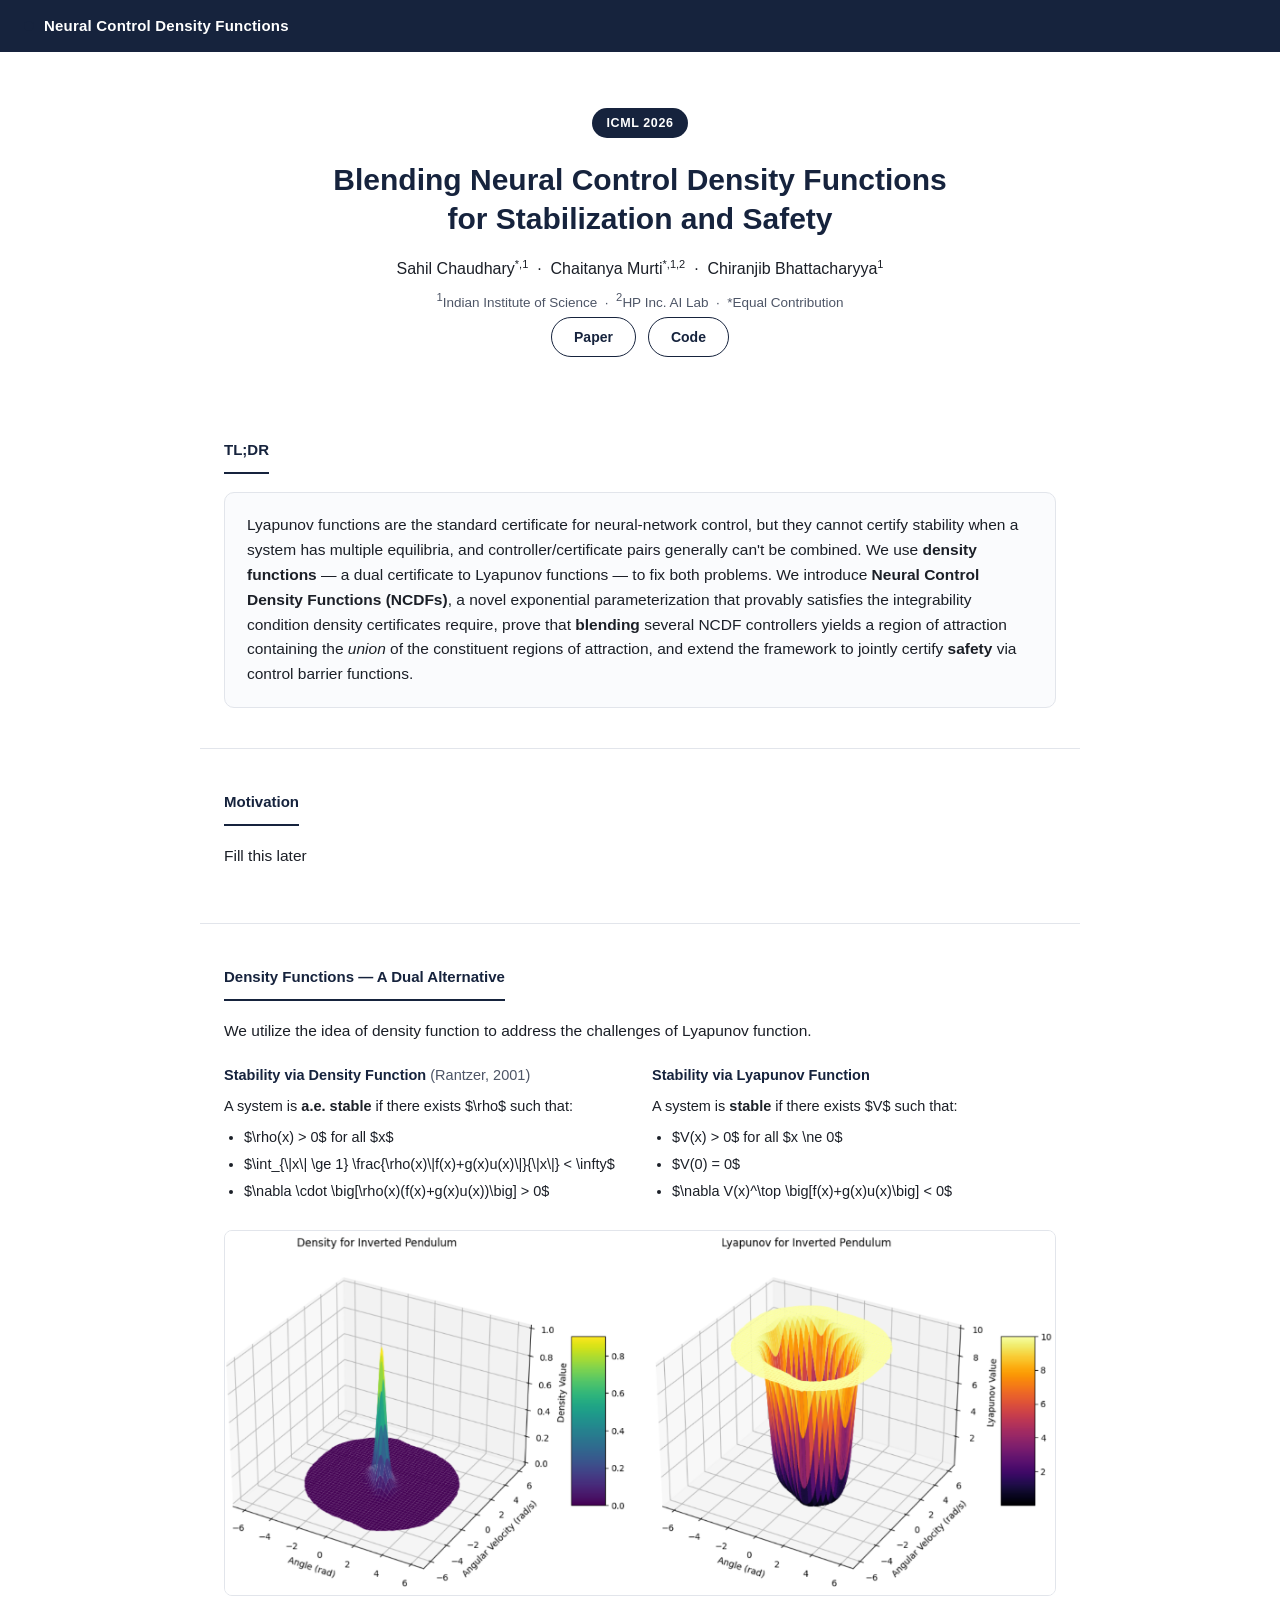
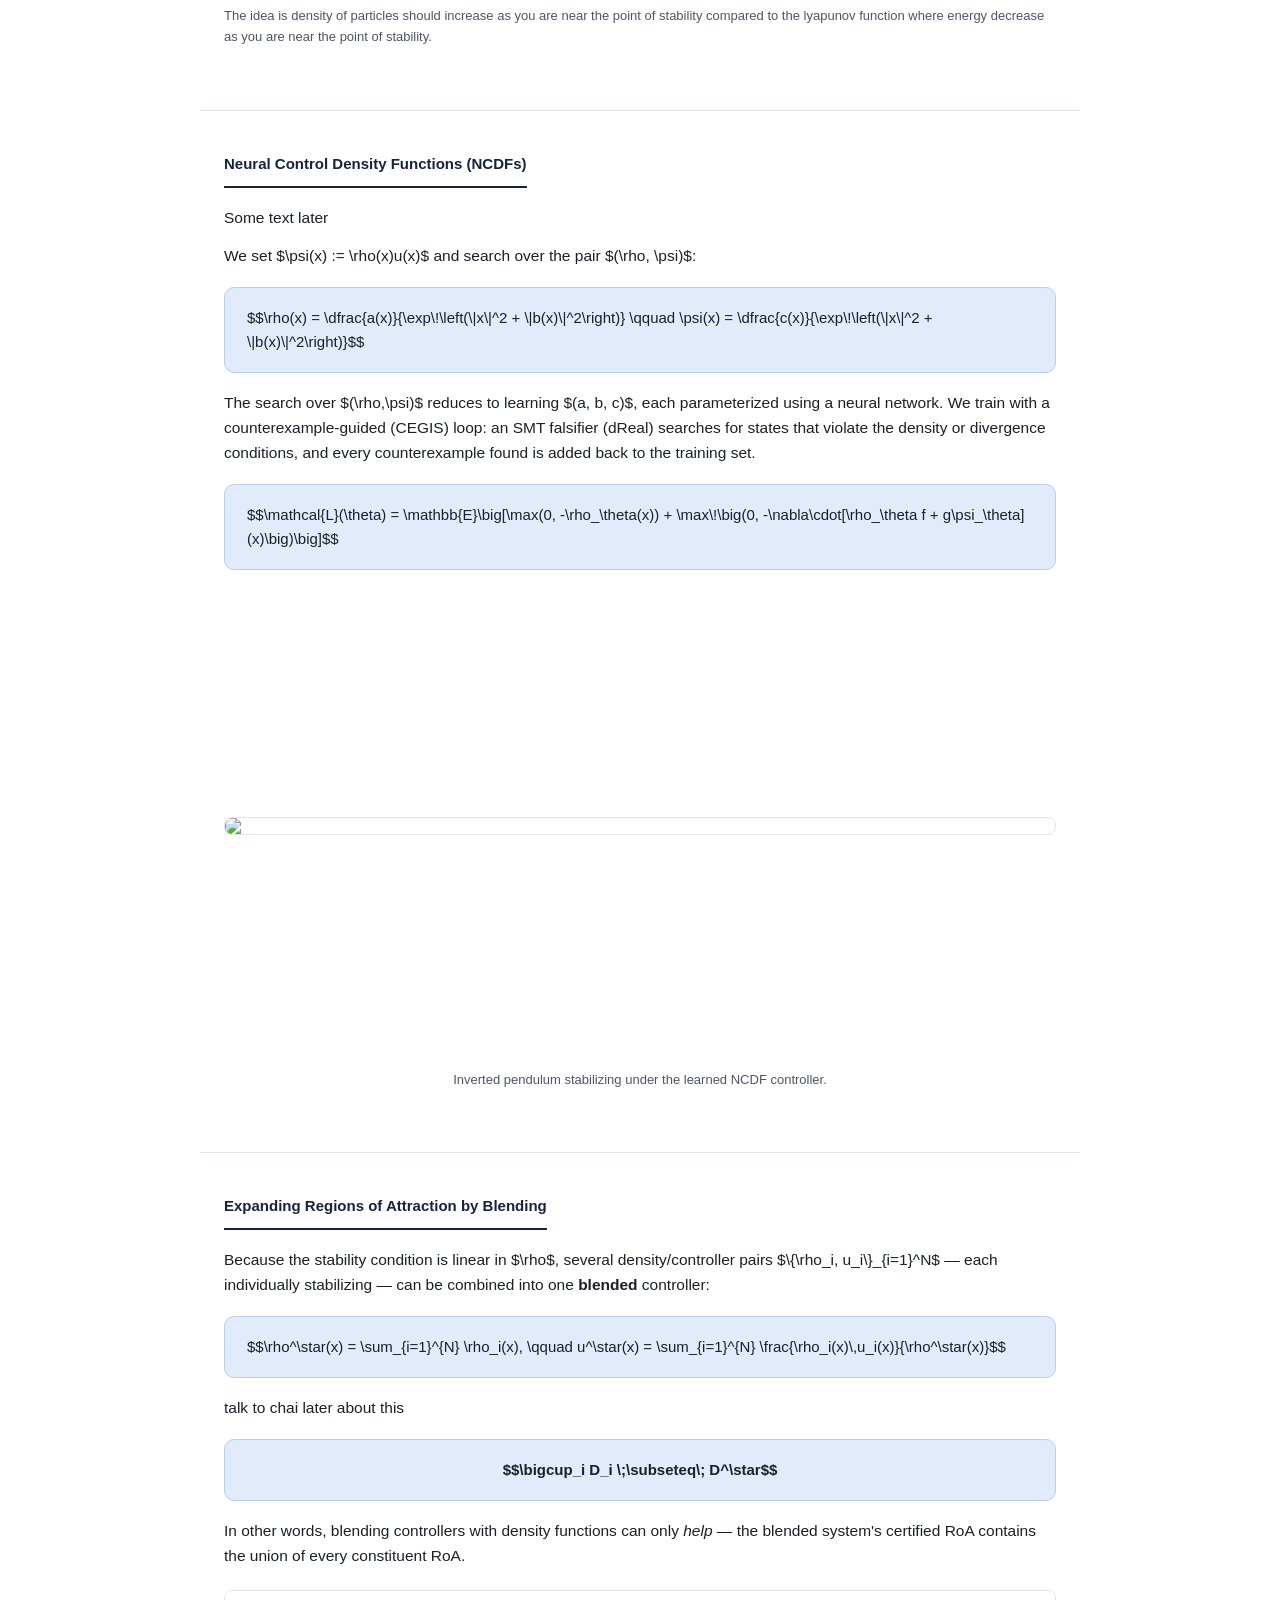
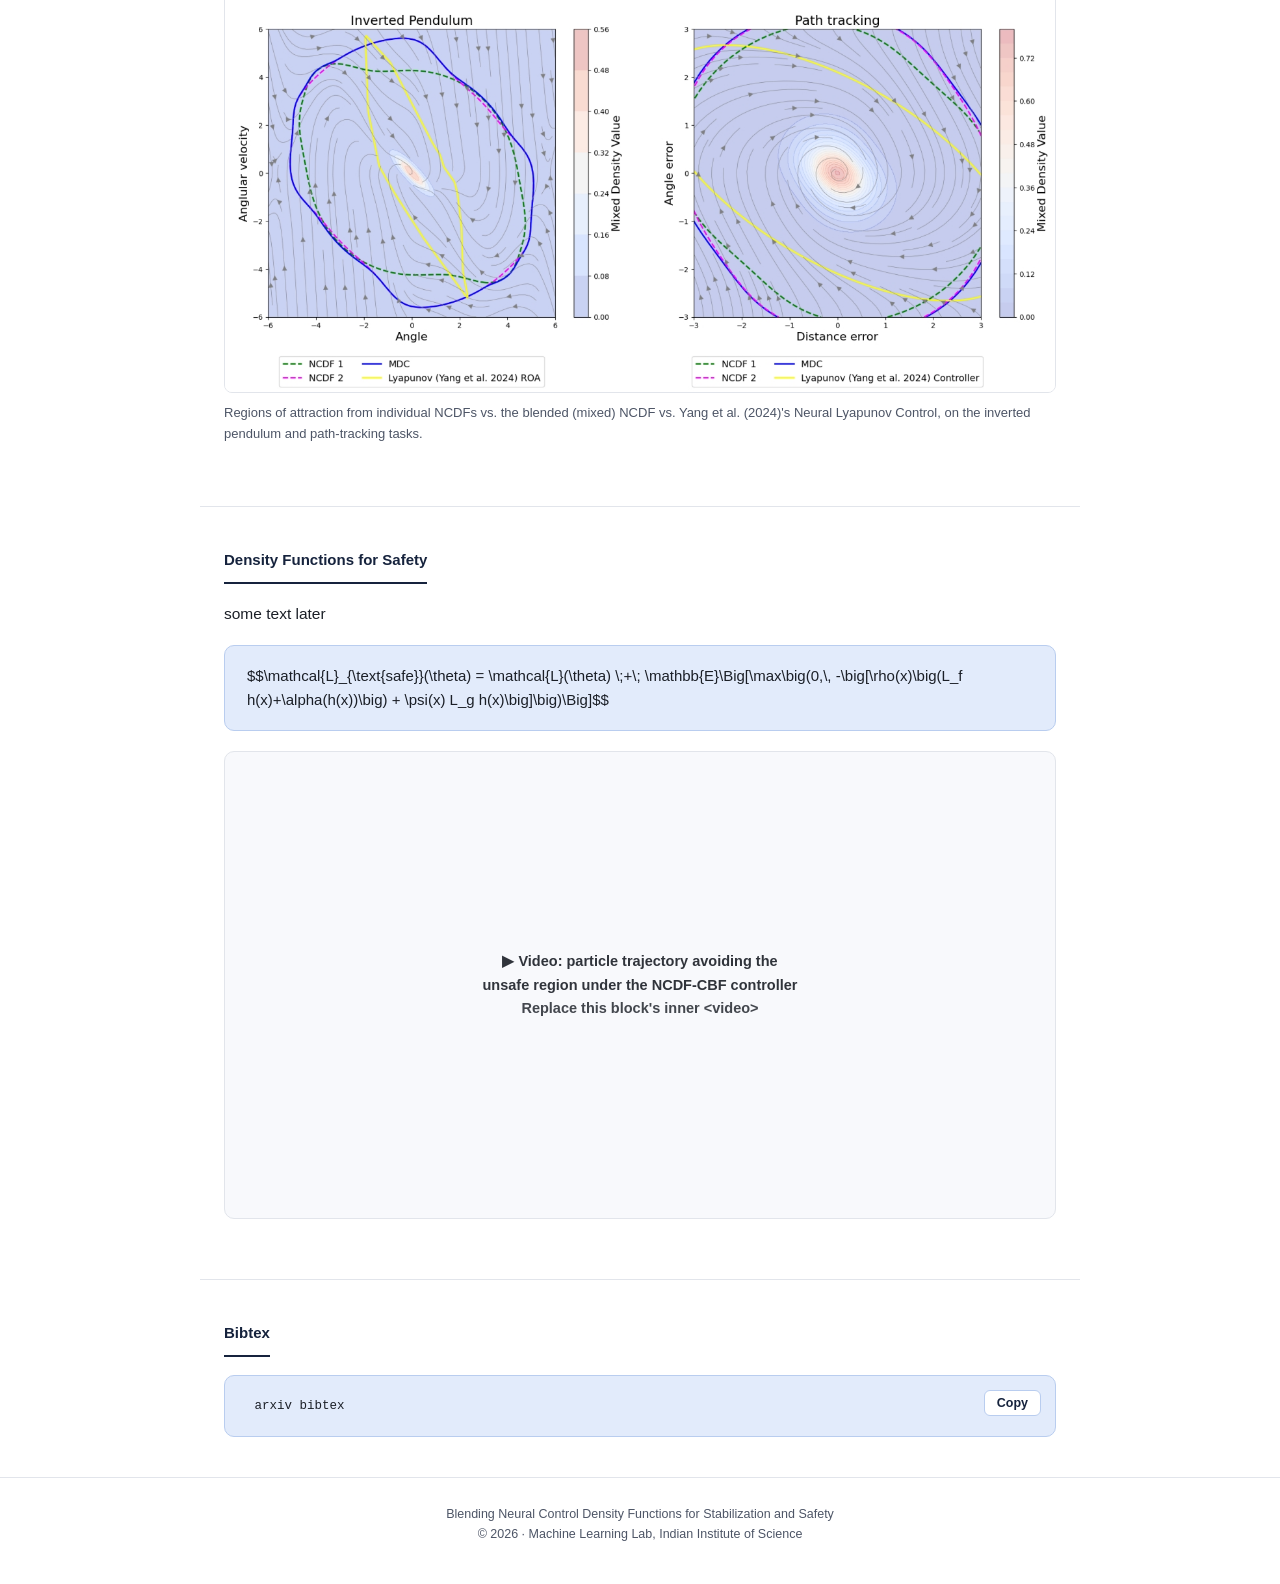
==== NCDF_Project/index.html @ f48e0259 "fixed some issue" ====
<!DOCTYPE html>
<html lang="en">
<head>
<meta charset="UTF-8">
<meta name="viewport" content="width=device-width, initial-scale=1.0">
<title>Blending Neural Control Density Functions for Stabilization and Safety</title>
<meta name="description" content="Neural Control Density Functions (NCDFs): a.e. stability certification, controller blending with region-of-attraction guarantees, and safe-stable control synthesis.">
<link rel="stylesheet" href="style.css">

<!-- KaTeX for equation rendering -->
<link rel="stylesheet" href="https://cdnjs.cloudflare.com/ajax/libs/KaTeX/0.16.9/katex.min.css">
<script defer src="https://cdnjs.cloudflare.com/ajax/libs/KaTeX/0.16.9/katex.min.js"></script>
<script defer src="https://cdnjs.cloudflare.com/ajax/libs/KaTeX/0.16.9/contrib/auto-render.min.js"
  onload="renderMathInElement(document.body, {
    delimiters: [
      {left: '$$', right: '$$', display: true},
      {left: '$', right: '$', display: false}
    ]
  });"></script>
</head>
<body>

<div class="topbar">
  <span class="dot"></span> Neural Control Density Functions
</div>

<header class="hero">
  <span class="badge">ICML 2026</span>
  <h1>Blending Neural Control Density Functions<br>for Stabilization and Safety</h1>
  <p class="authors">
    Sahil Chaudhary<sup>*,1</sup> &nbsp;&middot;&nbsp;
    Chaitanya Murti<sup>*,1,2</sup> &nbsp;&middot;&nbsp;
    Chiranjib Bhattacharyya<sup>1</sup>
  </p>
  <p class="affiliations"><sup>1</sup>Indian Institute of Science &nbsp;&middot;&nbsp; <sup>2</sup>HP Inc. AI Lab  &nbsp;&middot;&nbsp; *Equal Contribution</p>
  
  <div class="hero-links">
    <!-- TODO: replace with actual arXiv / PMLR link -->
    <a class="pill-btn" href="https://openreview.net/pdf?id=IxBsOvMFXc">Paper</a>
    <!-- TODO: replace with actual GitHub link -->
    <a class="pill-btn" href="https://github.com/sahil-chaudhary/sahil-chaudhary.github.io">Code</a>
  </div>
</header>

<!-- TL;DR -->
<section class="section" id="tldr">
  <h2>TL;DR</h2>
  <div class="tldr-box">
    <p>
      Lyapunov functions are the standard certificate for neural-network control, but they cannot certify
      stability when a system has multiple equilibria, and controller/certificate pairs generally can't be
      combined. We use <strong>density functions</strong> &mdash; a dual certificate to Lyapunov functions &mdash;
      to fix both problems. We introduce <strong>Neural Control Density Functions (NCDFs)</strong>, a novel
      exponential parameterization that provably satisfies the integrability condition density certificates
      require, prove that <strong>blending</strong> several NCDF controllers yields a region of attraction
      containing the <em>union</em> of the constituent regions of attraction, and extend the framework to
      jointly certify <strong>safety</strong> via control barrier functions.
    </p>
  </div>
</section>

<!-- Motivation -->
<section class="section" id="motivation">
  <h2>Motivation</h2>
  <p>
    Fill this later
  </p>
  
</section>

<!-- Density Functions -->
<section class="section" id="density-functions">
  <h2>Density Functions &mdash; A Dual Alternative</h2>
  <p>
    We utilize the idea of density function to address the challenges of Lyapunov function. 
  </p>
  <div class="two-col">
    <div class="col">
      <h3>Stability via Density Function <span style="font-weight:400;color:#4d5566;">(Rantzer, 2001)</span></h3>
      <p style="font-size:14.5px;margin-bottom:8px;">A system is <strong>a.e. stable</strong> if there exists $\rho$ such that:</p>
      <ul>
        <li>$\rho(x) > 0$ for all $x$</li>
        <li>$\int_{\|x\| \ge 1} \frac{\rho(x)\|f(x)+g(x)u(x)\|}{\|x\|} < \infty$</li>
        <li>$\nabla \cdot \big[\rho(x)(f(x)+g(x)u(x))\big] > 0$</li>
      </ul>
    </div>
    <div class="col">
      <h3>Stability via Lyapunov Function</h3>
      <p style="font-size:14.5px;margin-bottom:8px;">A system is <strong>stable</strong> if there exists $V$ such that:</p>
      <ul>
        <li>$V(x) > 0$ for all $x \ne 0$</li>
        <li>$V(0) = 0$</li>
        <li>$\nabla V(x)^\top \big[f(x)+g(x)u(x)\big] < 0$</li>
      </ul>
    </div>
  </div>
  <figure>
    <img src="assets/density-vs-lyapunov.png" alt="3D surface plots comparing a density function and a Lyapunov function certifying stability of the inverted pendulum, next to a phase portrait of the system.">
    <figcaption>The idea is density of particles should increase as you are near the point of stability compared to the lyapunov function where energy decrease as you are near the point of stability.</figcaption>
  </figure>
</section>

<!-- NCDF parameterization -->
<section class="section" id="ncdf">
  <h2>Neural Control Density Functions (NCDFs)</h2>
  <p>
   Some text later
  </p>
  <p>We set $\psi(x) := \rho(x)u(x)$ and search over the pair $(\rho, \psi)$:</p>
  <div class="eq-box">
    $$\rho(x) = \dfrac{a(x)}{\exp\!\left(\|x\|^2 + \|b(x)\|^2\right)} \qquad
    \psi(x) = \dfrac{c(x)}{\exp\!\left(\|x\|^2 + \|b(x)\|^2\right)}$$
  </div>
  <p>
    The search over $(\rho,\psi)$ reduces to learning $(a, b, c)$, each parameterized using a neural network. We train with a
    counterexample-guided (CEGIS) loop: an SMT falsifier (dReal) searches for states that violate the
    density or divergence conditions, and every counterexample found is added back to the training set.
  </p>
  <div class="eq-box">
    $$\mathcal{L}(\theta) = \mathbb{E}\big[\max(0, -\rho_\theta(x)) + \max\!\big(0, -\nabla\cdot[\rho_\theta f + g\psi_\theta](x)\big)\big]$$
  </div>
 


 <figure>
    <div style="aspect-ratio:16/9; background:#ffffff; border-radius:8px; display:flex; align-items:center; justify-content:center; overflow:hidden;">
      <img src="assets/inverted_pendulum_stabilization.gif">
    </div>
    <figcaption style="text-align: center;">
      Inverted pendulum stabilizing under the learned NCDF controller.
    </figcaption>
  </figure> 
</section>

<!-- Blending / RoA -->
<section class="section" id="blending">
  <h2>Expanding Regions of Attraction by Blending</h2>
  <p>
    Because the stability condition is linear in $\rho$, several density/controller pairs
    $\{\rho_i, u_i\}_{i=1}^N$ &mdash; each individually stabilizing &mdash; can be combined into one
    <strong>blended</strong> controller:
  </p>
  <div class="eq-box">
    $$\rho^\star(x) = \sum_{i=1}^{N} \rho_i(x), \qquad
    u^\star(x) = \sum_{i=1}^{N} \frac{\rho_i(x)\,u_i(x)}{\rho^\star(x)}$$
  </div>
  <p>
    talk to chai later about this
  </p>
  <div class="eq-box" style="text-align:center;font-weight:600;">
    $$\bigcup_i D_i \;\subseteq\; D^\star$$
  </div>
  <p>
    In other words, blending controllers with density functions can only <em>help</em> &mdash; the blended
    system's certified RoA contains the union of every constituent RoA.
  </p>
  <figure>
    <img src="assets/roa-plots.png">
    <figcaption>Regions of attraction from individual NCDFs vs. the blended (mixed) NCDF vs. Yang et al. (2024)'s Neural Lyapunov Control, on the inverted pendulum and path-tracking tasks. </figcaption>
  </figure>
</section>

<!-- Safety -->
<section class="section" id="safety">
  <h2>Density Functions for Safety</h2>
  <p>
    some text later
  </p>
  <div class="eq-box">
    $$\mathcal{L}_{\text{safe}}(\theta) = \mathcal{L}(\theta) \;+\;
    \mathbb{E}\Big[\max\big(0,\, -\big[\rho(x)\big(L_f h(x)+\alpha(h(x))\big) + \psi(x) L_g h(x)\big]\big)\Big]$$
  </div>
  <!-- <figure>
    <img src="assets/safety-plots.png" alt="Density function contours with flow field around unsafe obstacle regions, showing the learned safe controller steering trajectories around the obstacles toward the equilibrium.">
    <figcaption>Density-function contours and flow field for a safe-stabilizing NCDF-CBF controller. Trajectories are steered around the unsafe regions (dark discs) and converge to the origin.</figcaption>
  </figure> -->

  <div class="video-slot">
    <span>&#9654; Video: particle trajectory avoiding the unsafe region under the NCDF-CBF controller<br>
    <span class="small-note">Replace this block's inner &lt;video&gt</span></span>
  </div>
  <!--
    TODO: swap the .video-slot div above for something like:
    <video class="video-slot" style="background:#000;" controls playsinline muted loop>
      <source src="assets/safety.mp4" type="video/mp4">
    </video>
  -->
</section>

<!-- Bibtex -->
<section class="section" id="bibtex">
  <h2>Bibtex</h2>
  <div class="bibtex-box">
    <button class="copy-btn" onclick="copyBibtex()">Copy</button>
    <pre id="bibtex-text"> arxiv bibtex
</pre>
  </div>
</section>

<footer>
  Blending Neural Control Density Functions for Stabilization and Safety<br>
  &copy; 2026 &middot; Machine Learning Lab, Indian Institute of Science
</footer>

<script>
function copyBibtex() {
  const text = document.getElementById('bibtex-text').innerText;
  navigator.clipboard.writeText(text).then(() => {
    const btn = document.querySelector('.copy-btn');
    const original = btn.textContent;
    btn.textContent = 'Copied!';
    setTimeout(() => { btn.textContent = original; }, 1500);
  });
}
</script>

</body>
</html>
---- NCDF_Project/style.css ----
:root {
  --navy: #16233d;
  --navy-light: #1f3358;
  --accent-blue: #e2ebfb;
  --accent-blue-border: #b9cdef;
  --text: #1b1f27;
  --text-muted: #4d5566;
  --rule: #e2e5eb;
  --page-bg: #ffffff;
  --max-w: 880px;
}

* { box-sizing: border-box; }

html { scroll-behavior: smooth; }

body {
  margin: 0;
  font-family: "Helvetica Neue", Helvetica, Arial, sans-serif;
  color: var(--text);
  background: var(--page-bg);
  line-height: 1.6;
}

img { max-width: 100%; display: block; }

a { color: var(--navy); }

/* ---------- Top bar ---------- */
.topbar {
  background: var(--navy);
  color: #fff;
  padding: 14px 24px;
  display: flex;
  align-items: center;
  gap: 10px;
  font-size: 15px;
  font-weight: 600;
  letter-spacing: 0.2px;
}
.topbar .dot {
  width: 10px;
  height: 10px;
  border-radius: 50%;
  background: #16233d;
  flex-shrink: 0;
}

/* ---------- Hero ---------- */
.hero {
  max-width: var(--max-w);
  margin: 0 auto;
  padding: 56px 24px 32px;
  text-align: center;
}

.badge {
  display: inline-block;
  background: var(--navy);
  color: #fff;
  font-size: 12.5px;
  font-weight: 700;
  letter-spacing: 0.6px;
  padding: 5px 14px;
  border-radius: 999px;
  margin-bottom: 22px;
}

.hero h1 {
  font-size: 30px;
  line-height: 1.3;
  margin: 0 0 18px;
  font-weight: 700;
  color: var(--navy);
}

.authors {
  font-size: 16px;
  margin: 0 0 6px;
  color: var(--text);
}
.authors sup { font-size: 11px; }
.authors .star { color: var(--text-muted); }

.affiliations {
  font-size: 13.5px;
  color: var(--text-muted);
  margin: 0 0 4px;
}

.contact {
  font-size: 13px;
  color: var(--text-muted);
  margin: 0 0 24px;
}
.contact a { color: var(--text-muted); text-decoration: underline; }

.hero-links {
  display: flex;
  justify-content: center;
  gap: 12px;
  margin-bottom: 8px;
}

.pill-btn {
  display: inline-block;
  padding: 8px 22px;
  border: 1.5px solid var(--navy);
  border-radius: 999px;
  color: var(--navy);
  font-size: 14px;
  font-weight: 600;
  text-decoration: none;
  transition: background 0.15s ease, color 0.15s ease;
}
.pill-btn:hover { background: var(--navy); color: #fff; }

/* ---------- Sections ---------- */
.section {
  max-width: var(--max-w);
  margin: 0 auto;
  padding: 40px 24px;
}
.section + .section { border-top: 1px solid var(--rule); }

.section h2 {
  font-size: 15px;
  font-weight: 700;
  text-transform: none;
  color: var(--navy);
  margin: 0 0 18px;
  padding-bottom: 10px;
  border-bottom: 2px solid var(--navy);
  display: inline-block;
}

.section p {
  font-size: 15.5px;
  color: var(--text);
  margin: 0 0 14px;
}

/* TL;DR box */
.tldr-box {
  border: 1.5px solid var(--rule);
  border-radius: 10px;
  padding: 20px 22px;
  font-size: 15px;
  color: var(--text);
  background: #fafbfd;
}
.tldr-box p { margin: 0; }

/* Equation / info boxes */
.eq-box {
  background: var(--accent-blue);
  border: 1px solid var(--accent-blue-border);
  border-radius: 10px;
  padding: 18px 22px;
  margin: 18px 0;
  font-size: 15px;
  overflow-x: auto;
}
.eq-box .katex-display { margin: 6px 0; }

/* Two-column comparison */
.two-col {
  display: grid;
  grid-template-columns: 1fr 1fr;
  gap: 24px;
  margin: 20px 0;
}
.two-col .col h3 {
  font-size: 14.5px;
  font-weight: 700;
  margin: 0 0 8px;
  color: var(--navy);
}
.two-col .col ul {
  margin: 0;
  padding-left: 20px;
  font-size: 14.5px;
}
.two-col .col li { margin-bottom: 4px; }

@media (max-width: 640px) {
  .two-col { grid-template-columns: 1fr; }
}

/* Figures */
figure {
  margin: 22px 0;
  text-align: center;
}
figure img {
  width: 100%;
  border-radius: 8px;
  border: 1px solid var(--rule);
}
figcaption {
  font-size: 13px;
  color: var(--text-muted);
  margin-top: 10px;
  text-align: left;
}

/* Video placeholder */
.video-slot {
  background: #f8f9fc;        /* light gray/blue */
  border: 1px solid var(--rule);
  border-radius: 10px;
  aspect-ratio: 16 / 9;
  display: flex;
  align-items: center;
  justify-content: center;
  text-align: center;
  font-size: 14.5px;
  font-weight: 600;
  padding: 24px;
  margin: 20px 0;
}

.video-slot img {
  width: 100%;
  height: 100%;
  object-fit: contain;   /* or cover */
}
.video-slot span { max-width: 320px; opacity: 0.9; }
.video-slot.small-note {
  font-weight: 400;
  font-size: 12.5px;
  opacity: 0.8;
  margin-top: 10px;
}

/* Bibtex box */
.bibtex-box {
  position: relative;
  background: var(--accent-blue);
  border: 1px solid var(--accent-blue-border);
  border-radius: 10px;
  padding: 20px 22px;
}
.bibtex-box pre {
  margin: 0;
  font-family: "SFMono-Regular", Consolas, "Liberation Mono", Menlo, monospace;
  font-size: 12.5px;
  white-space: pre-wrap;
  word-break: break-word;
  color: var(--text);
}
.copy-btn {
  position: absolute;
  top: 14px;
  right: 14px;
  background: #fff;
  border: 1px solid var(--accent-blue-border);
  border-radius: 6px;
  padding: 5px 12px;
  font-size: 12.5px;
  font-weight: 600;
  cursor: pointer;
  color: var(--navy);
}
.copy-btn:hover { background: var(--navy); color: #fff; }

/* Footer */
footer {
  border-top: 1px solid var(--rule);
  padding: 26px 24px 40px;
  text-align: center;
  font-size: 12.5px;
  color: var(--text-muted);
}

/* Focus visibility */
a:focus-visible, .pill-btn:focus-visible, .copy-btn:focus-visible {
  outline: 2px solid var(--navy-light);
  outline-offset: 2px;
}

@media (prefers-reduced-motion: reduce) {
  html { scroll-behavior: auto; }
}
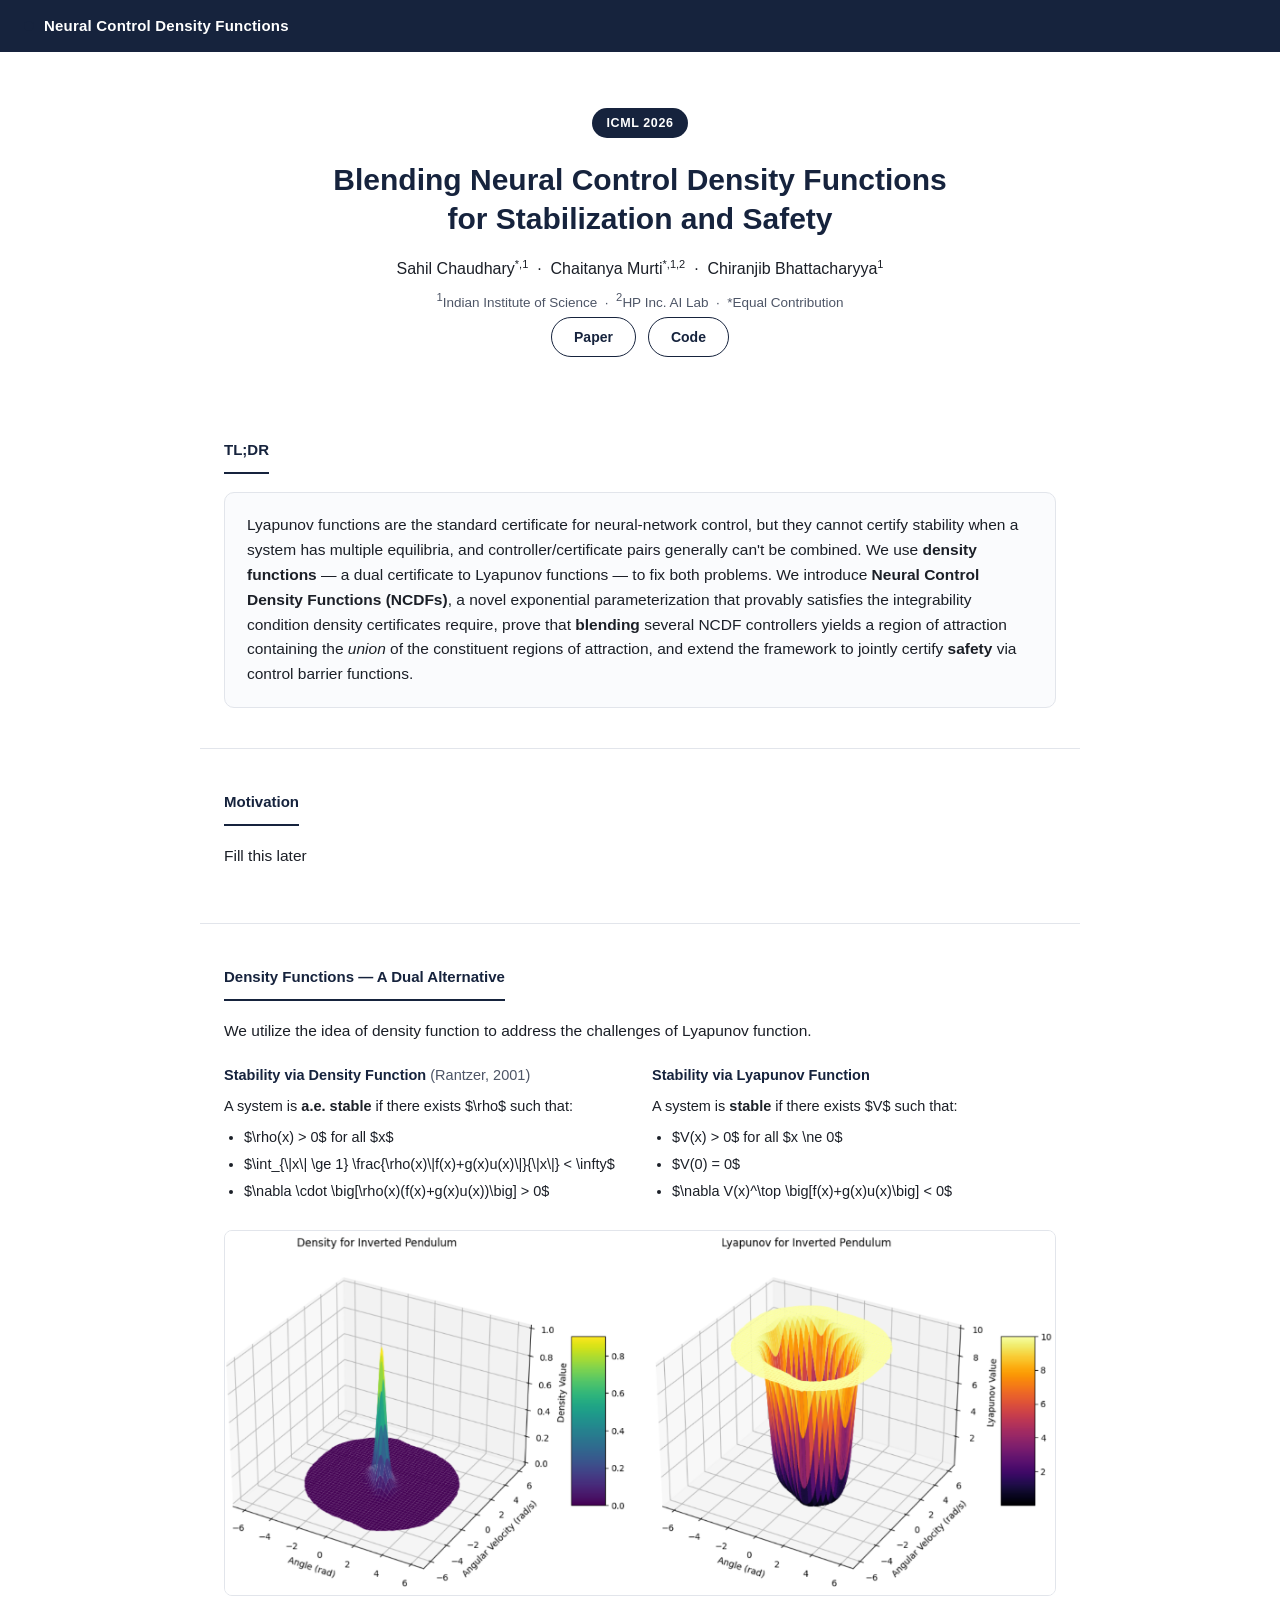
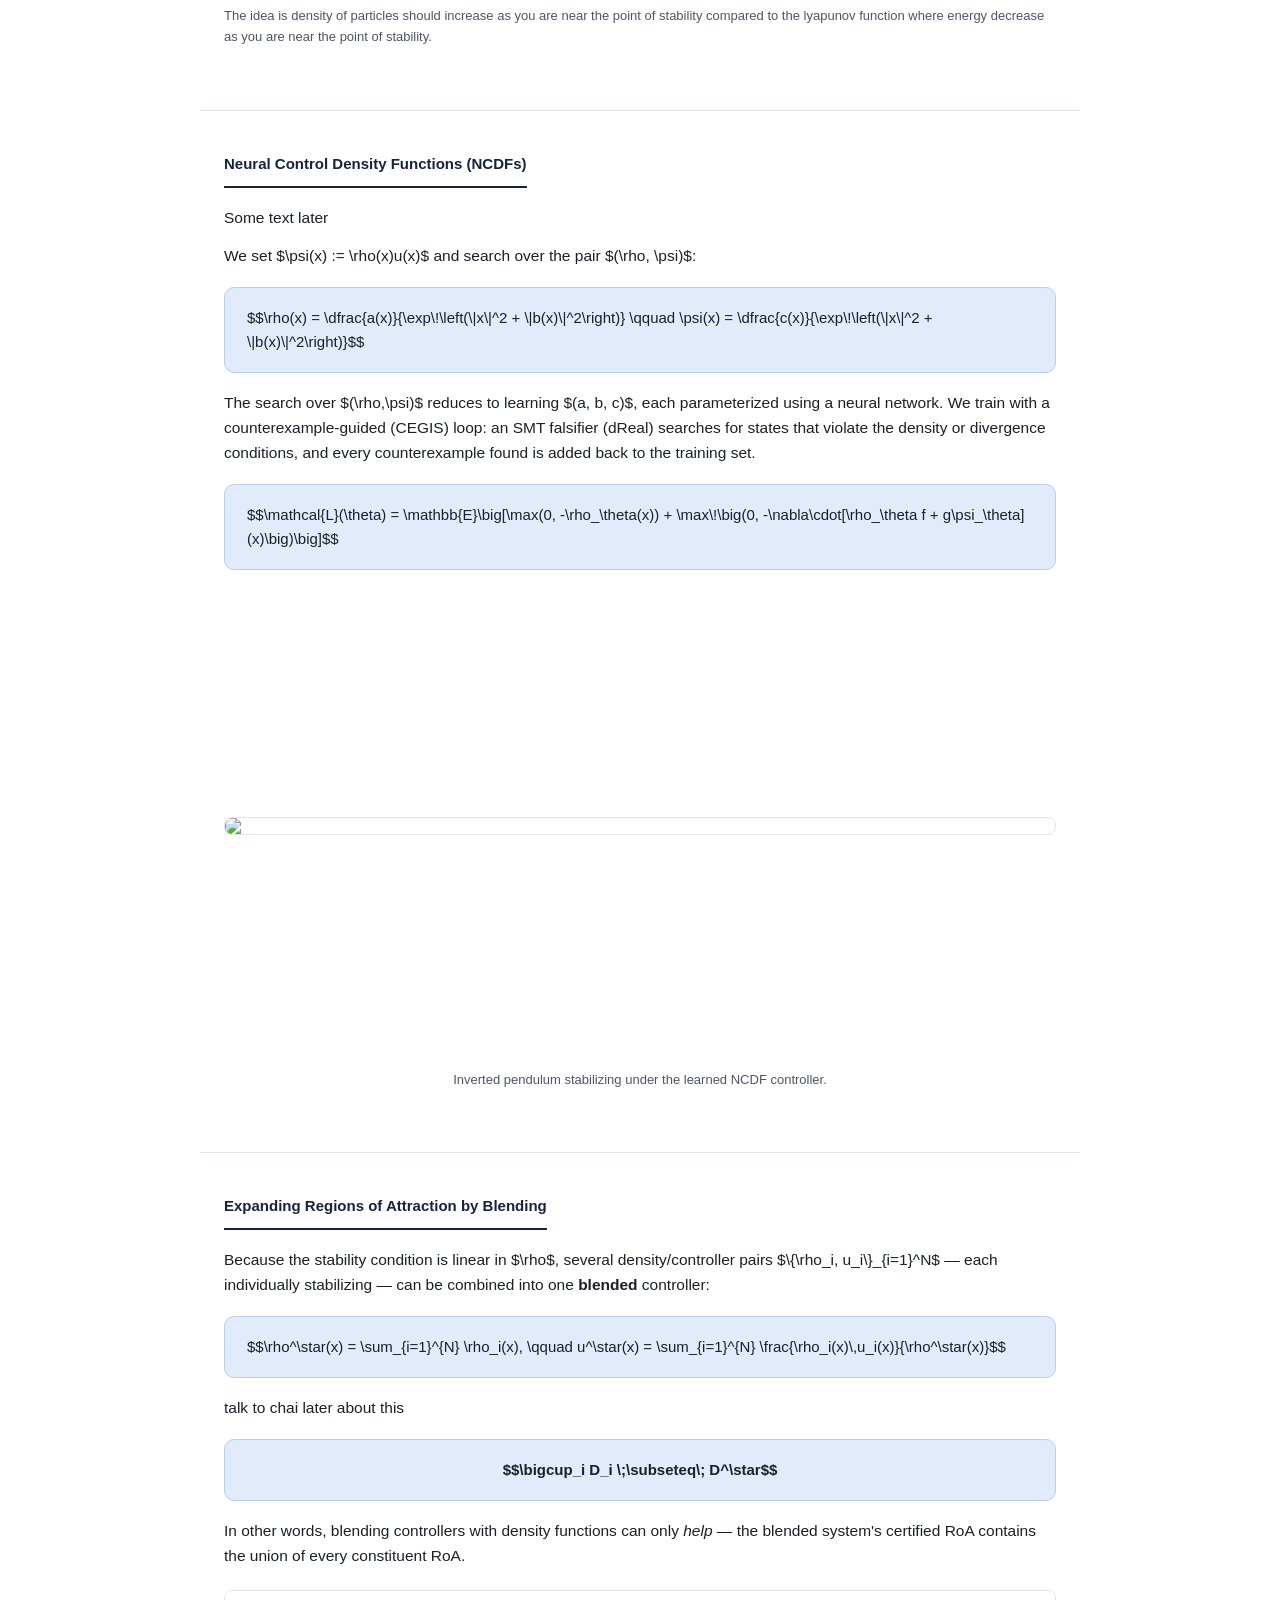
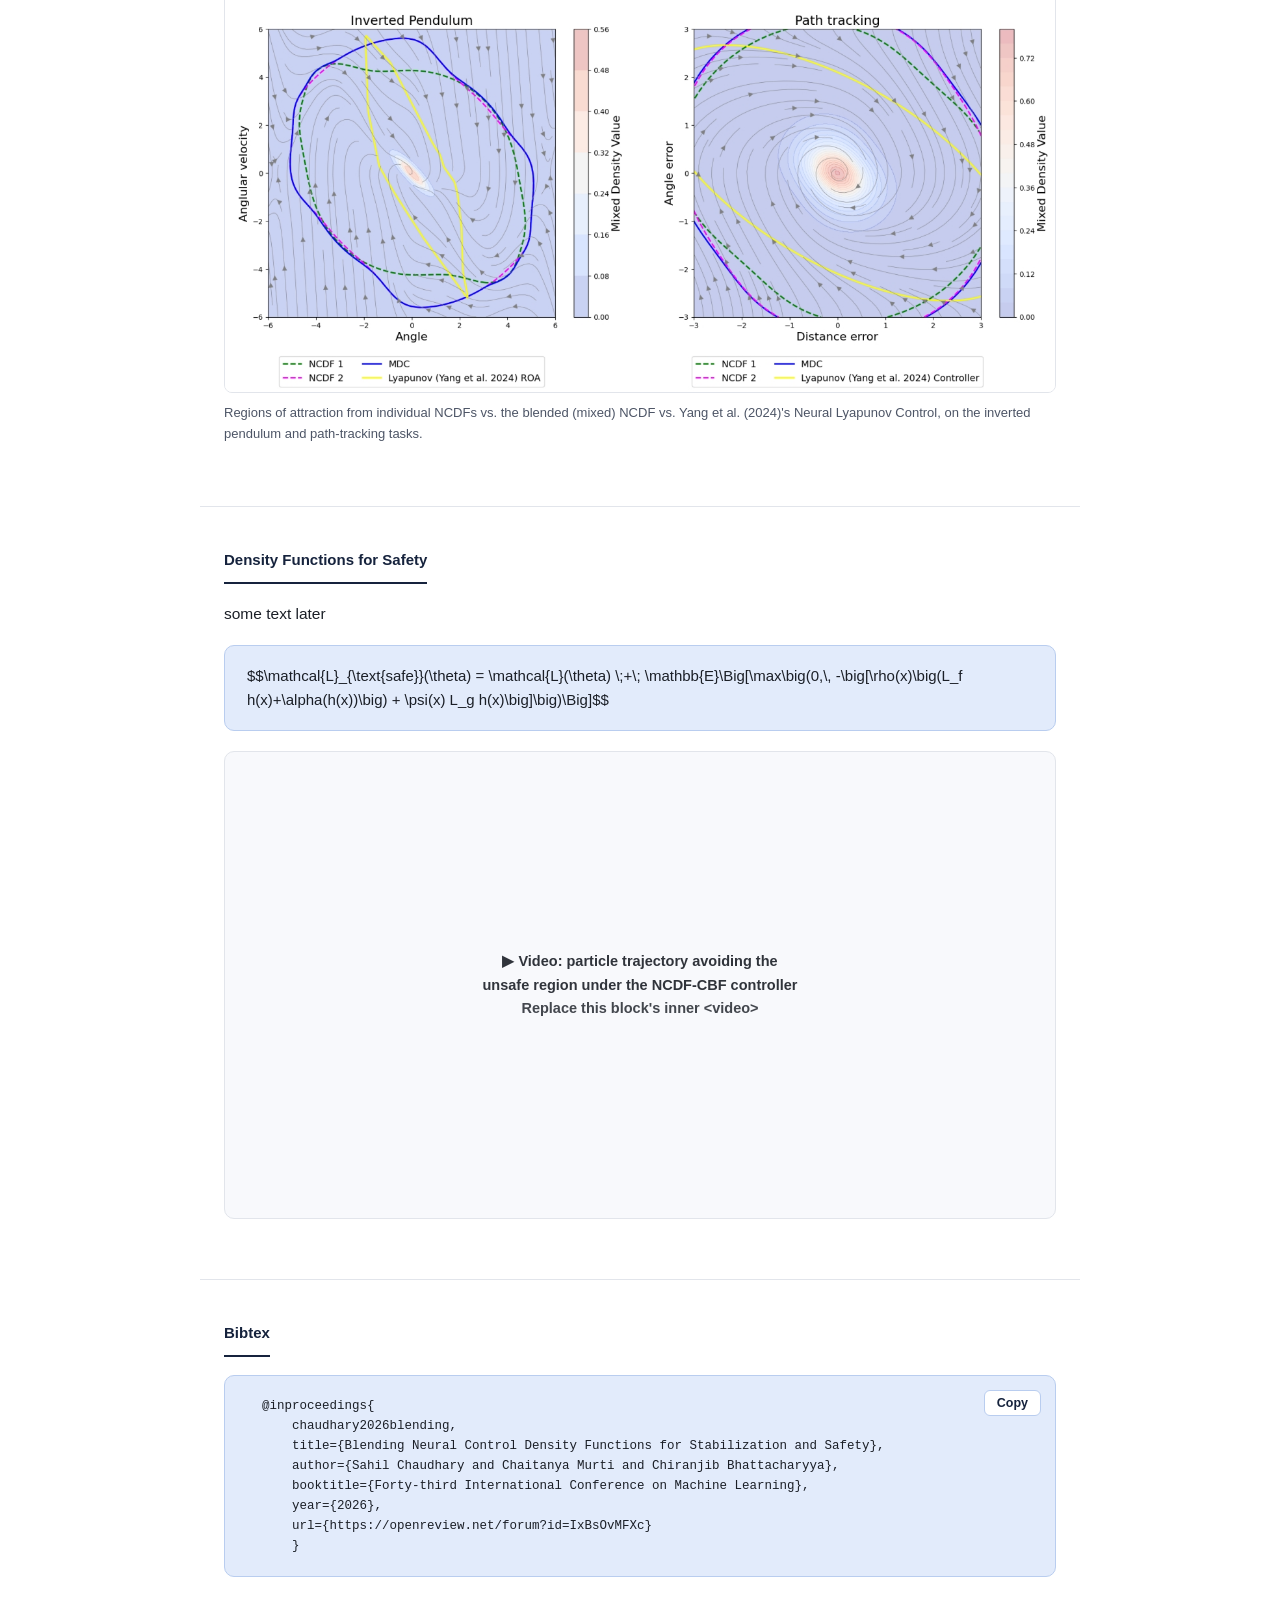
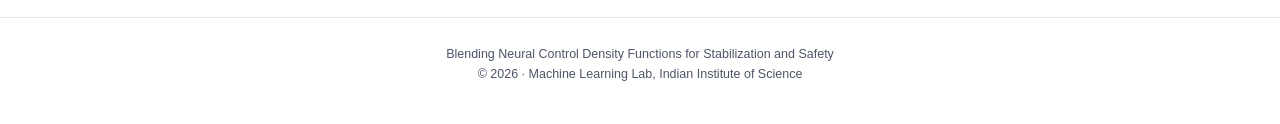
==== commit 21b920d5: "added bibtex" ====
--- a/NCDF_Project/index.html
+++ b/NCDF_Project/index.html
@@ -192,7 +192,14 @@
   <h2>Bibtex</h2>
   <div class="bibtex-box">
     <button class="copy-btn" onclick="copyBibtex()">Copy</button>
-    <pre id="bibtex-text"> arxiv bibtex
+    <pre id="bibtex-text">  @inproceedings{
+      chaudhary2026blending,
+      title={Blending Neural Control Density Functions for Stabilization and Safety},
+      author={Sahil Chaudhary and Chaitanya Murti and Chiranjib Bhattacharyya},
+      booktitle={Forty-third International Conference on Machine Learning},
+      year={2026},
+      url={https://openreview.net/forum?id=IxBsOvMFXc}
+      }
 </pre>
   </div>
 </section>
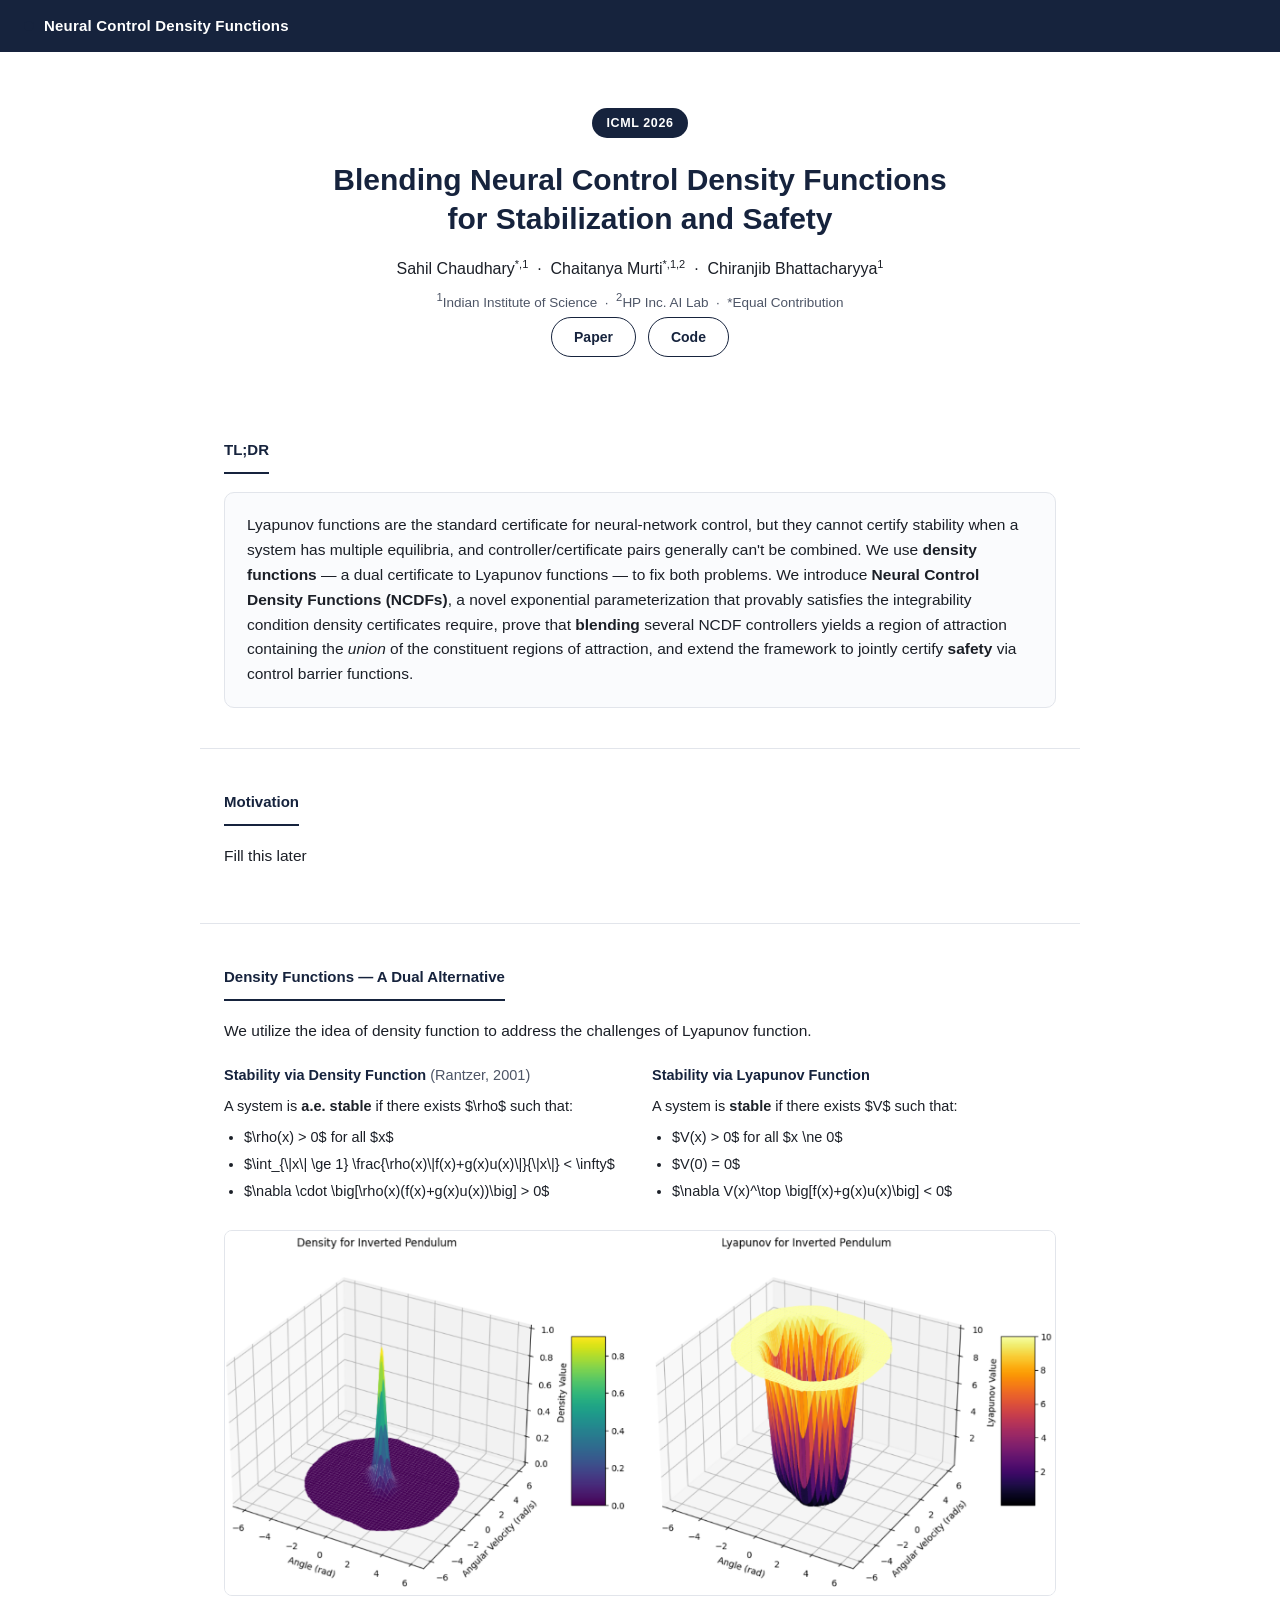
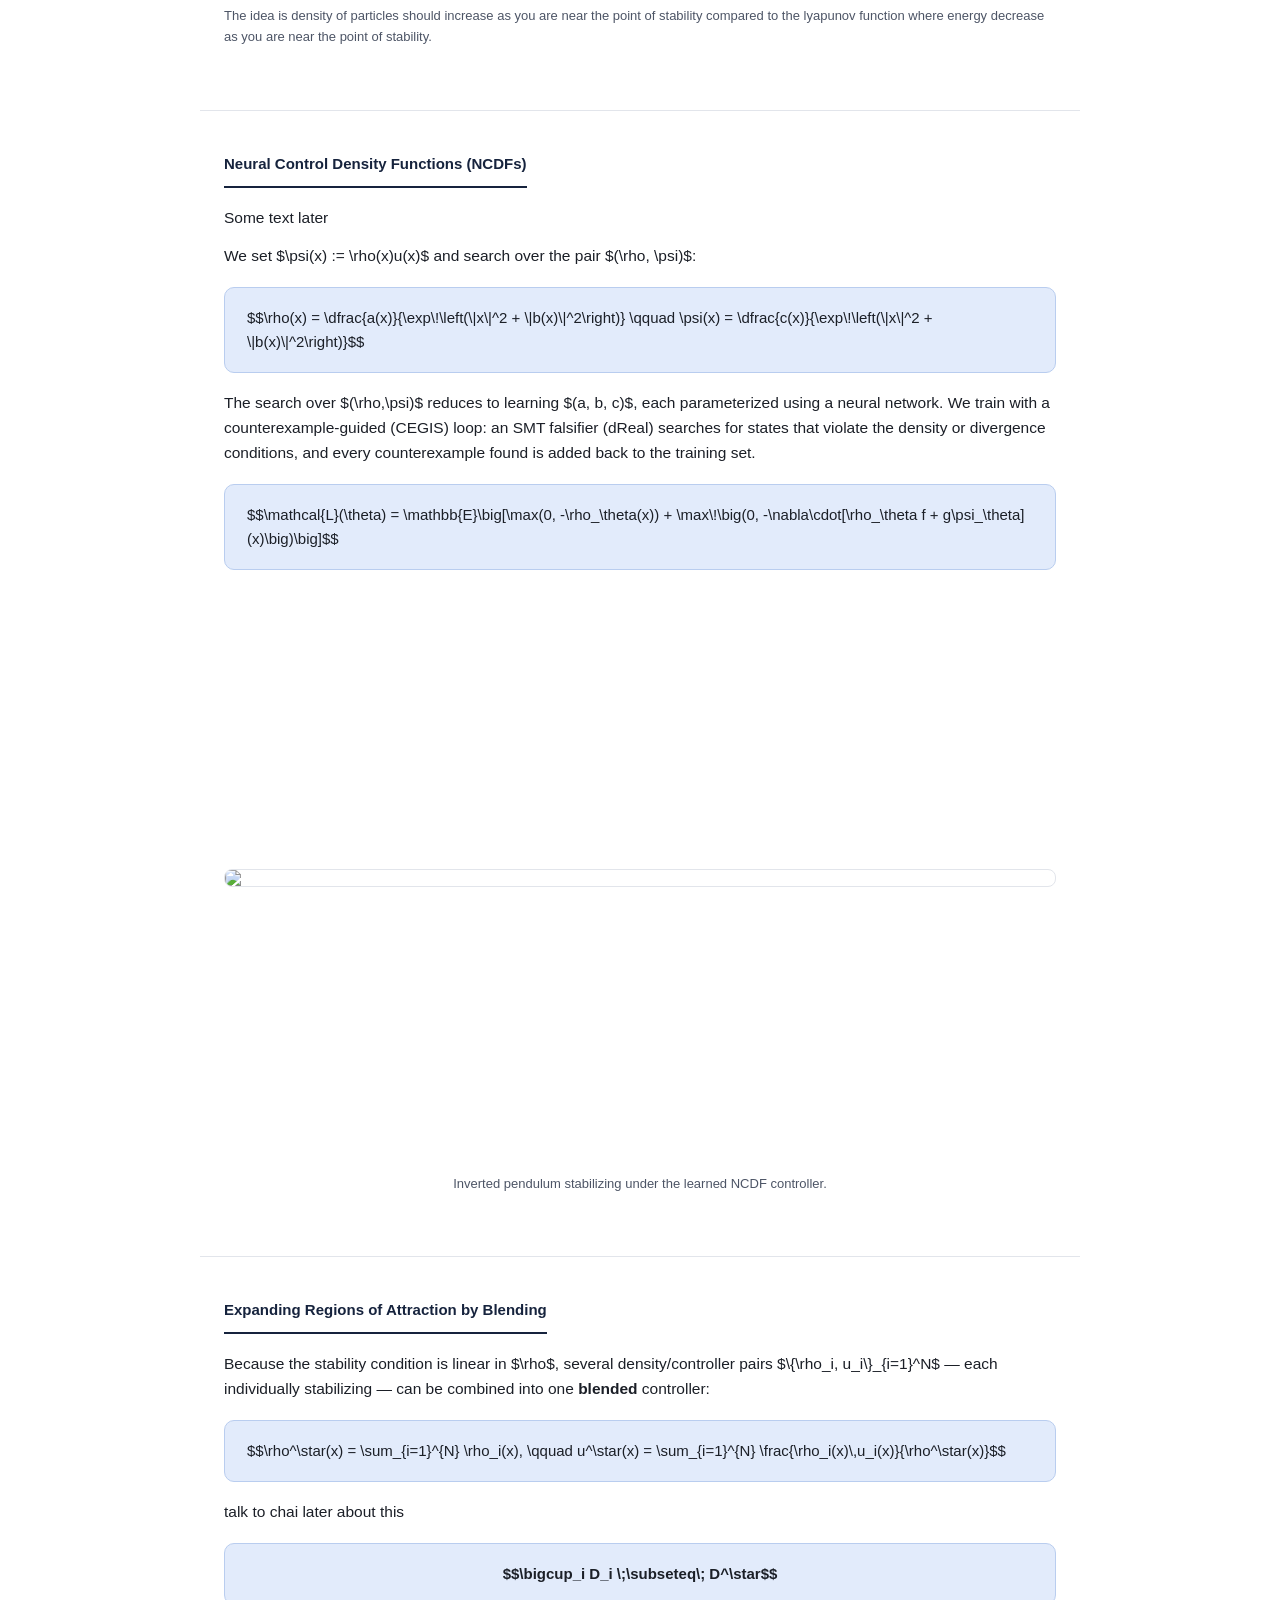
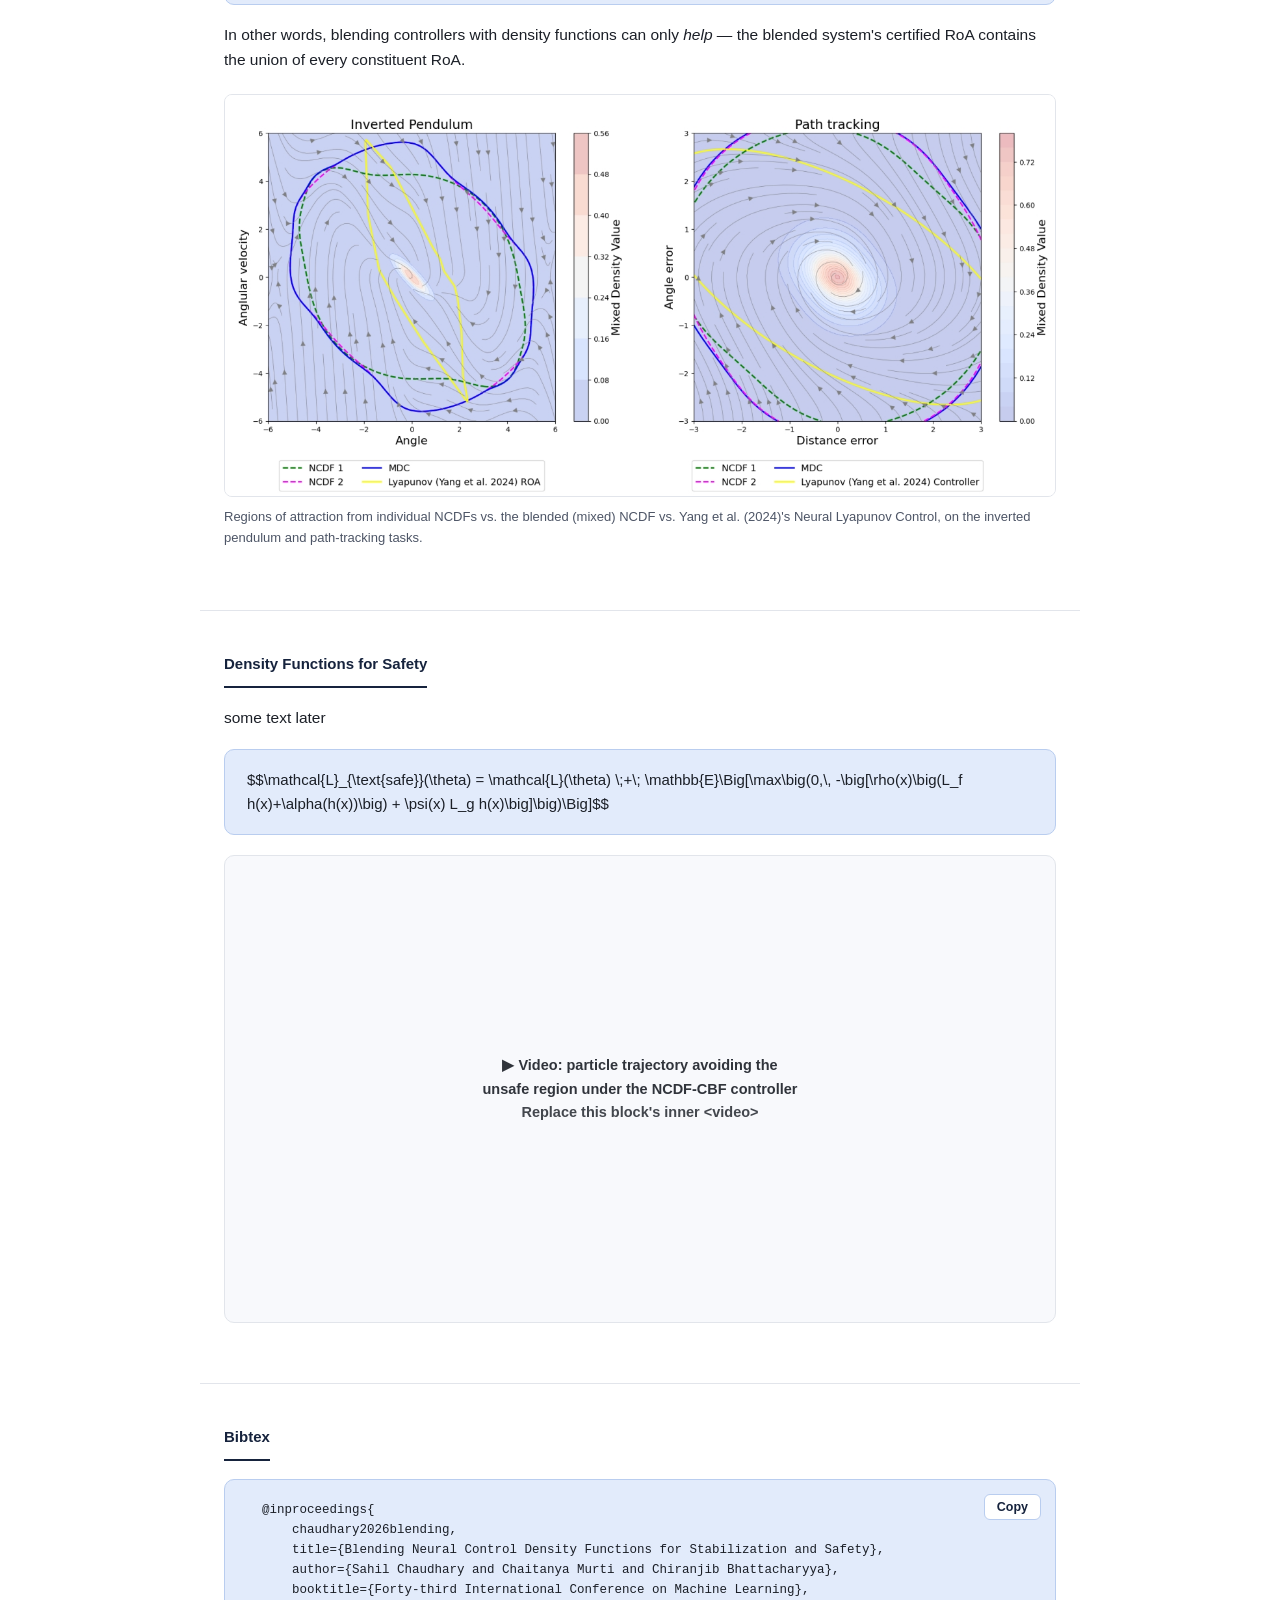
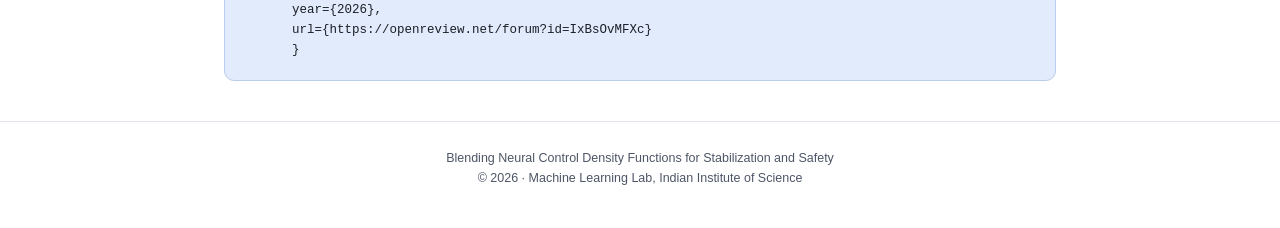
==== commit acdbaedf: "added a smoother video" ====
--- a/NCDF_Project/index.html
+++ b/NCDF_Project/index.html
@@ -123,7 +123,7 @@
 
 
  <figure>
-    <div style="aspect-ratio:16/9; background:#ffffff; border-radius:8px; display:flex; align-items:center; justify-content:center; overflow:hidden;">
+    <div style="aspect-ratio:16/11; background:#ffffff; border-radius:8px; display:flex; align-items:center; justify-content:center; overflow:hidden;">
       <img src="assets/inverted_pendulum_stabilization.gif">
     </div>
     <figcaption style="text-align: center;">
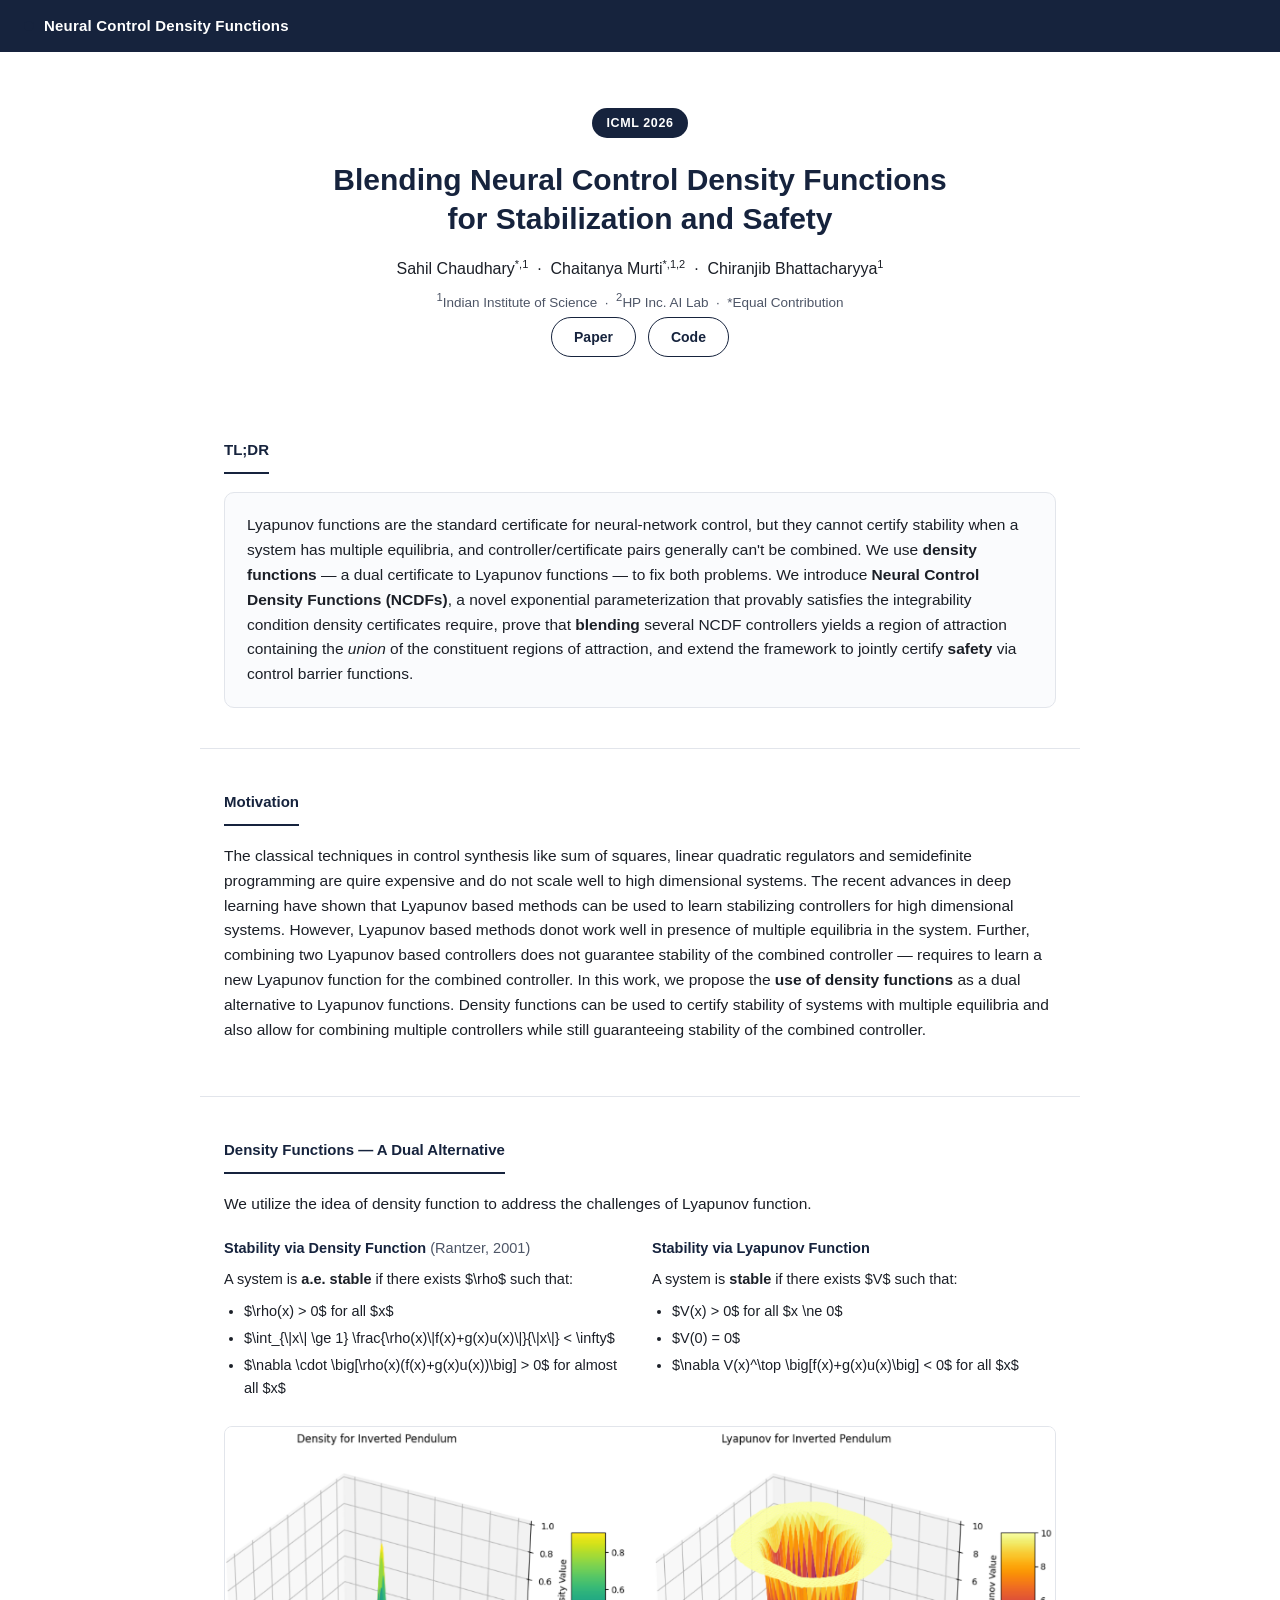
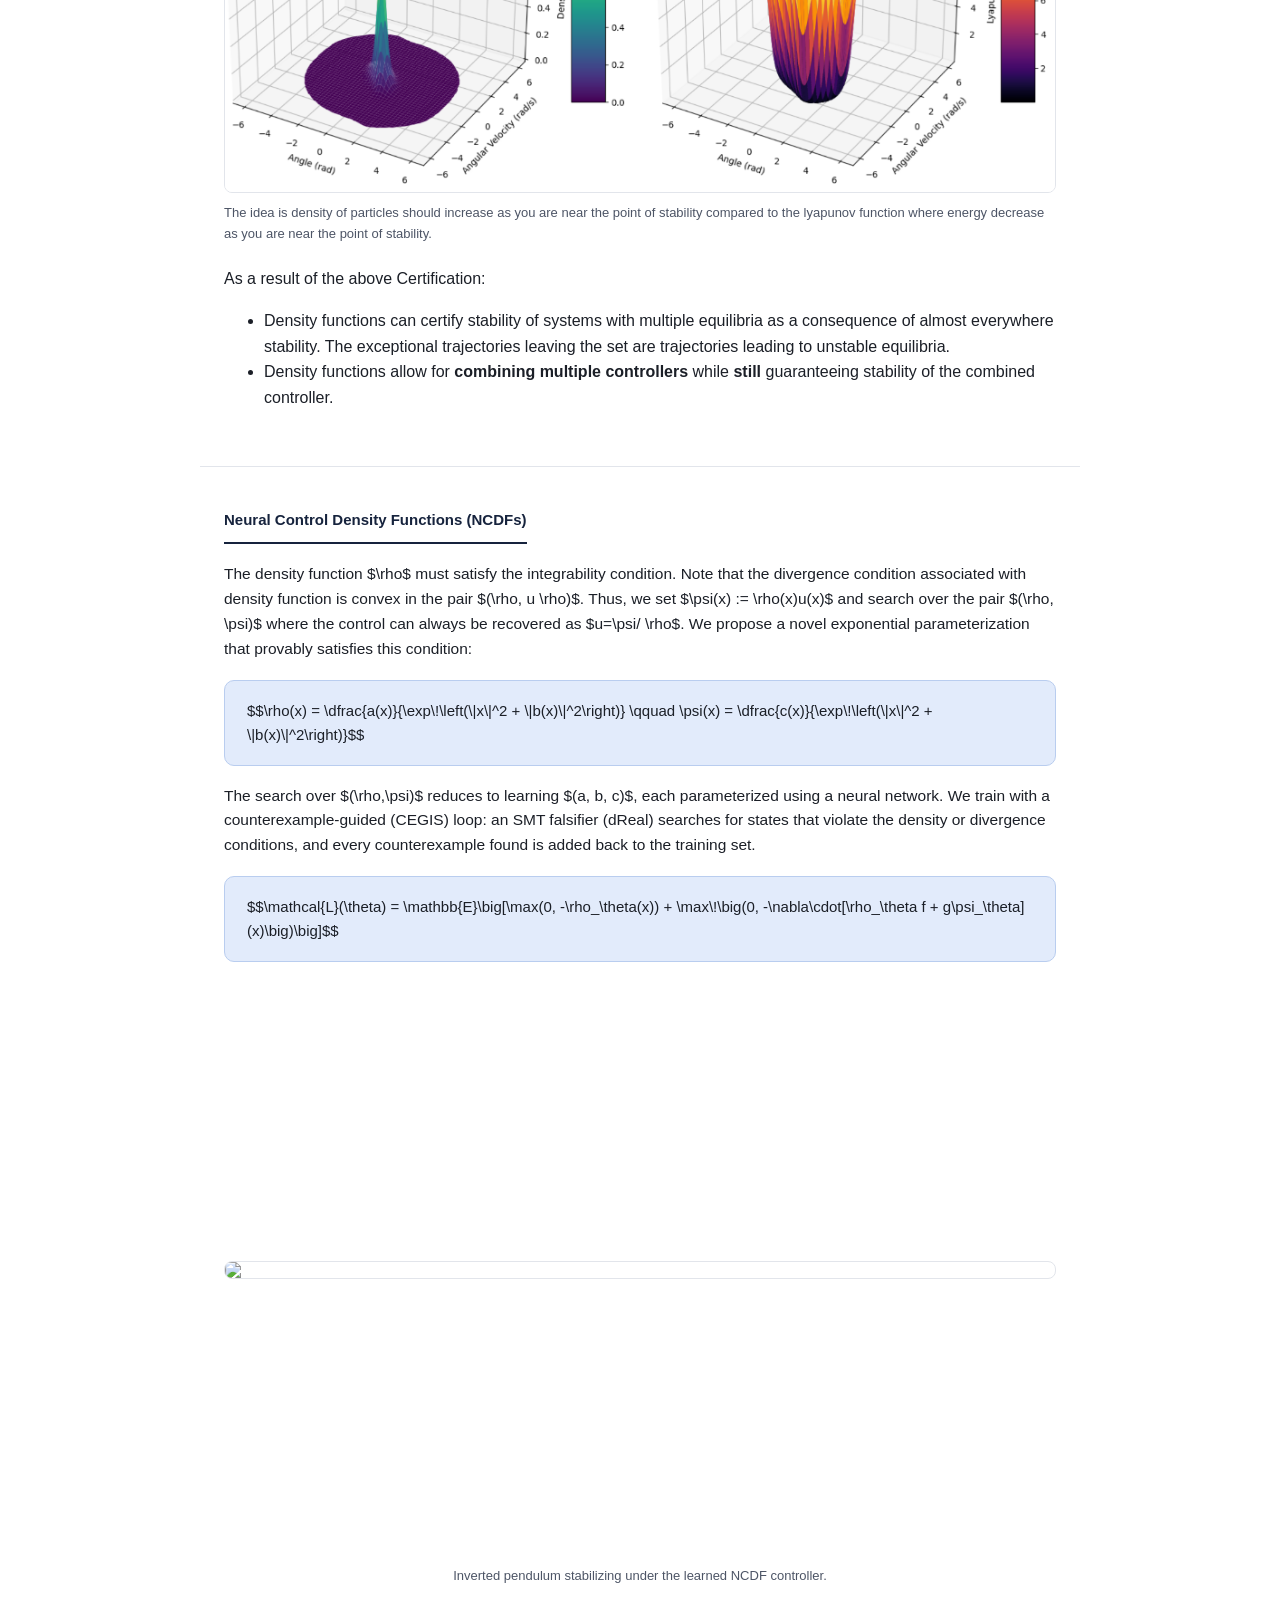
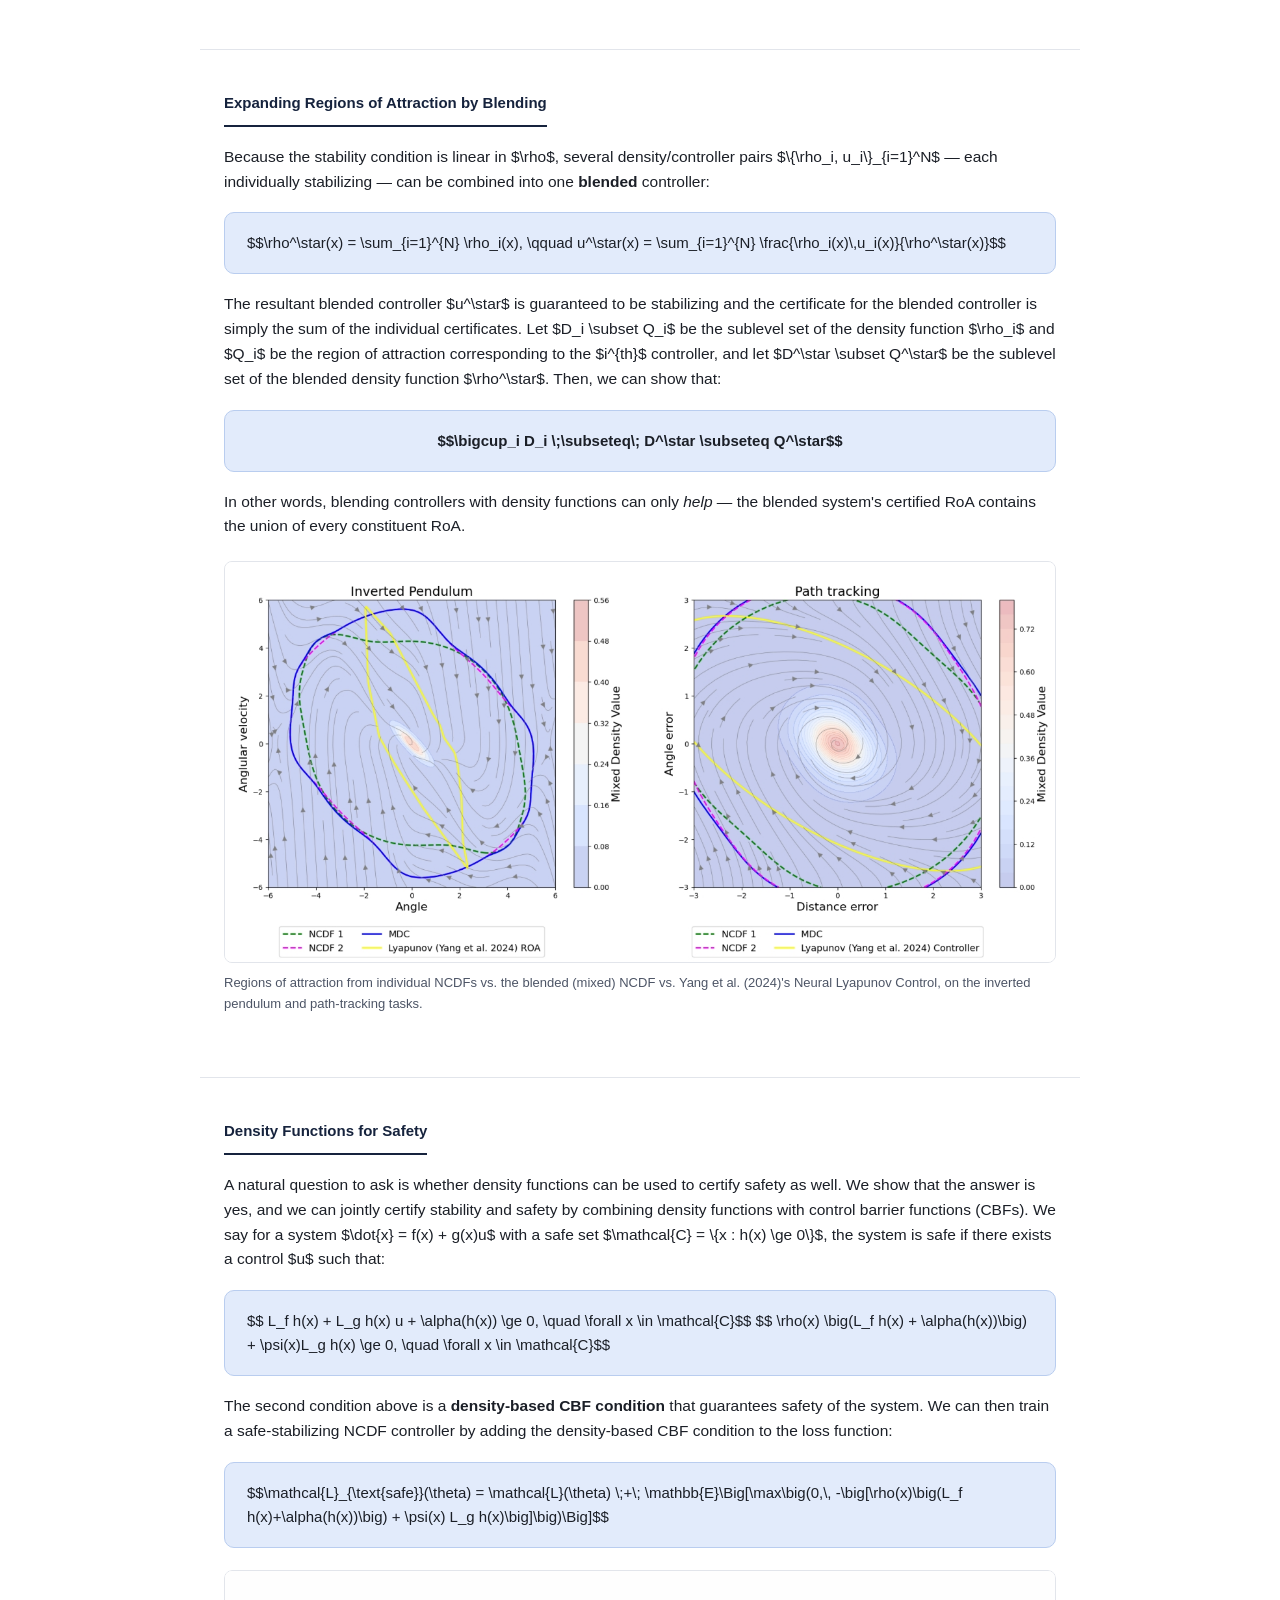
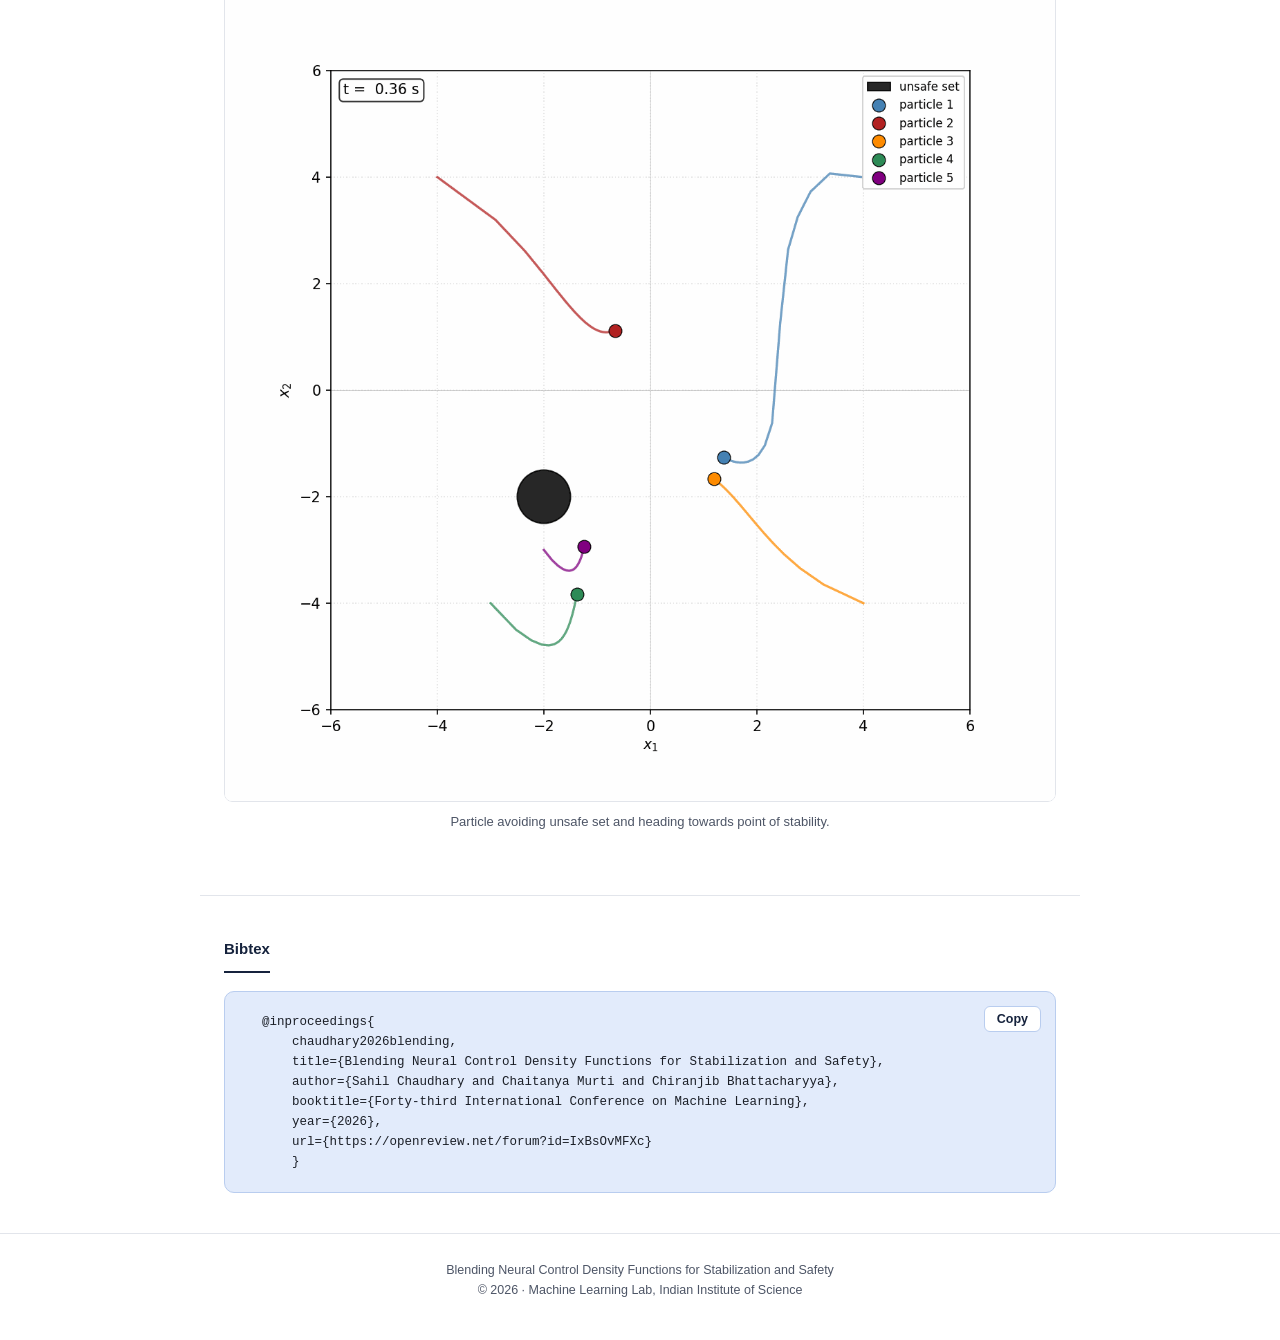
==== commit 8aed2156: "added safety args" ====
--- a/NCDF_Project/index.html
+++ b/NCDF_Project/index.html
@@ -63,7 +63,7 @@
 <section class="section" id="motivation">
   <h2>Motivation</h2>
   <p>
-    Fill this later
+    The classical techniques in control synthesis like sum of squares, linear quadratic regulators and semidefinite programming are quire expensive and do not scale well to high dimensional systems. The recent advances in deep learning have shown that Lyapunov based methods can be used to learn stabilizing controllers for high dimensional systems. However, Lyapunov based methods donot work well in presence of multiple equilibria in the system. Further, combining two Lyapunov based controllers does not guarantee stability of the combined controller &mdash; requires to learn a new Lyapunov function for the combined controller. In this work, we propose the <strong>use of density functions</strong> as a dual alternative to Lyapunov functions. Density functions can be used to certify stability of systems with multiple equilibria and also allow for combining multiple controllers while still guaranteeing stability of the combined controller.
   </p>
   
 </section>
@@ -81,7 +81,7 @@
       <ul>
         <li>$\rho(x) > 0$ for all $x$</li>
         <li>$\int_{\|x\| \ge 1} \frac{\rho(x)\|f(x)+g(x)u(x)\|}{\|x\|} < \infty$</li>
-        <li>$\nabla \cdot \big[\rho(x)(f(x)+g(x)u(x))\big] > 0$</li>
+        <li>$\nabla \cdot \big[\rho(x)(f(x)+g(x)u(x))\big] > 0$ for almost all $x$</li>
       </ul>
     </div>
     <div class="col">
@@ -90,7 +90,7 @@
       <ul>
         <li>$V(x) > 0$ for all $x \ne 0$</li>
         <li>$V(0) = 0$</li>
-        <li>$\nabla V(x)^\top \big[f(x)+g(x)u(x)\big] < 0$</li>
+        <li>$\nabla V(x)^\top \big[f(x)+g(x)u(x)\big] < 0$ for all $x$</li>
       </ul>
     </div>
   </div>
@@ -98,15 +98,19 @@
     <img src="assets/density-vs-lyapunov.png" alt="3D surface plots comparing a density function and a Lyapunov function certifying stability of the inverted pendulum, next to a phase portrait of the system.">
     <figcaption>The idea is density of particles should increase as you are near the point of stability compared to the lyapunov function where energy decrease as you are near the point of stability.</figcaption>
   </figure>
+  As a result of the above Certification:
+  <ul>
+    <li>Density functions can certify stability of systems with multiple equilibria as a consequence of almost everywhere stability. The exceptional trajectories leaving the set are trajectories leading to unstable equilibria. </li>
+    <li>Density functions allow for <strong>combining multiple controllers</strong> while <strong>still</strong> guaranteeing stability of the combined controller.</li>
+  </ul>
 </section>
 
 <!-- NCDF parameterization -->
 <section class="section" id="ncdf">
   <h2>Neural Control Density Functions (NCDFs)</h2>
   <p>
-   Some text later
-  </p>
-  <p>We set $\psi(x) := \rho(x)u(x)$ and search over the pair $(\rho, \psi)$:</p>
+    The density function $\rho$ must satisfy the integrability condition. Note that the divergence condition associated with density function is convex in the pair $(\rho, u \rho)$. Thus, we set $\psi(x) := \rho(x)u(x)$ and search over the pair $(\rho, \psi)$ where the control can always be recovered as $u=\psi/ \rho$. We propose a novel exponential parameterization that provably satisfies this condition:
+  </p>
   <div class="eq-box">
     $$\rho(x) = \dfrac{a(x)}{\exp\!\left(\|x\|^2 + \|b(x)\|^2\right)} \qquad
     \psi(x) = \dfrac{c(x)}{\exp\!\left(\|x\|^2 + \|b(x)\|^2\right)}$$
@@ -145,10 +149,10 @@
     u^\star(x) = \sum_{i=1}^{N} \frac{\rho_i(x)\,u_i(x)}{\rho^\star(x)}$$
   </div>
   <p>
-    talk to chai later about this
+    The resultant blended controller $u^\star$ is guaranteed to be stabilizing and the certificate for the blended controller is simply the sum of the individual certificates. Let $D_i \subset Q_i$ be the sublevel set of the density function $\rho_i$ and $Q_i$ be the region of attraction corresponding to the $i^{th}$ controller, and let $D^\star \subset Q^\star$ be the sublevel set of the blended density function $\rho^\star$. Then, we can show that:
   </p>
   <div class="eq-box" style="text-align:center;font-weight:600;">
-    $$\bigcup_i D_i \;\subseteq\; D^\star$$
+    $$\bigcup_i D_i \;\subseteq\; D^\star \subseteq Q^\star$$
   </div>
   <p>
     In other words, blending controllers with density functions can only <em>help</em> &mdash; the blended
@@ -164,7 +168,14 @@
 <section class="section" id="safety">
   <h2>Density Functions for Safety</h2>
   <p>
-    some text later
+    A natural question to ask is whether density functions can be used to certify safety as well. We show that the answer is yes, and we can jointly certify stability and safety by combining density functions with control barrier functions (CBFs). We say for a system $\dot{x} = f(x) + g(x)u$ with a safe set $\mathcal{C} = \{x : h(x) \ge 0\}$, the system is safe if there exists a control $u$ such that:
+  </p>
+  <div class="eq-box">
+    $$ L_f h(x) + L_g h(x) u + \alpha(h(x)) \ge 0, \quad \forall x \in \mathcal{C}$$
+    $$ \rho(x) \big(L_f h(x)  + \alpha(h(x))\big) + \psi(x)L_g h(x) \ge 0, \quad \forall x \in \mathcal{C}$$
+  </div>
+  <p>
+    The second condition above is a <strong>density-based CBF condition</strong> that guarantees safety of the system. We can then train a safe-stabilizing NCDF controller by adding the density-based CBF condition to the loss function:
   </p>
   <div class="eq-box">
     $$\mathcal{L}_{\text{safe}}(\theta) = \mathcal{L}(\theta) \;+\;
@@ -175,10 +186,16 @@
     <figcaption>Density-function contours and flow field for a safe-stabilizing NCDF-CBF controller. Trajectories are steered around the unsafe regions (dark discs) and converge to the origin.</figcaption>
   </figure> -->
 
-  <div class="video-slot">
-    <span>&#9654; Video: particle trajectory avoiding the unsafe region under the NCDF-CBF controller<br>
-    <span class="small-note">Replace this block's inner &lt;video&gt</span></span>
-  </div>
+
+  <figure>
+    <div style="aspect-ratio:1/1; background:#ffffff; border-radius:8px; display:flex; align-items:center; justify-content:center; overflow:hidden;">
+      <img src="assets/safety_particle_trajectory.gif">
+    </div>
+    <figcaption style="text-align: center;">
+      Particle avoiding unsafe set and heading towards point of stability.
+    </figcaption>
+  </figure> 
+</section>
   <!--
     TODO: swap the .video-slot div above for something like:
     <video class="video-slot" style="background:#000;" controls playsinline muted loop>
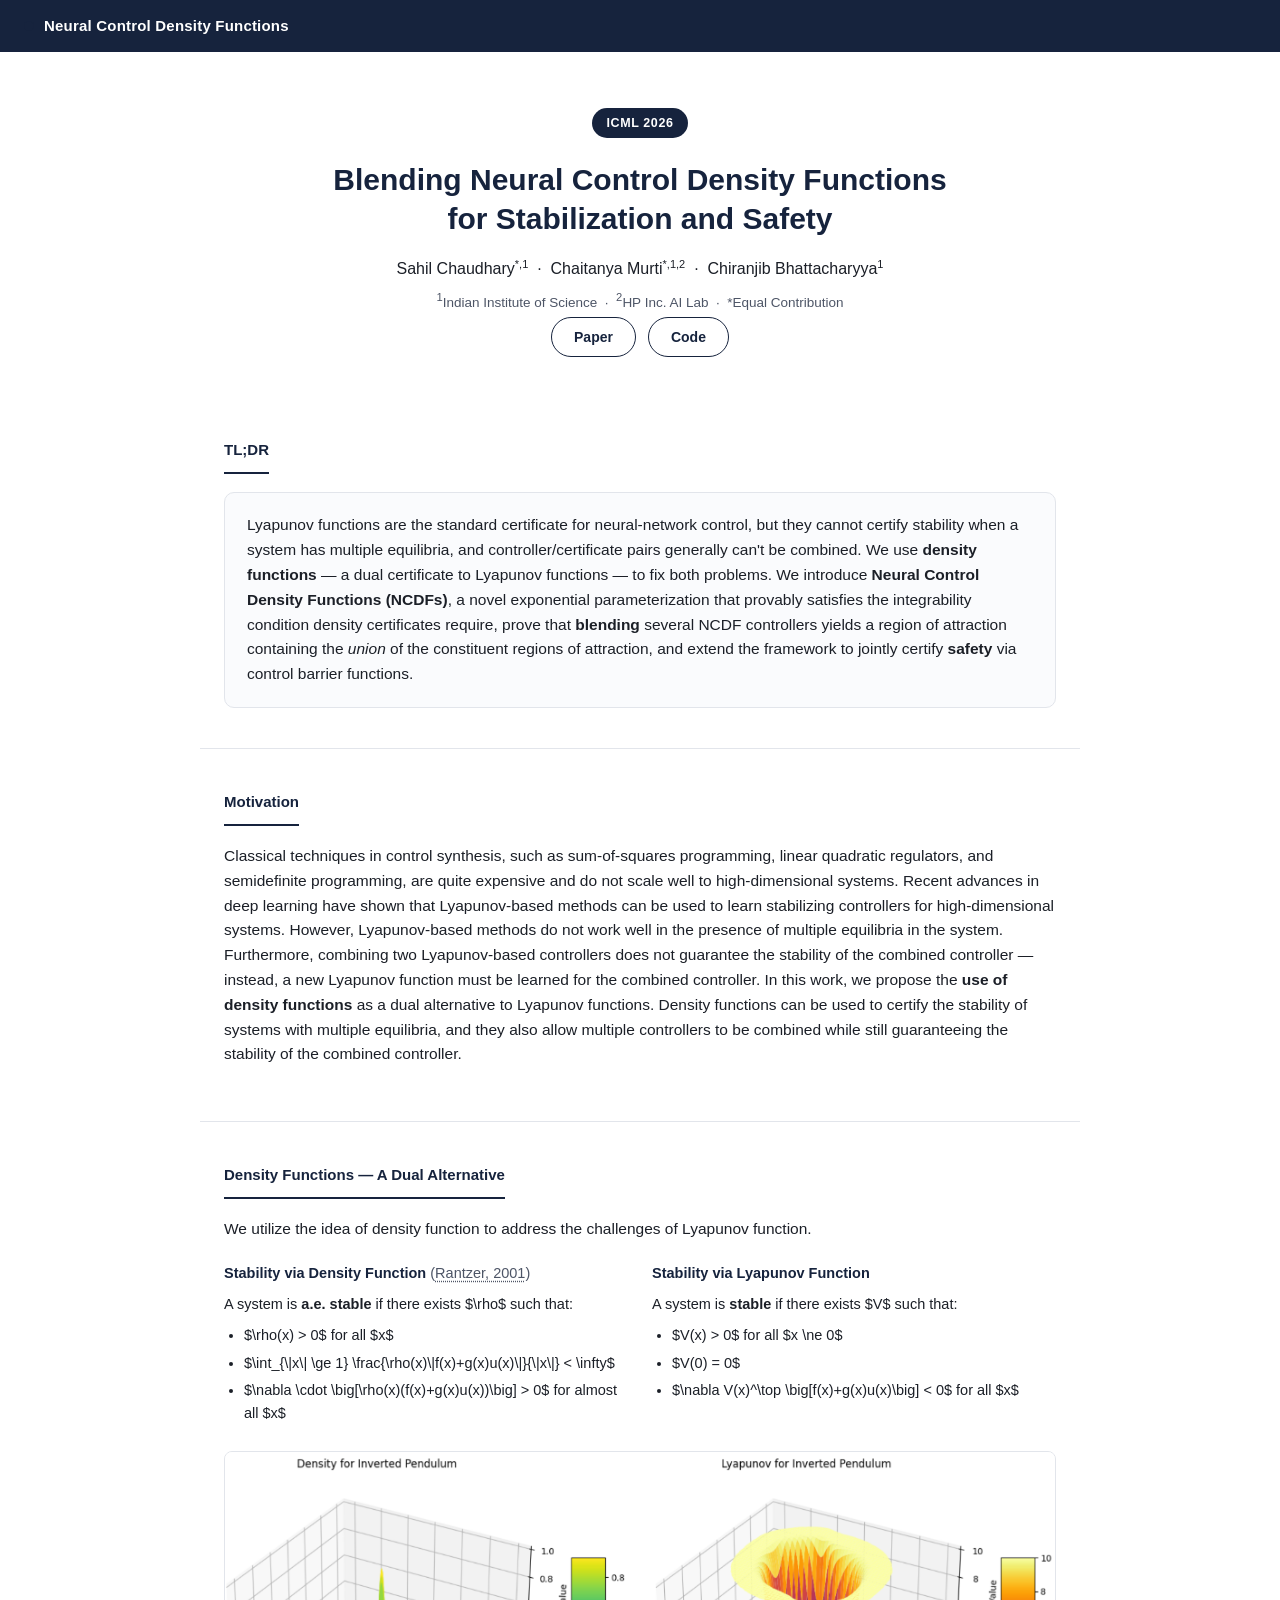
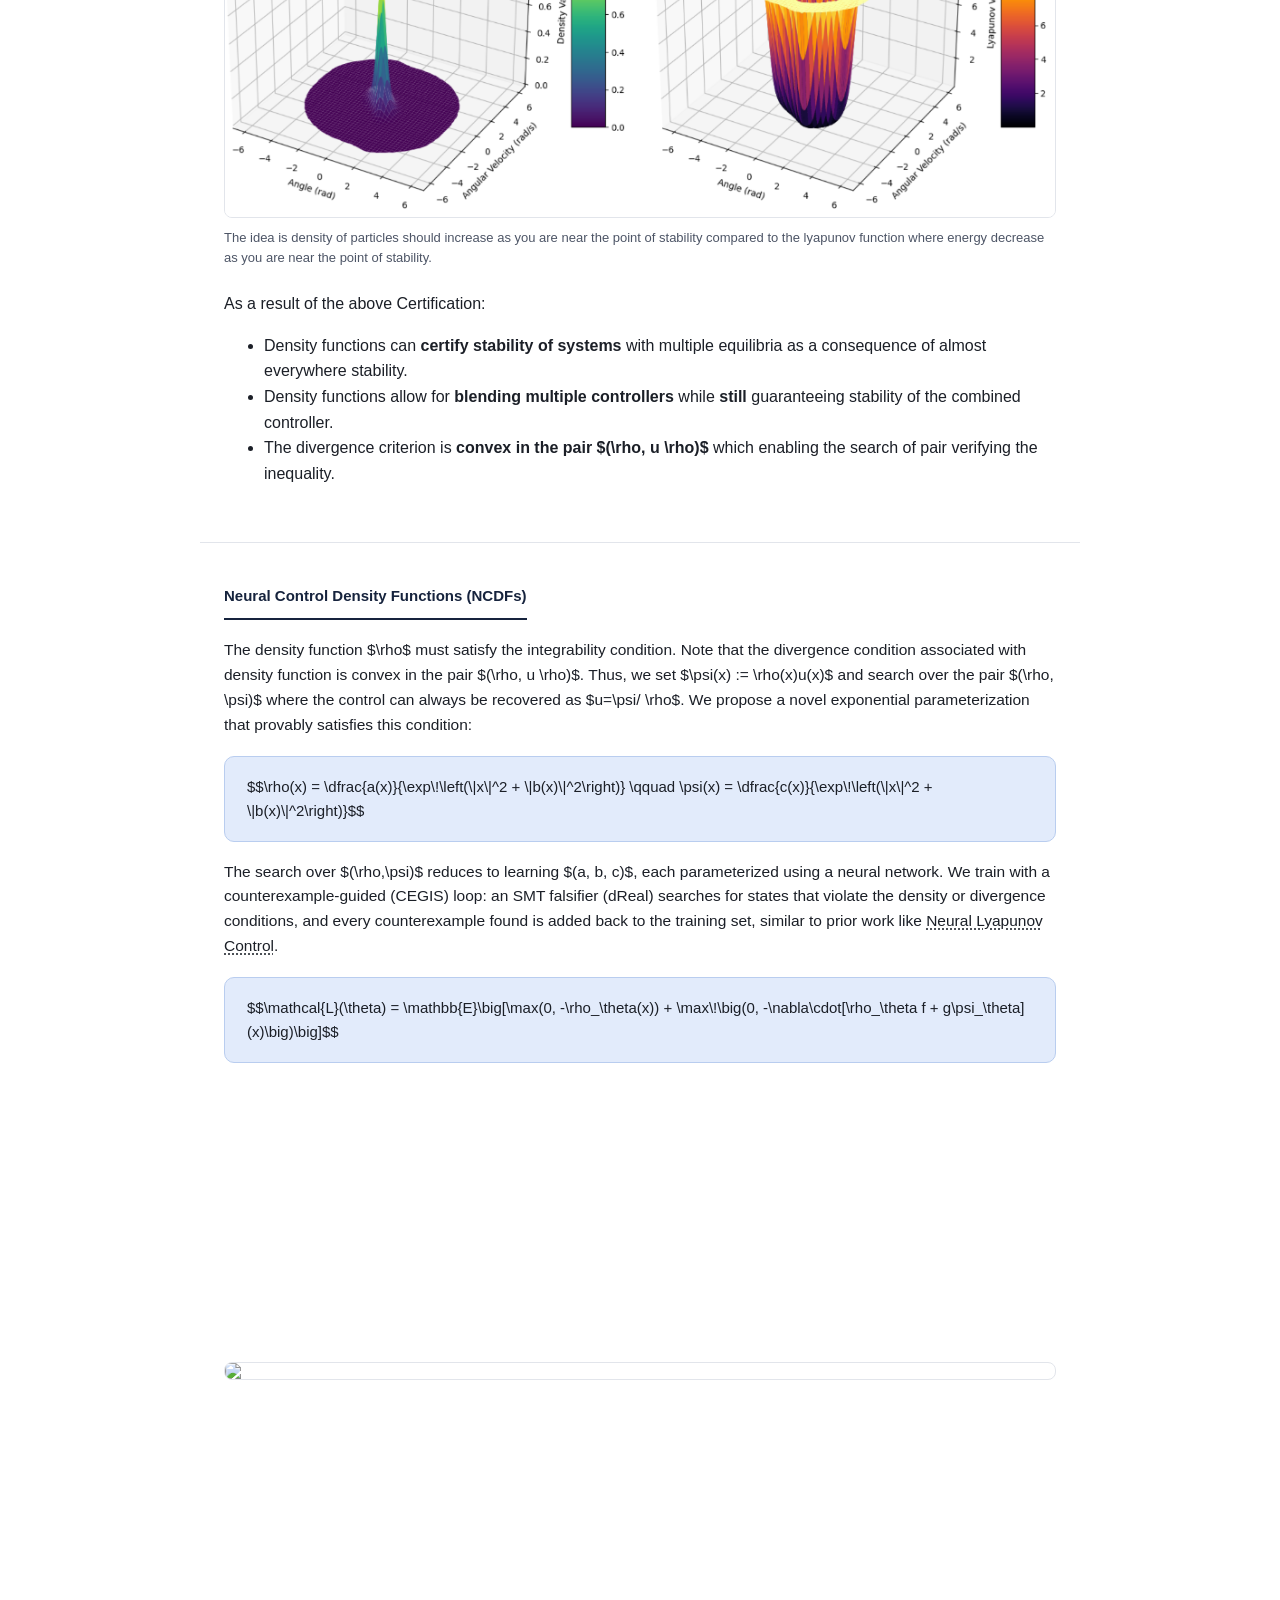
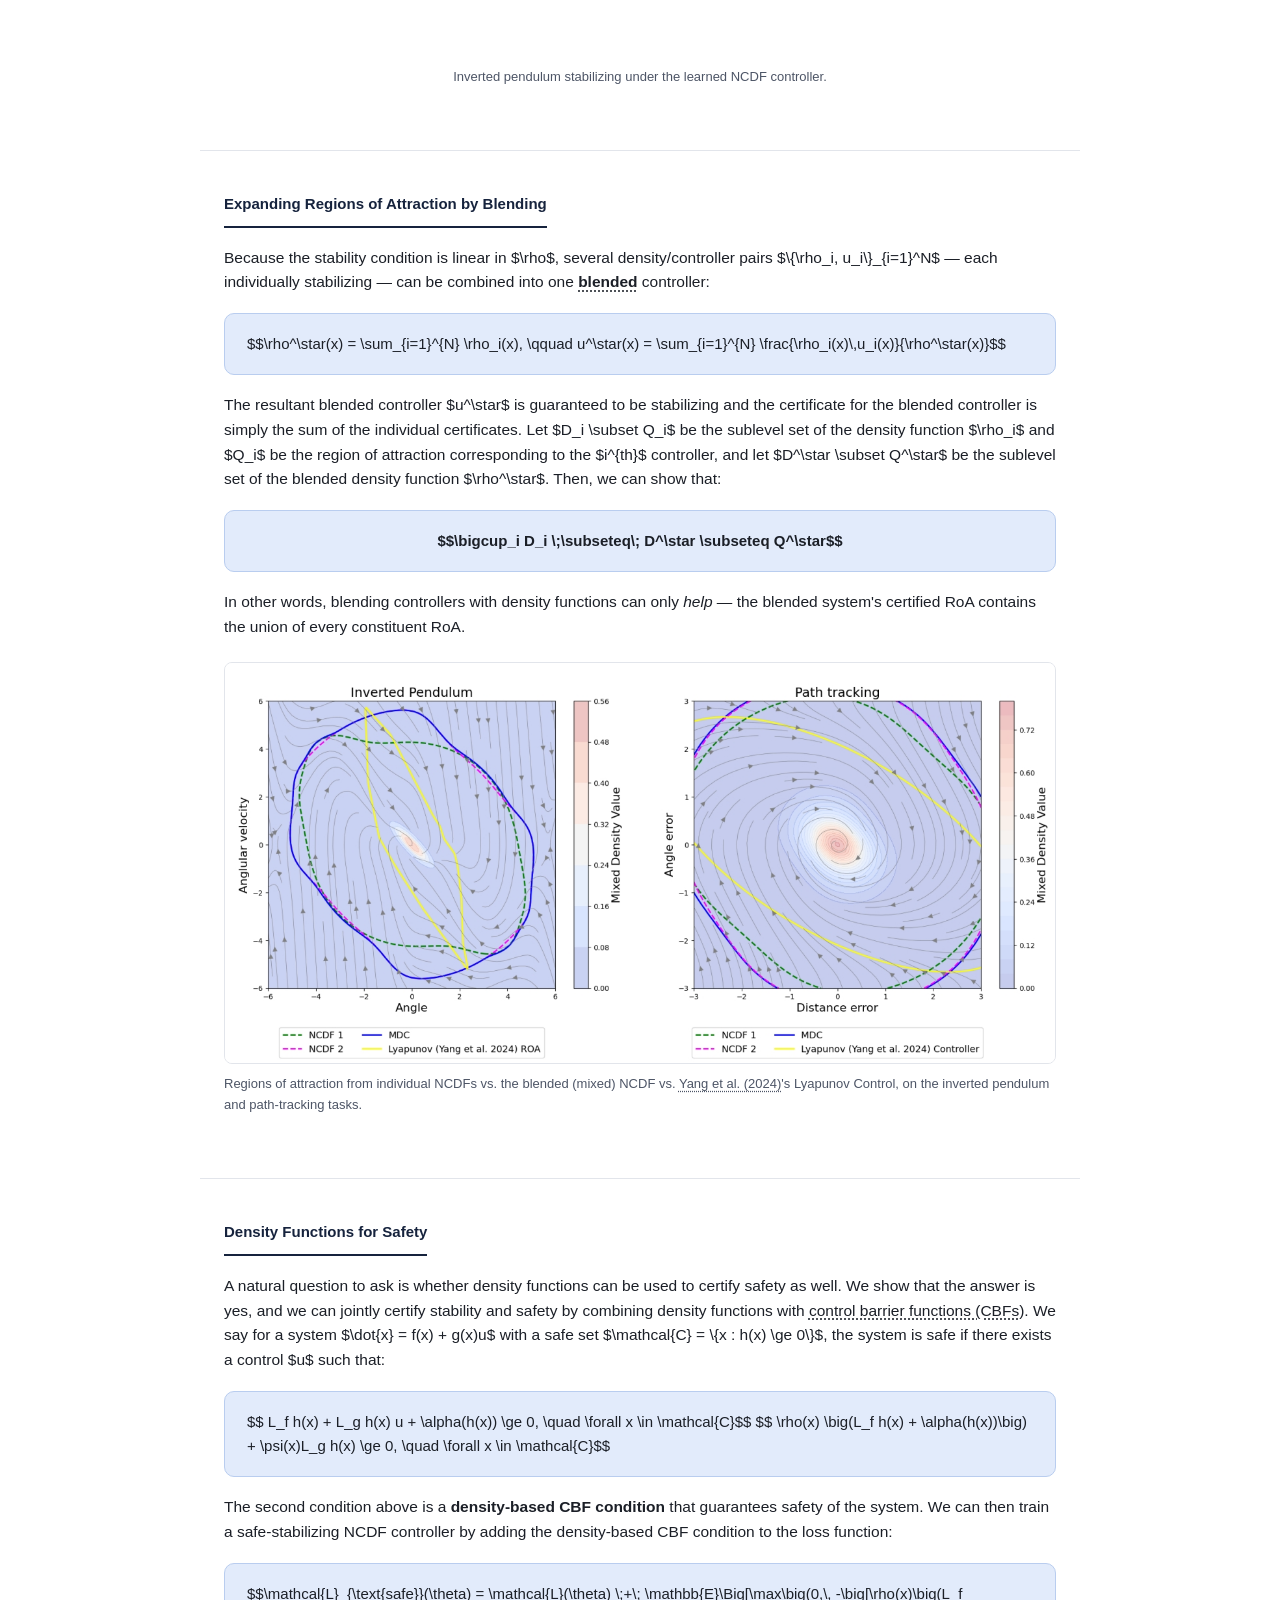
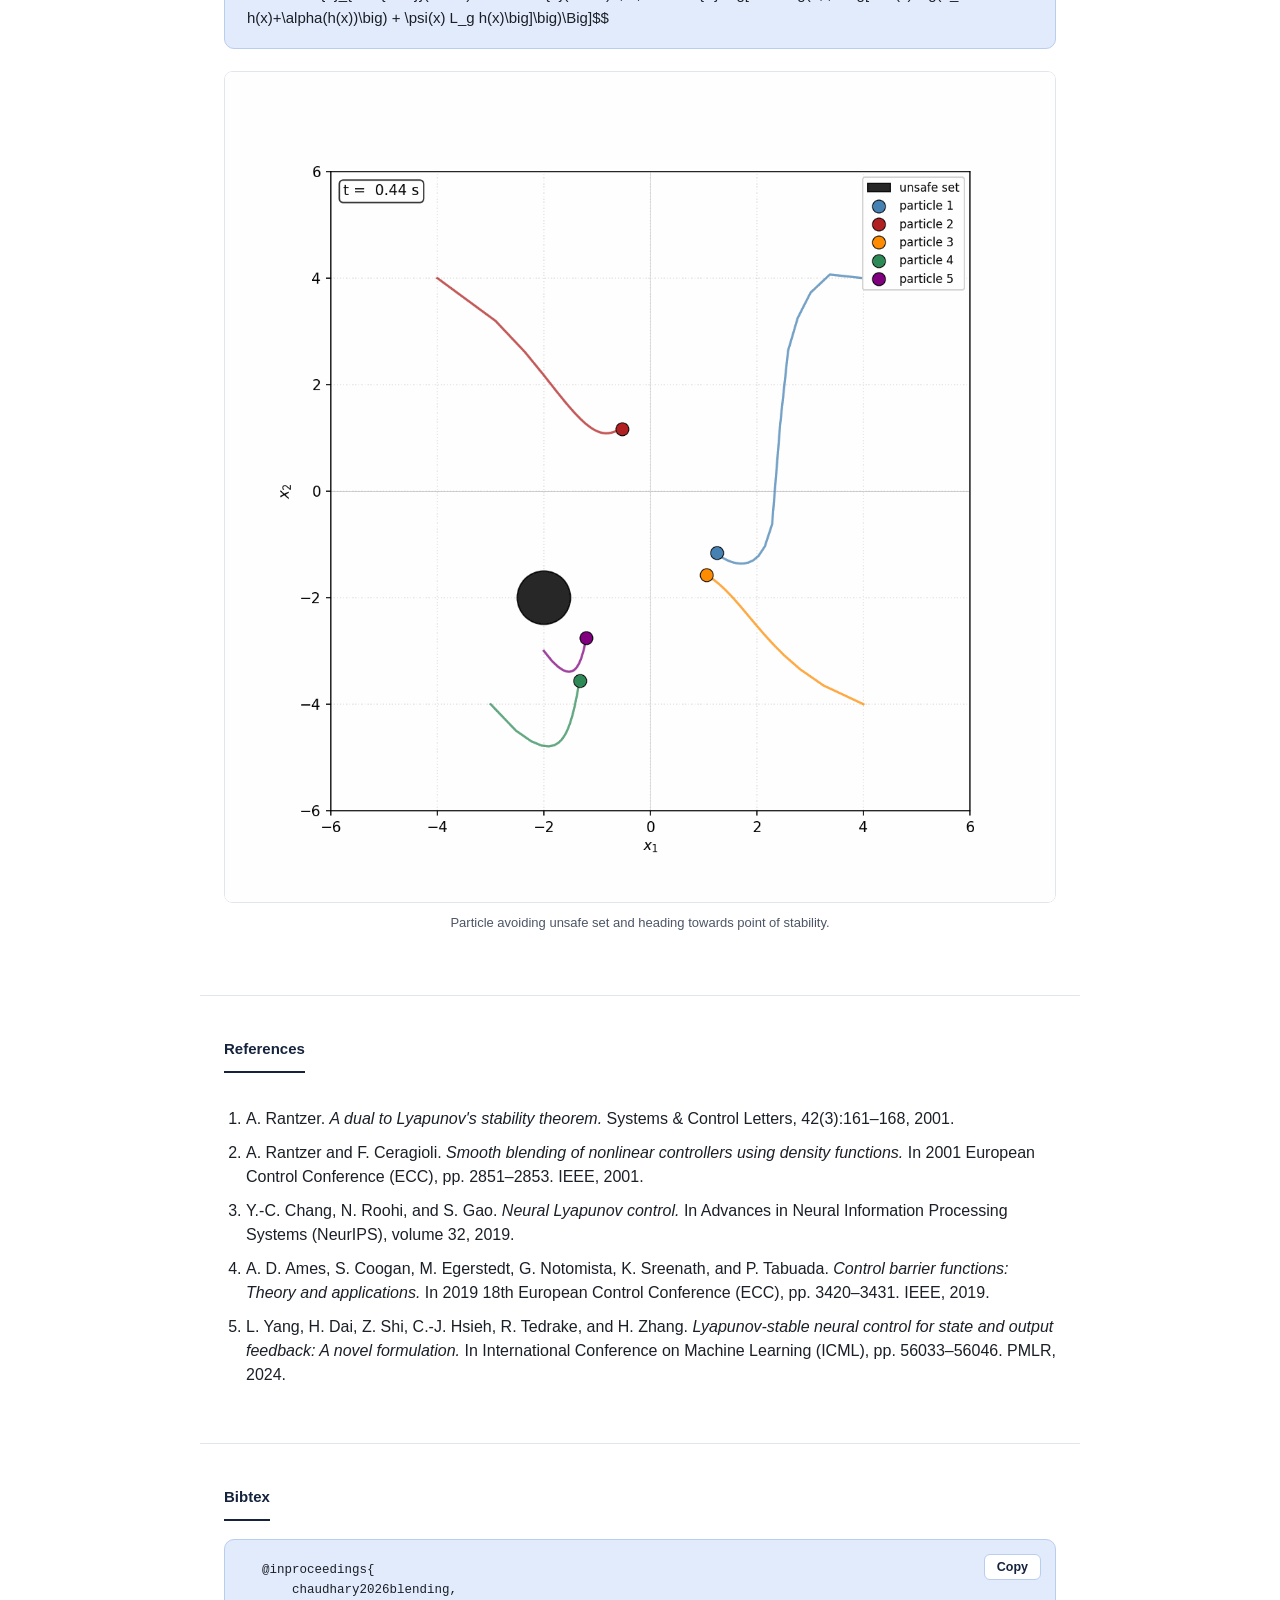
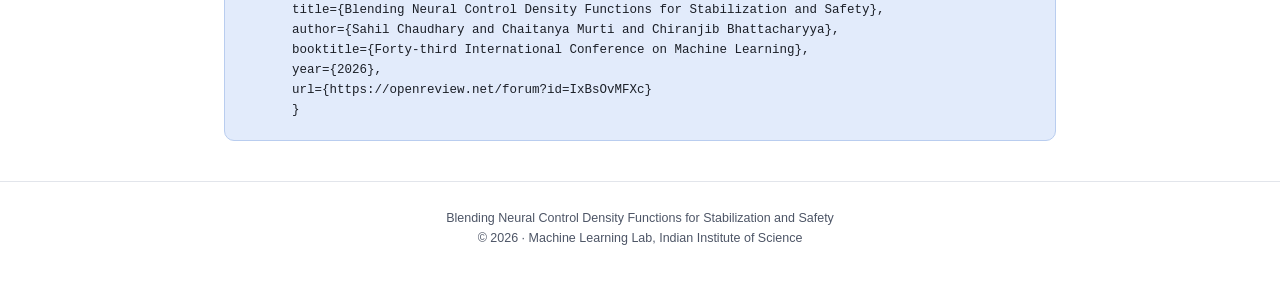
==== commit 3b0ebee4: "added references. few clean up" ====
--- a/NCDF_Project/index.html
+++ b/NCDF_Project/index.html
@@ -6,6 +6,14 @@
 <title>Blending Neural Control Density Functions for Stabilization and Safety</title>
 <meta name="description" content="Neural Control Density Functions (NCDFs): a.e. stability certification, controller blending with region-of-attraction guarantees, and safe-stable control synthesis.">
 <link rel="stylesheet" href="style.css">
+<style>
+  html { scroll-behavior: smooth; }
+  .ref-list { padding-left: 22px; }
+  .ref-list li { margin-bottom: 10px; line-height: 1.5; scroll-margin-top: 90px; }
+  .ref-list li:target { background: #fff6cc; border-radius: 4px; padding: 2px 6px; margin-left: -6px; }
+  #references a[href^="#"], .section a[href^="#ref-"] { color: inherit; text-decoration: underline dotted; text-underline-offset: 3px; }
+  .section a[href^="#ref-"]:hover { text-decoration-style: solid; }
+</style>
 
 <!-- KaTeX for equation rendering -->
 <link rel="stylesheet" href="https://cdnjs.cloudflare.com/ajax/libs/KaTeX/0.16.9/katex.min.css">
@@ -63,7 +71,7 @@
 <section class="section" id="motivation">
   <h2>Motivation</h2>
   <p>
-    The classical techniques in control synthesis like sum of squares, linear quadratic regulators and semidefinite programming are quire expensive and do not scale well to high dimensional systems. The recent advances in deep learning have shown that Lyapunov based methods can be used to learn stabilizing controllers for high dimensional systems. However, Lyapunov based methods donot work well in presence of multiple equilibria in the system. Further, combining two Lyapunov based controllers does not guarantee stability of the combined controller &mdash; requires to learn a new Lyapunov function for the combined controller. In this work, we propose the <strong>use of density functions</strong> as a dual alternative to Lyapunov functions. Density functions can be used to certify stability of systems with multiple equilibria and also allow for combining multiple controllers while still guaranteeing stability of the combined controller.
+    Classical techniques in control synthesis, such as sum-of-squares programming, linear quadratic regulators, and semidefinite programming, are quite expensive and do not scale well to high-dimensional systems. Recent advances in deep learning have shown that Lyapunov-based methods can be used to learn stabilizing controllers for high-dimensional systems. However, Lyapunov-based methods do not work well in the presence of multiple equilibria in the system. Furthermore, combining two Lyapunov-based controllers does not guarantee the stability of the combined controller &mdash; instead, a new Lyapunov function must be learned for the combined controller. In this work, we propose the <strong>use of density functions</strong> as a dual alternative to Lyapunov functions. Density functions can be used to certify the stability of systems with multiple equilibria, and they also allow multiple controllers to be combined while still guaranteeing the stability of the combined controller.
   </p>
   
 </section>
@@ -76,7 +84,7 @@
   </p>
   <div class="two-col">
     <div class="col">
-      <h3>Stability via Density Function <span style="font-weight:400;color:#4d5566;">(Rantzer, 2001)</span></h3>
+      <h3>Stability via Density Function <span style="font-weight:400;color:#4d5566;">(<a href="#ref-rantzer2001">Rantzer, 2001</a>)</span></h3>
       <p style="font-size:14.5px;margin-bottom:8px;">A system is <strong>a.e. stable</strong> if there exists $\rho$ such that:</p>
       <ul>
         <li>$\rho(x) > 0$ for all $x$</li>
@@ -100,8 +108,9 @@
   </figure>
   As a result of the above Certification:
   <ul>
-    <li>Density functions can certify stability of systems with multiple equilibria as a consequence of almost everywhere stability. The exceptional trajectories leaving the set are trajectories leading to unstable equilibria. </li>
-    <li>Density functions allow for <strong>combining multiple controllers</strong> while <strong>still</strong> guaranteeing stability of the combined controller.</li>
+    <li>Density functions can <strong>certify stability of systems</strong> with multiple equilibria as a consequence of almost everywhere stability.</li>
+    <li>Density functions allow for <strong>blending multiple controllers</strong> while <strong>still</strong> guaranteeing stability of the combined controller.</li>
+    <li>The divergence criterion is <strong>convex in the pair $(\rho, u \rho)$</strong> which enabling the search of pair verifying the inequality.</li>
   </ul>
 </section>
 
@@ -118,7 +127,7 @@
   <p>
     The search over $(\rho,\psi)$ reduces to learning $(a, b, c)$, each parameterized using a neural network. We train with a
     counterexample-guided (CEGIS) loop: an SMT falsifier (dReal) searches for states that violate the
-    density or divergence conditions, and every counterexample found is added back to the training set.
+    density or divergence conditions, and every counterexample found is added back to the training set, similar to prior work like <a href="#ref-chang2019">Neural Lyapunov Control</a>. 
   </p>
   <div class="eq-box">
     $$\mathcal{L}(\theta) = \mathbb{E}\big[\max(0, -\rho_\theta(x)) + \max\!\big(0, -\nabla\cdot[\rho_\theta f + g\psi_\theta](x)\big)\big]$$
@@ -142,7 +151,7 @@
   <p>
     Because the stability condition is linear in $\rho$, several density/controller pairs
     $\{\rho_i, u_i\}_{i=1}^N$ &mdash; each individually stabilizing &mdash; can be combined into one
-    <strong>blended</strong> controller:
+    <strong><a href="#ref-rantzer-ceragioli2001">blended</a></strong> controller:
   </p>
   <div class="eq-box">
     $$\rho^\star(x) = \sum_{i=1}^{N} \rho_i(x), \qquad
@@ -160,7 +169,7 @@
   </p>
   <figure>
     <img src="assets/roa-plots.png">
-    <figcaption>Regions of attraction from individual NCDFs vs. the blended (mixed) NCDF vs. Yang et al. (2024)'s Neural Lyapunov Control, on the inverted pendulum and path-tracking tasks. </figcaption>
+    <figcaption>Regions of attraction from individual NCDFs vs. the blended (mixed) NCDF vs. <a href="#ref-yang2024">Yang et al. (2024)</a>'s Lyapunov Control, on the inverted pendulum and path-tracking tasks. </figcaption>
   </figure>
 </section>
 
@@ -168,7 +177,7 @@
 <section class="section" id="safety">
   <h2>Density Functions for Safety</h2>
   <p>
-    A natural question to ask is whether density functions can be used to certify safety as well. We show that the answer is yes, and we can jointly certify stability and safety by combining density functions with control barrier functions (CBFs). We say for a system $\dot{x} = f(x) + g(x)u$ with a safe set $\mathcal{C} = \{x : h(x) \ge 0\}$, the system is safe if there exists a control $u$ such that:
+    A natural question to ask is whether density functions can be used to certify safety as well. We show that the answer is yes, and we can jointly certify stability and safety by combining density functions with <a href="#ref-ames2019">control barrier functions (CBFs)</a>. We say for a system $\dot{x} = f(x) + g(x)u$ with a safe set $\mathcal{C} = \{x : h(x) \ge 0\}$, the system is safe if there exists a control $u$ such that:
   </p>
   <div class="eq-box">
     $$ L_f h(x) + L_g h(x) u + \alpha(h(x)) \ge 0, \quad \forall x \in \mathcal{C}$$
@@ -202,6 +211,28 @@
       <source src="assets/safety.mp4" type="video/mp4">
     </video>
   -->
+</section>
+
+<!-- References -->
+<section class="section" id="references">
+  <h2>References</h2>
+  <ol class="ref-list">
+    <li id="ref-rantzer2001">
+      A. Rantzer. <em>A dual to Lyapunov's stability theorem.</em> Systems &amp; Control Letters, 42(3):161&ndash;168, 2001.
+    </li>
+    <li id="ref-rantzer-ceragioli2001">
+      A. Rantzer and F. Ceragioli. <em>Smooth blending of nonlinear controllers using density functions.</em> In 2001 European Control Conference (ECC), pp. 2851&ndash;2853. IEEE, 2001.
+    </li>
+    <li id="ref-chang2019">
+      Y.-C. Chang, N. Roohi, and S. Gao. <em>Neural Lyapunov control.</em> In Advances in Neural Information Processing Systems (NeurIPS), volume 32, 2019.
+    </li>
+    <li id="ref-ames2019">
+      A. D. Ames, S. Coogan, M. Egerstedt, G. Notomista, K. Sreenath, and P. Tabuada. <em>Control barrier functions: Theory and applications.</em> In 2019 18th European Control Conference (ECC), pp. 3420&ndash;3431. IEEE, 2019.
+    </li>
+    <li id="ref-yang2024">
+      L. Yang, H. Dai, Z. Shi, C.-J. Hsieh, R. Tedrake, and H. Zhang. <em>Lyapunov-stable neural control for state and output feedback: A novel formulation.</em> In International Conference on Machine Learning (ICML), pp. 56033&ndash;56046. PMLR, 2024.
+    </li>
+  </ol>
 </section>
 
 <!-- Bibtex -->
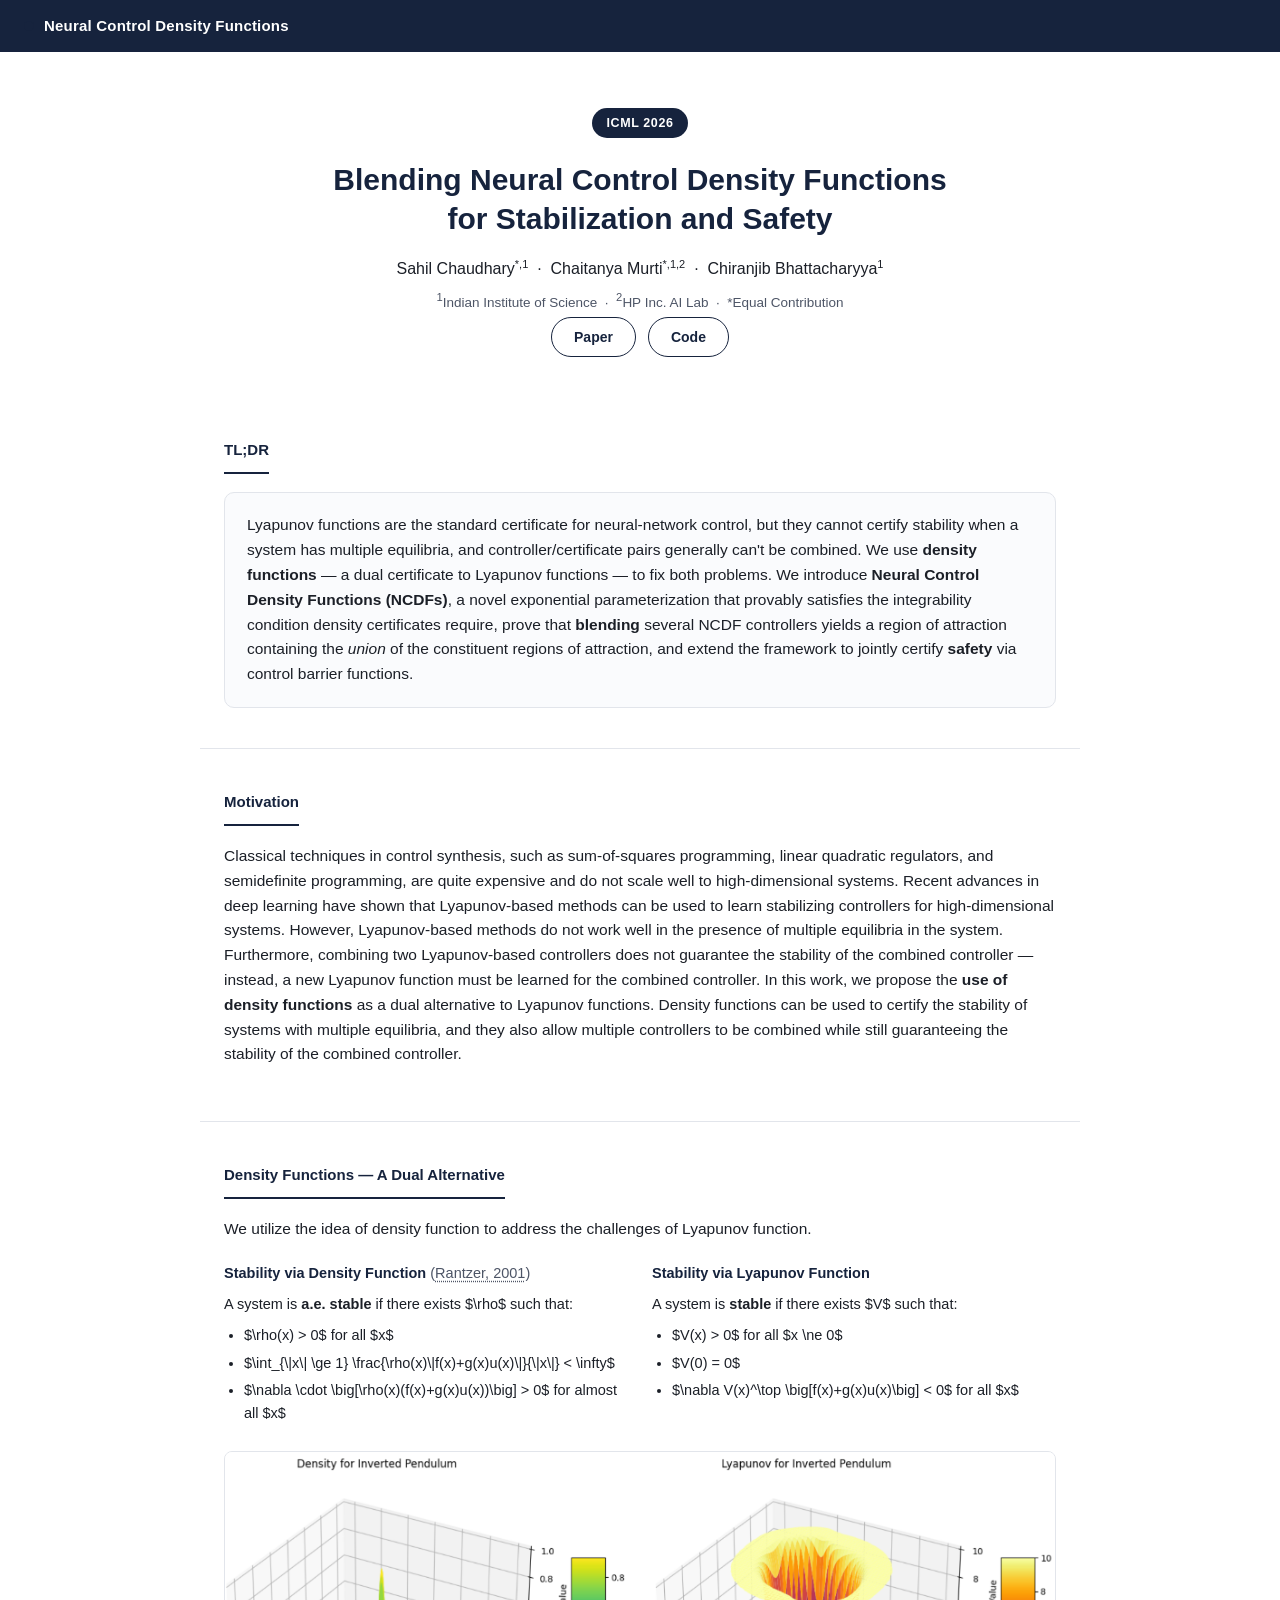
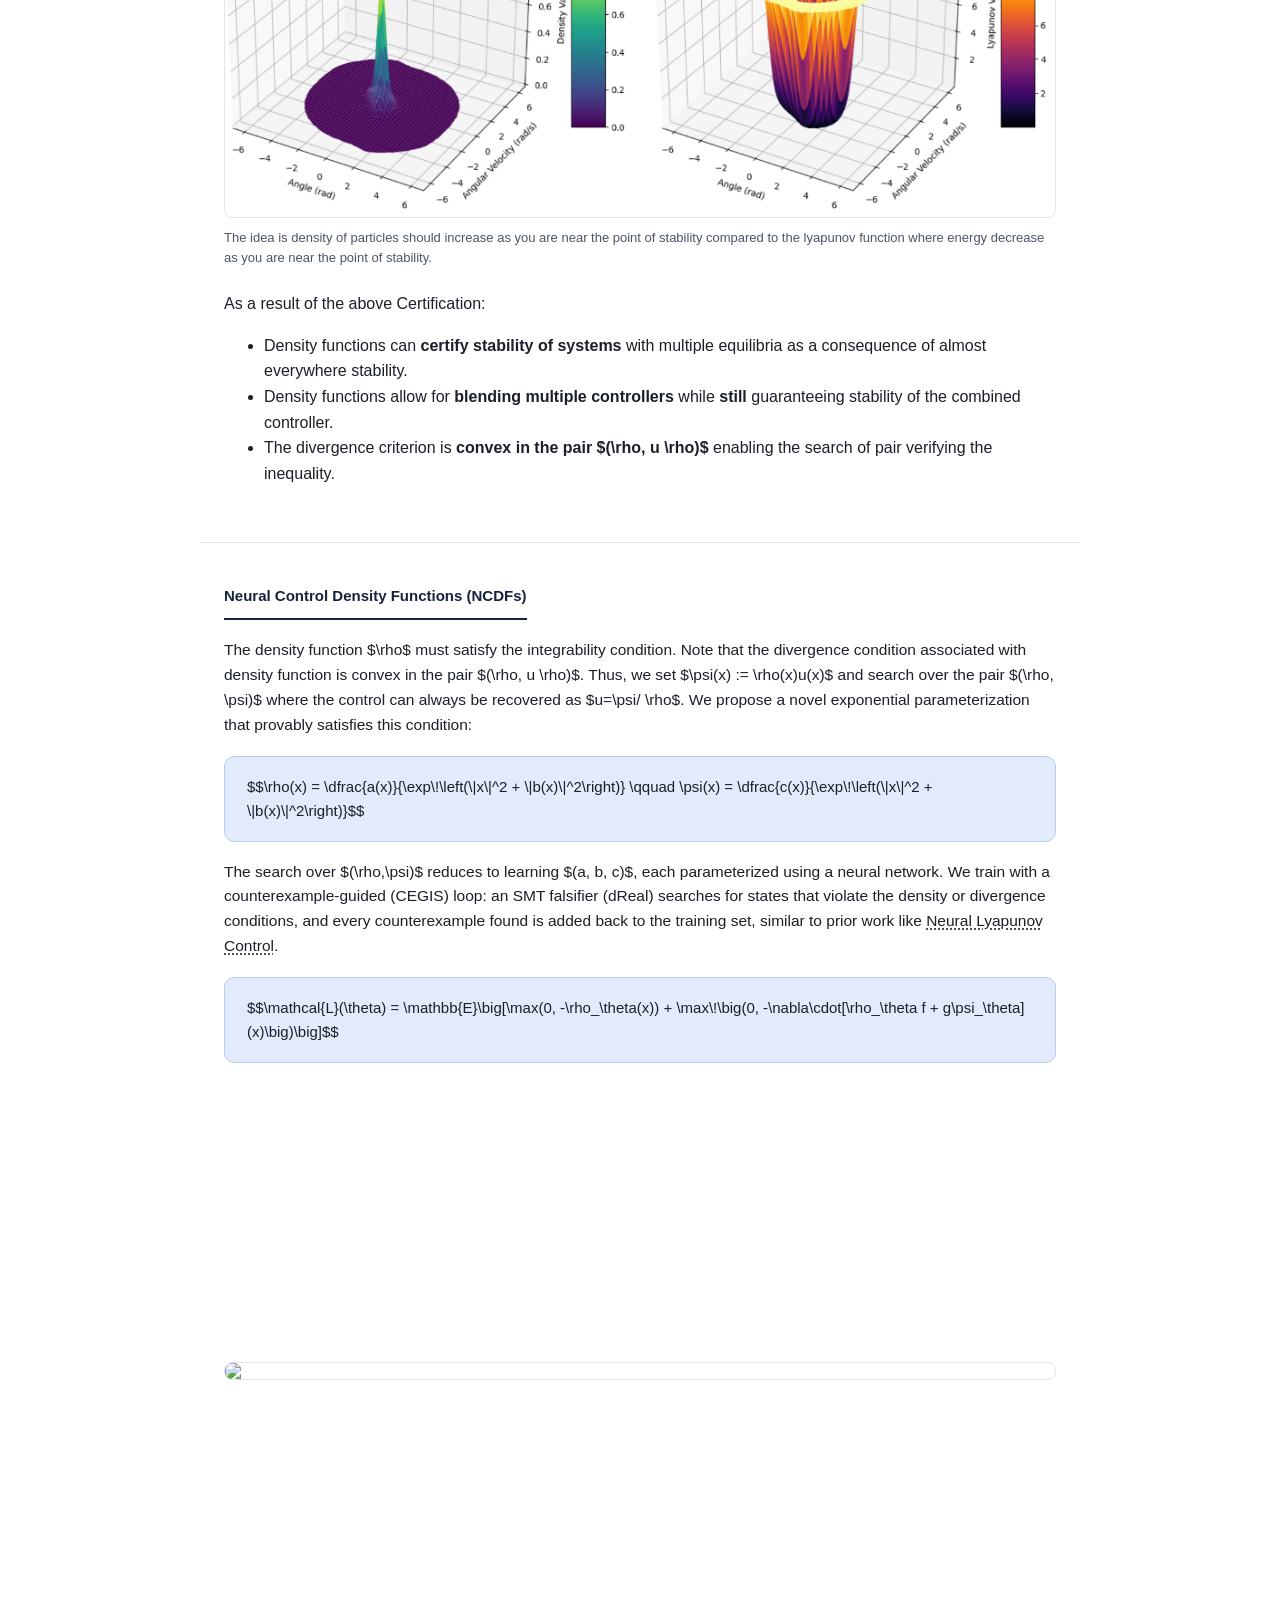
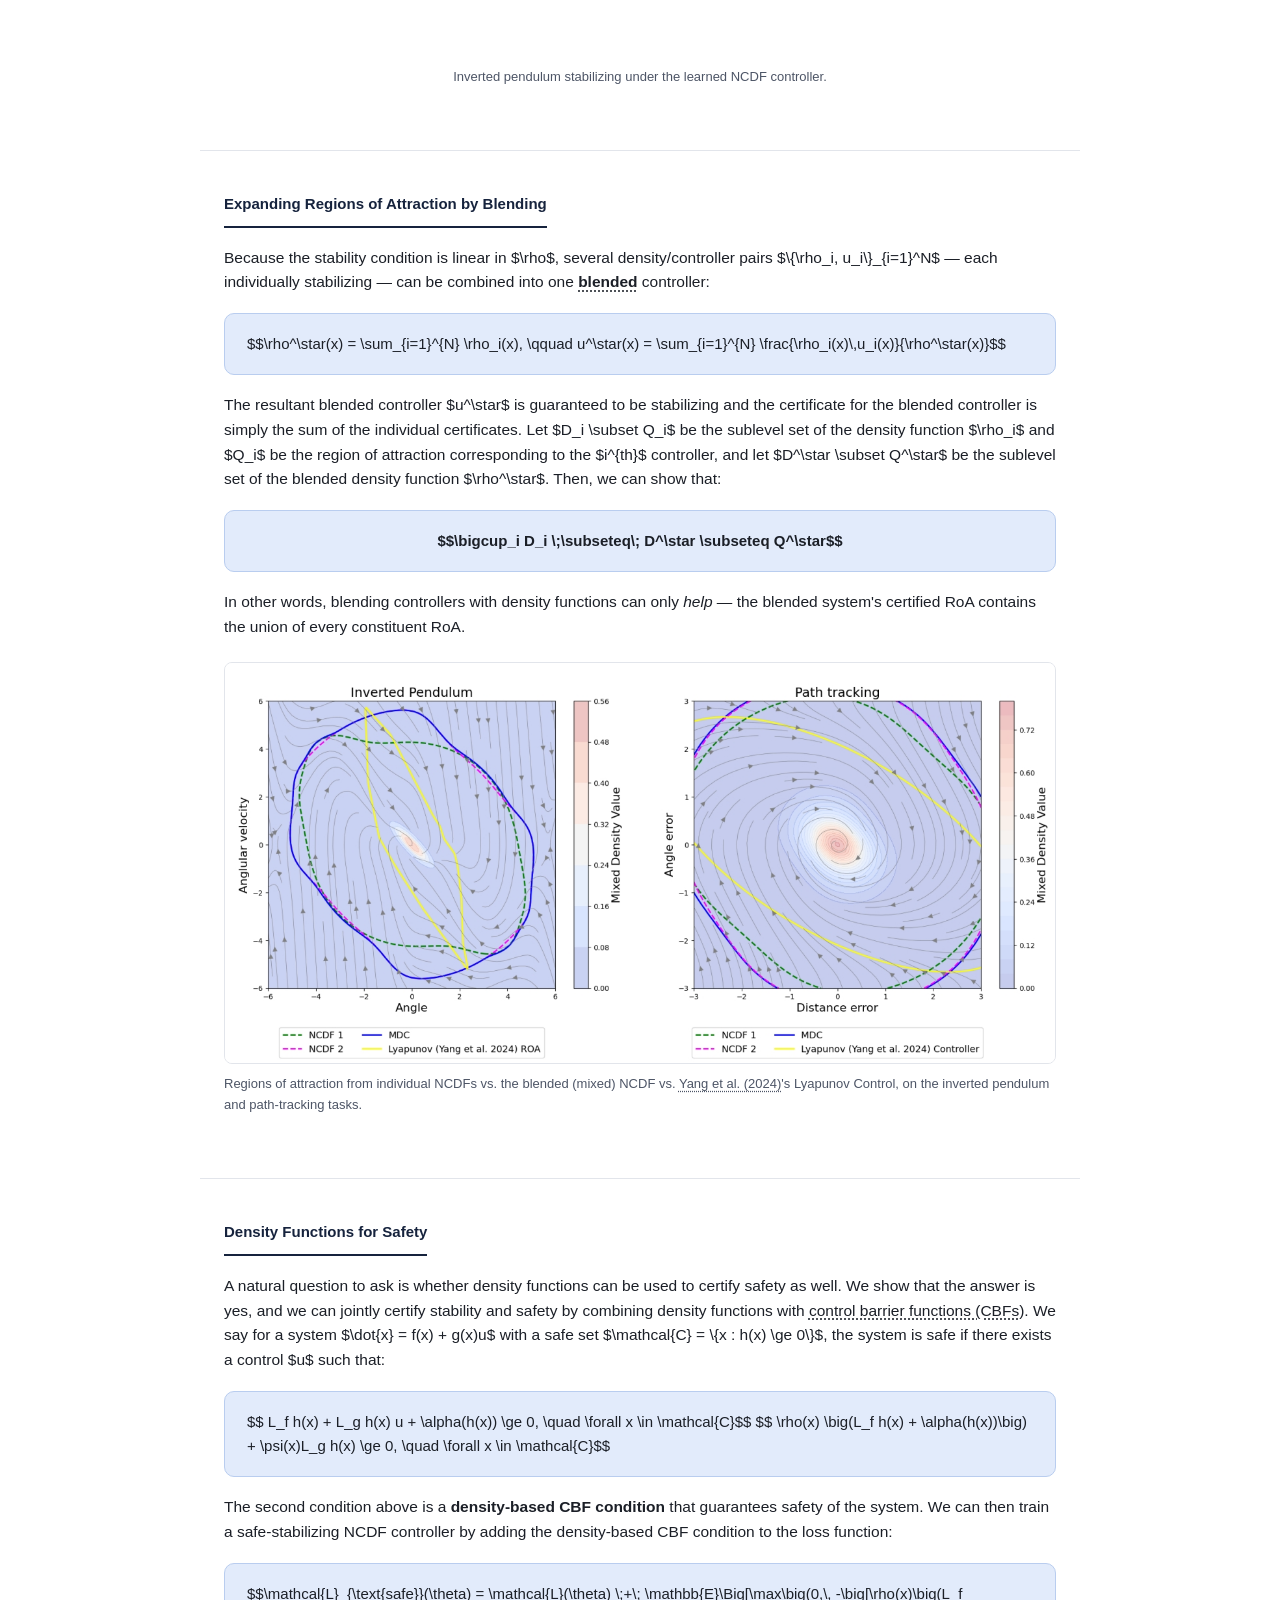
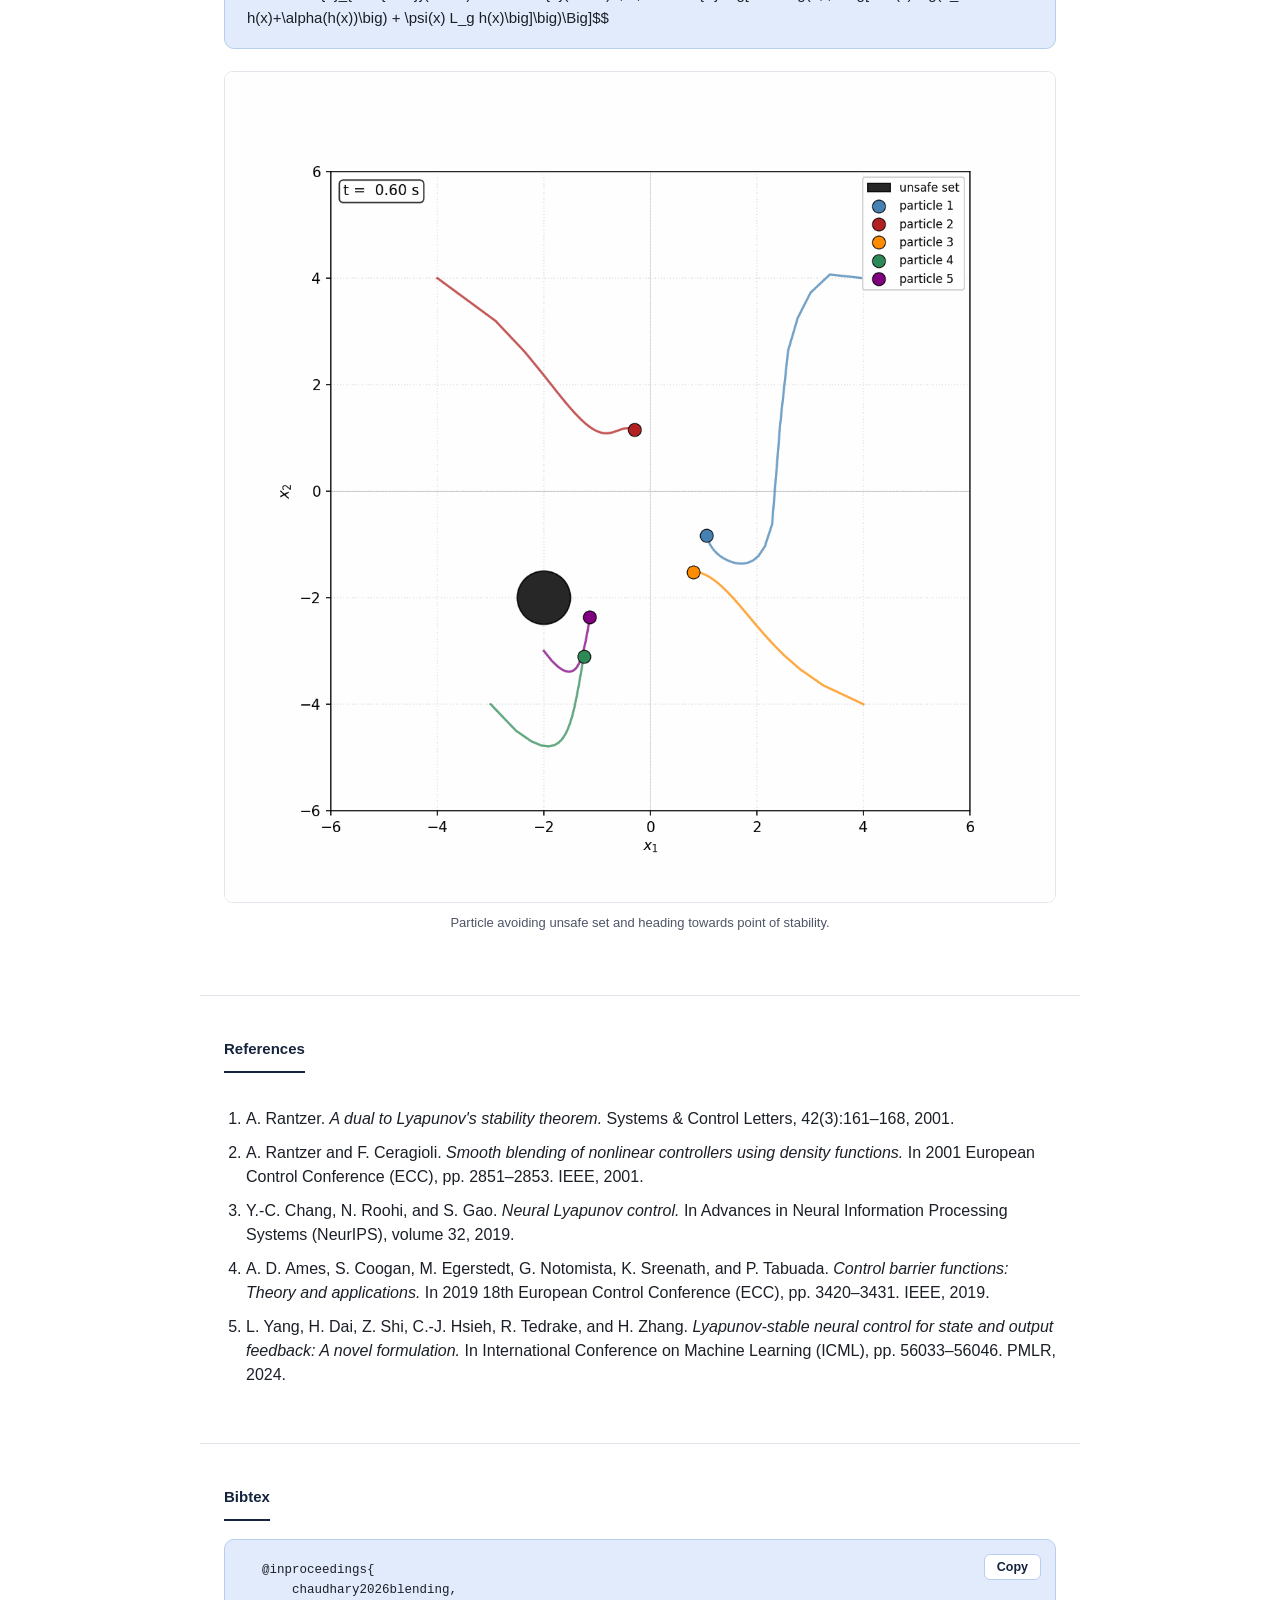
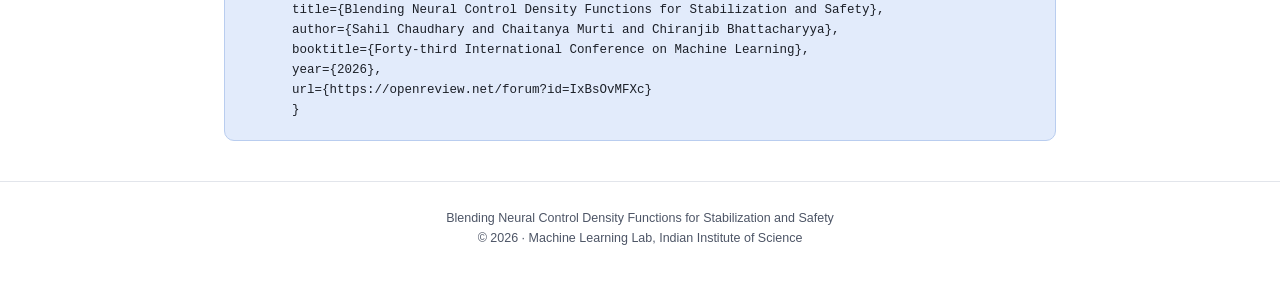
==== commit aacb307e: "fixed a typo" ====
--- a/NCDF_Project/index.html
+++ b/NCDF_Project/index.html
@@ -110,7 +110,7 @@
   <ul>
     <li>Density functions can <strong>certify stability of systems</strong> with multiple equilibria as a consequence of almost everywhere stability.</li>
     <li>Density functions allow for <strong>blending multiple controllers</strong> while <strong>still</strong> guaranteeing stability of the combined controller.</li>
-    <li>The divergence criterion is <strong>convex in the pair $(\rho, u \rho)$</strong> which enabling the search of pair verifying the inequality.</li>
+    <li>The divergence criterion is <strong>convex in the pair $(\rho, u \rho)$</strong> enabling the search of pair verifying the inequality.</li>
   </ul>
 </section>
 
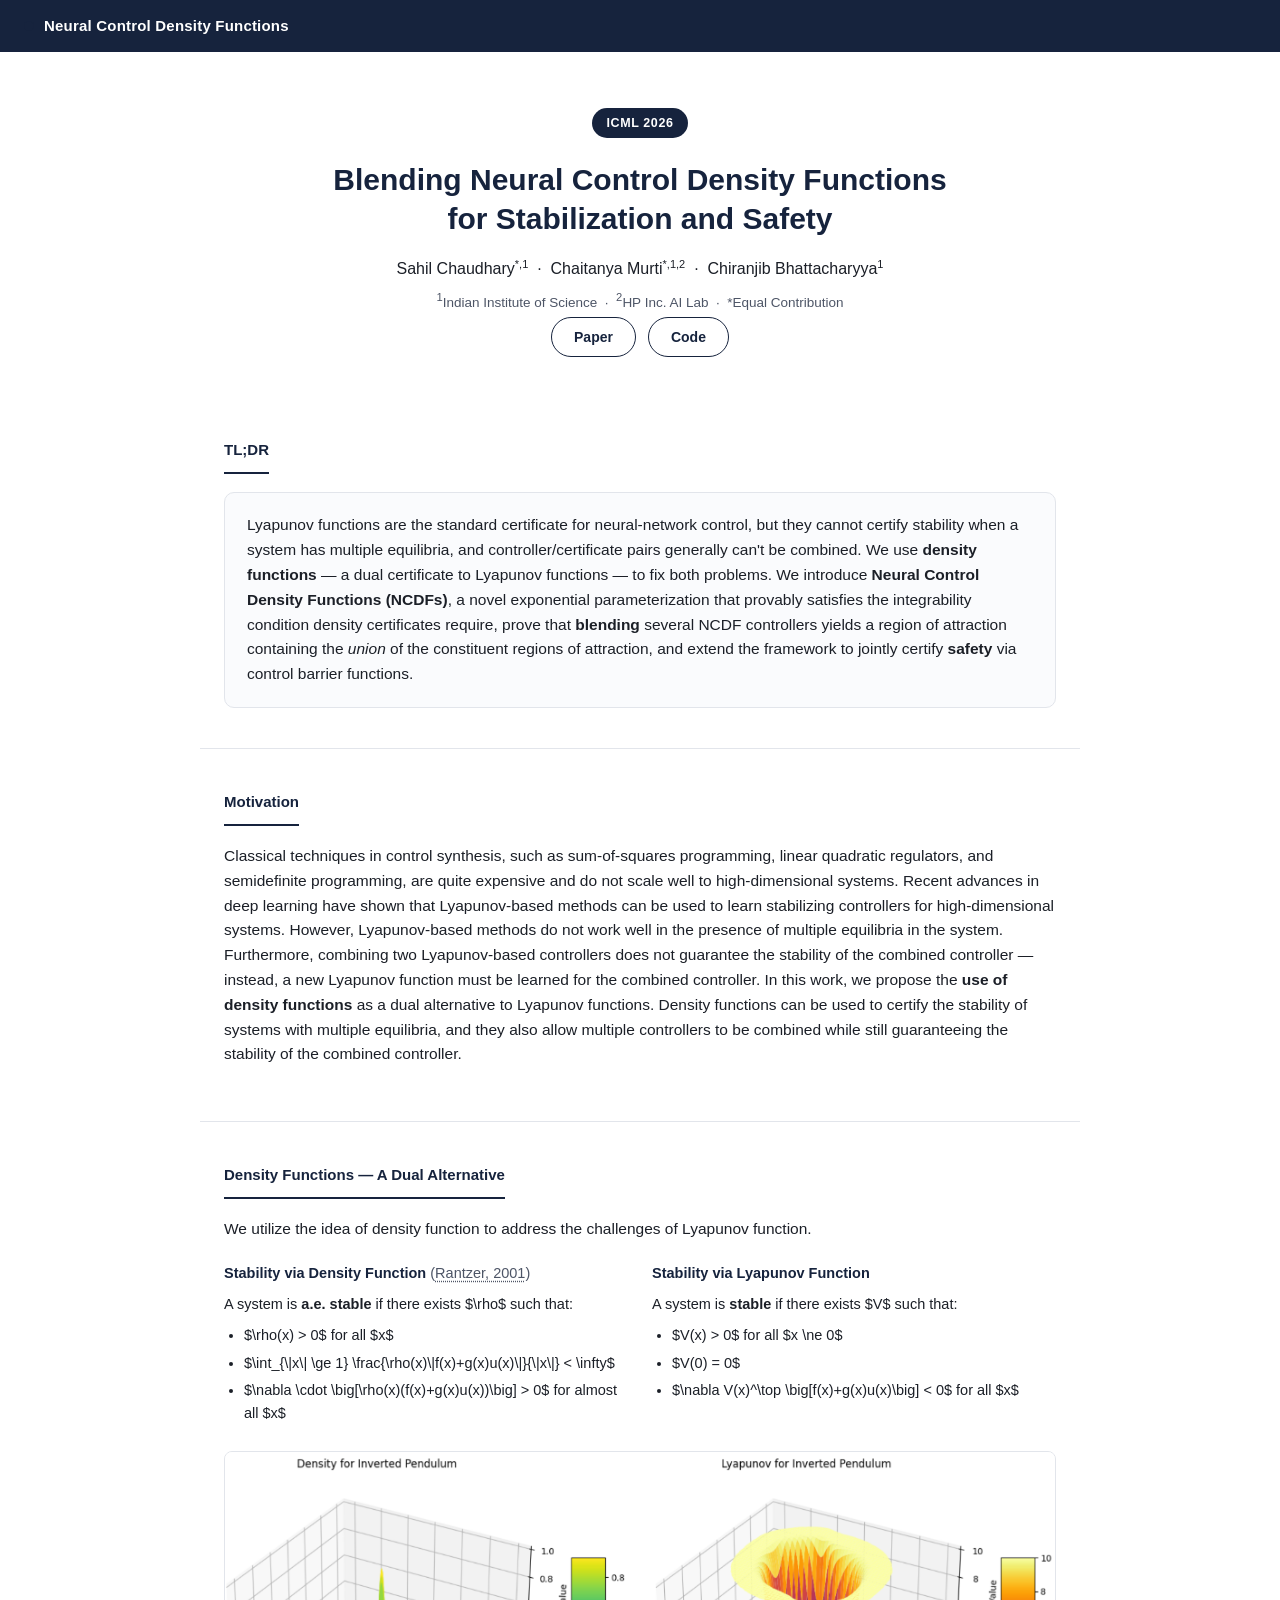
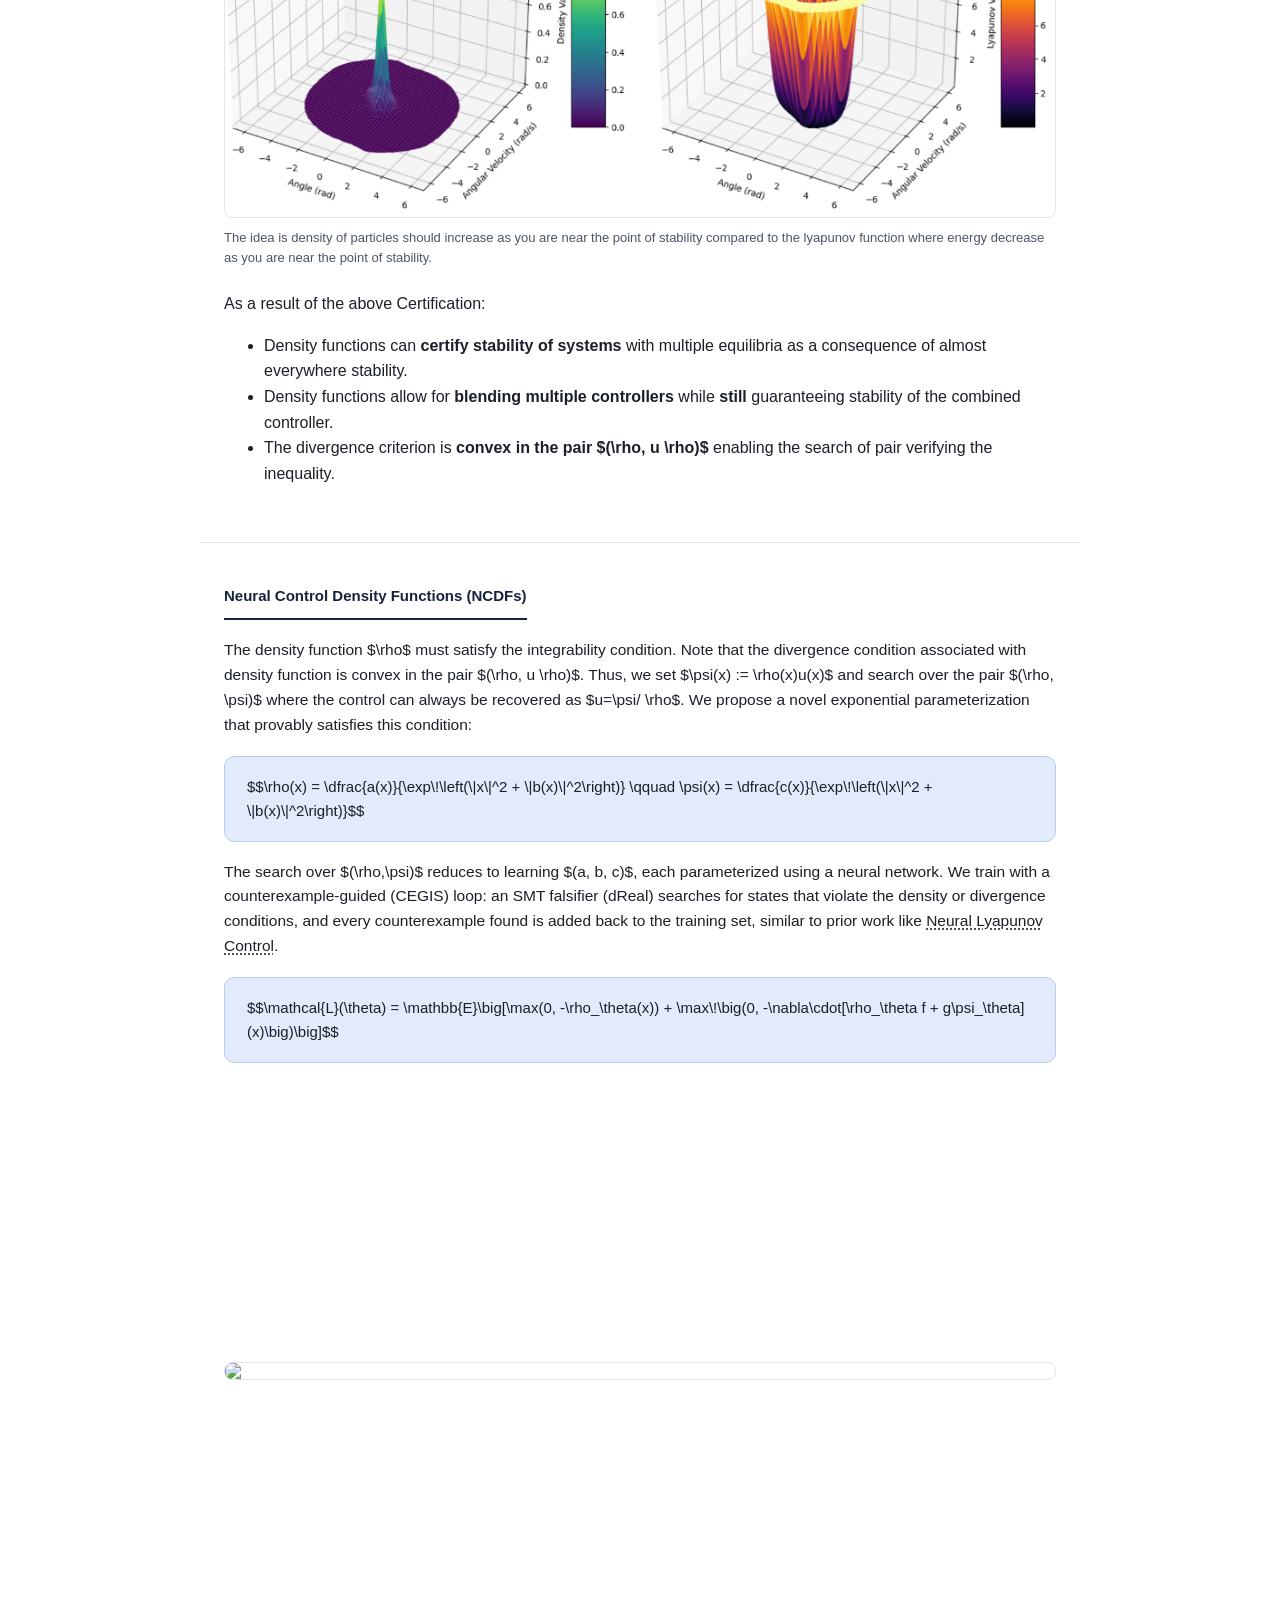
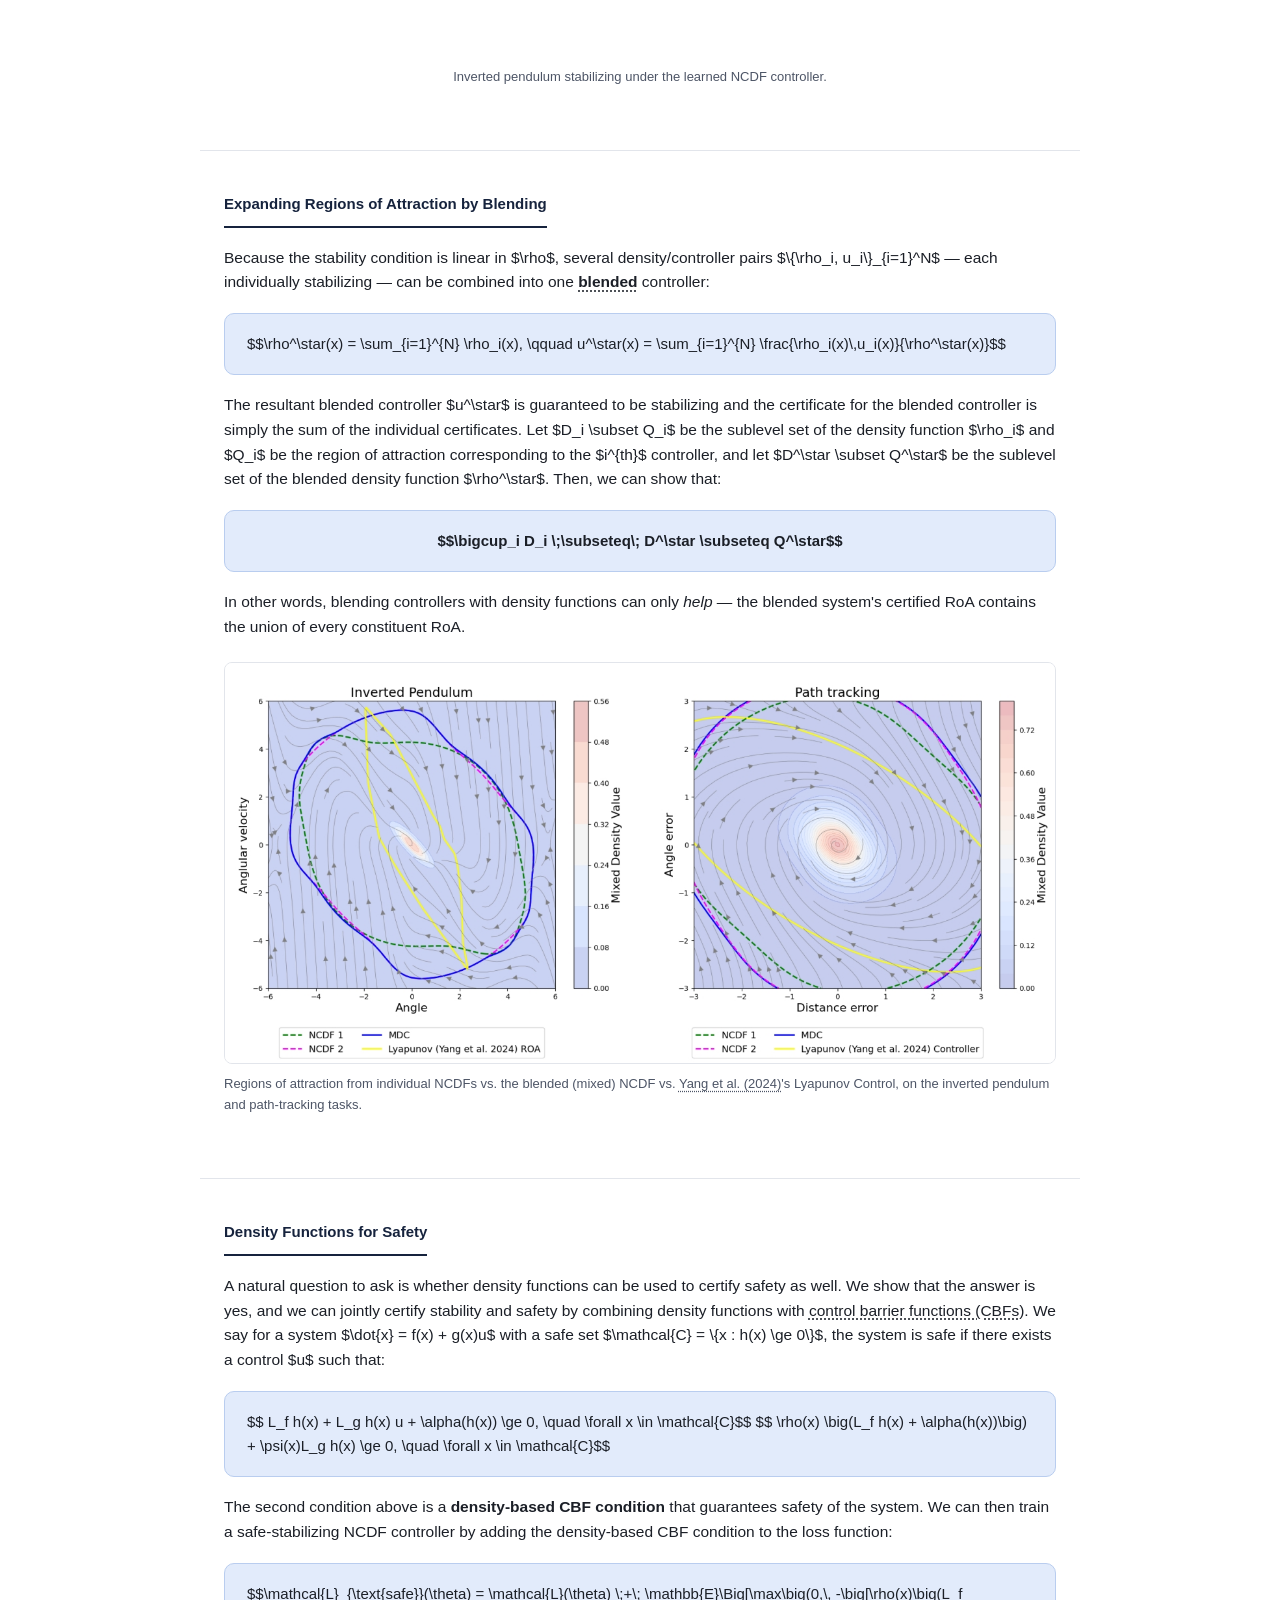
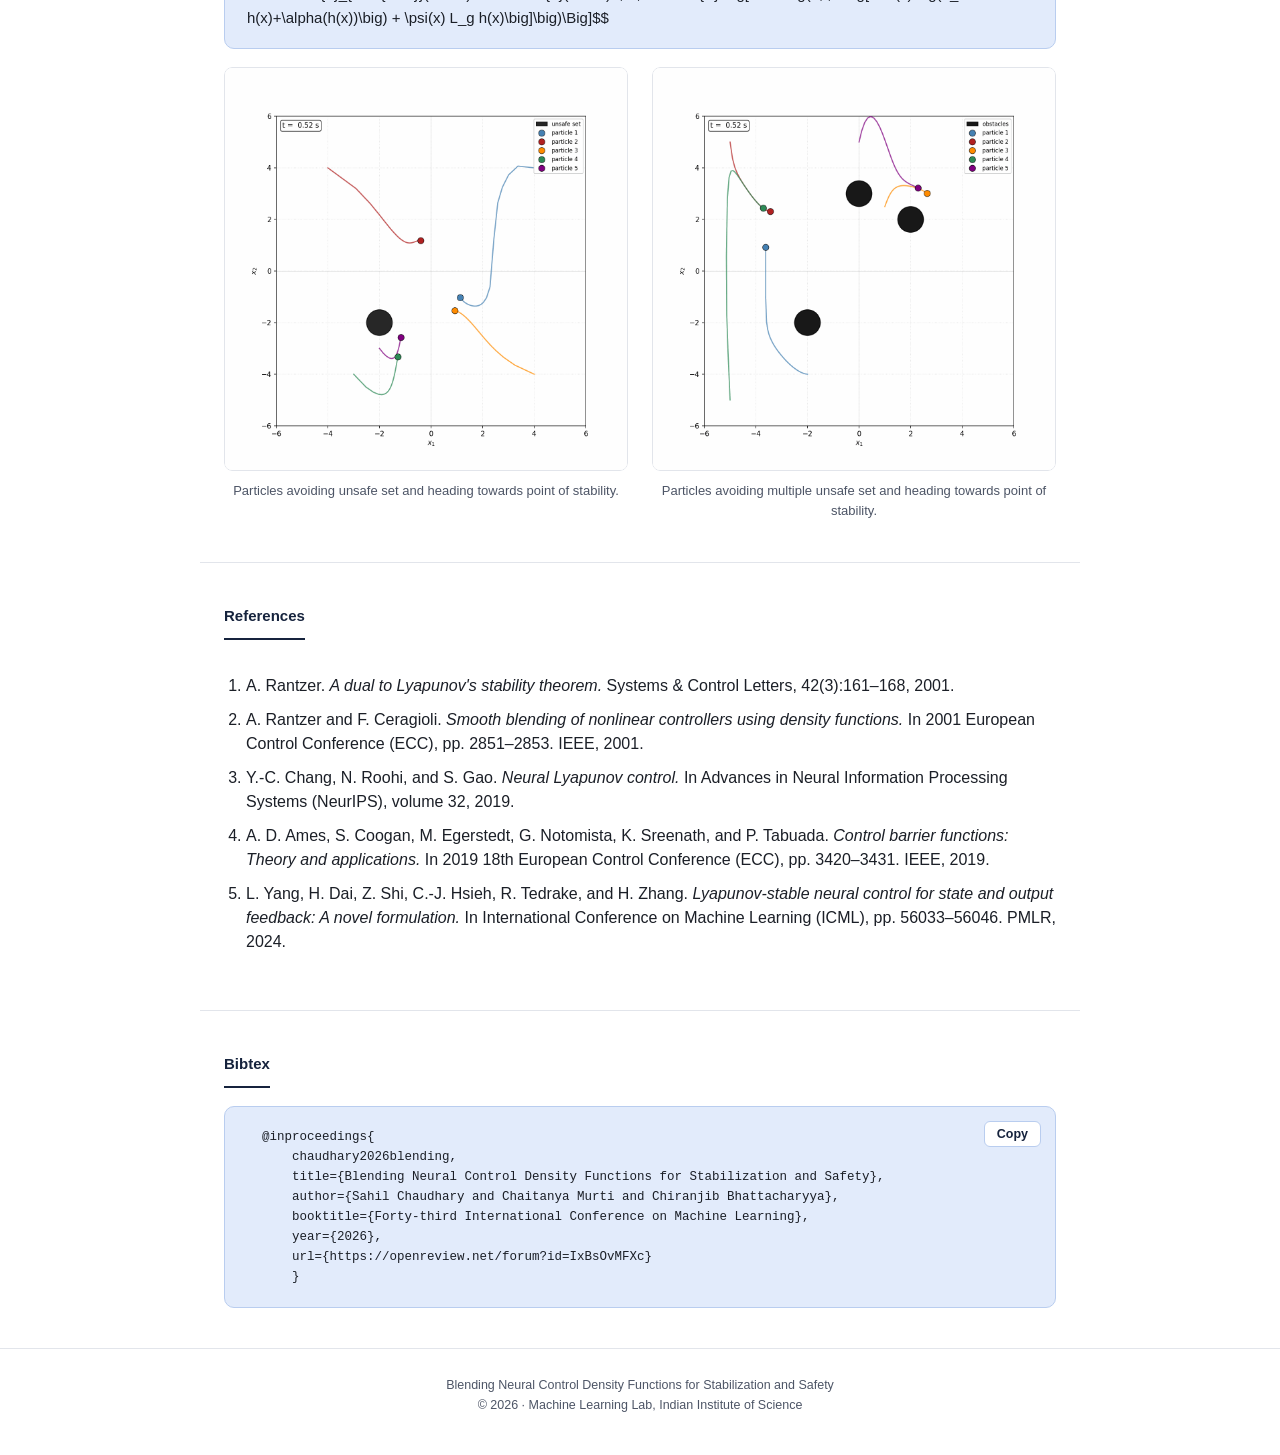
==== commit 5ceb4a40: "added_safe" ====
--- a/NCDF_Project/index.html
+++ b/NCDF_Project/index.html
@@ -196,14 +196,24 @@
   </figure> -->
 
 
-  <figure>
-    <div style="aspect-ratio:1/1; background:#ffffff; border-radius:8px; display:flex; align-items:center; justify-content:center; overflow:hidden;">
-      <img src="assets/safety_particle_trajectory.gif">
-    </div>
-    <figcaption style="text-align: center;">
-      Particle avoiding unsafe set and heading towards point of stability.
-    </figcaption>
-  </figure> 
+  <div style="display:flex; gap:24px; flex-wrap:wrap; justify-content:center;">
+    <figure style="flex:1 1 320px; max-width:420px; margin:0;">
+      <div style="aspect-ratio:1/1; background:#ffffff; border-radius:8px; display:flex; align-items:center; justify-content:center; overflow:hidden;">
+        <img src="assets/safety_particle_trajectory.gif" style="width:100%; height:100%; object-fit:contain;">
+      </div>
+      <figcaption style="text-align: center;">
+        Particles avoiding unsafe set and heading towards point of stability.
+      </figcaption>
+    </figure>
+    <figure style="flex:1 1 320px; max-width:420px; margin:0;">
+      <div style="aspect-ratio:1/1; background:#ffffff; border-radius:8px; display:flex; align-items:center; justify-content:center; overflow:hidden;">
+        <img src="assets/duffing_safety_particles.gif" style="width:100%; height:100%; object-fit:contain;">
+      </div>
+      <figcaption style="text-align: center;">
+        Particles avoiding multiple unsafe set and heading towards point of stability.
+      </figcaption>
+    </figure>
+  </div>
 </section>
   <!--
     TODO: swap the .video-slot div above for something like:
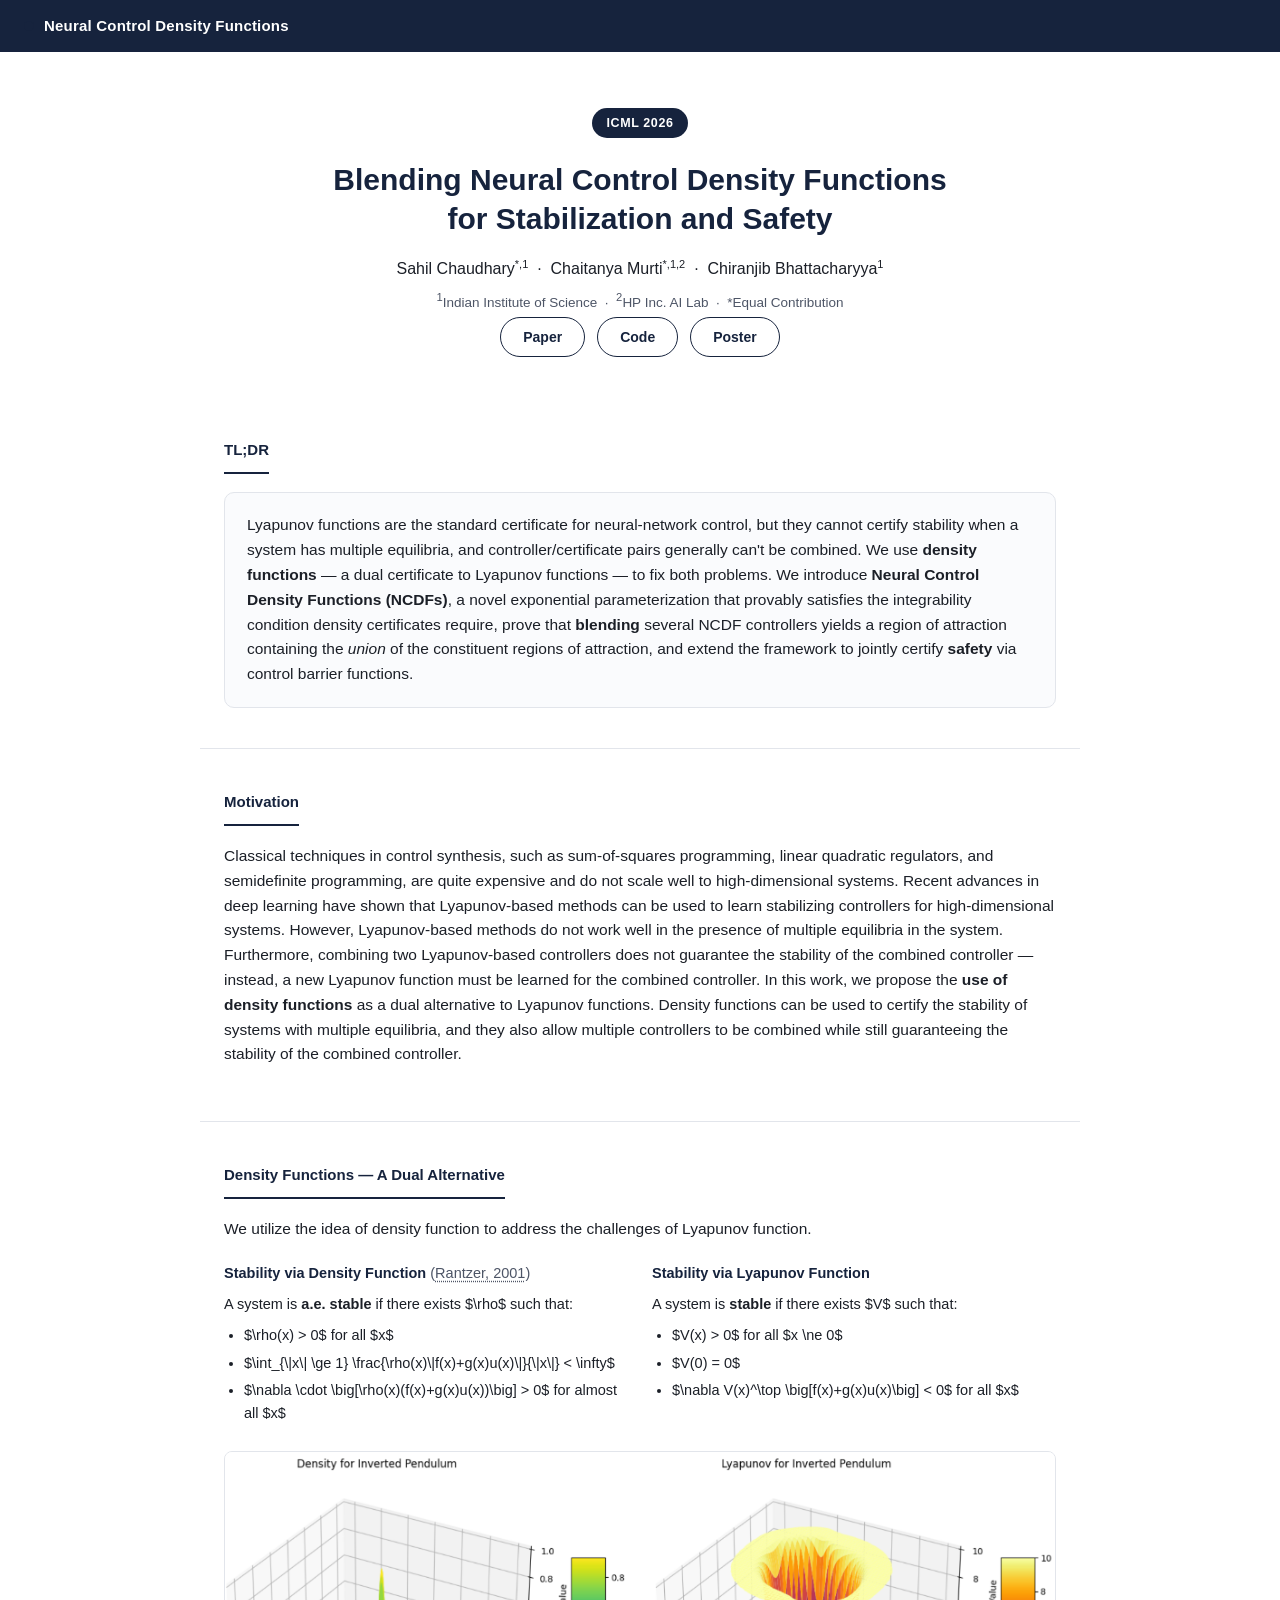
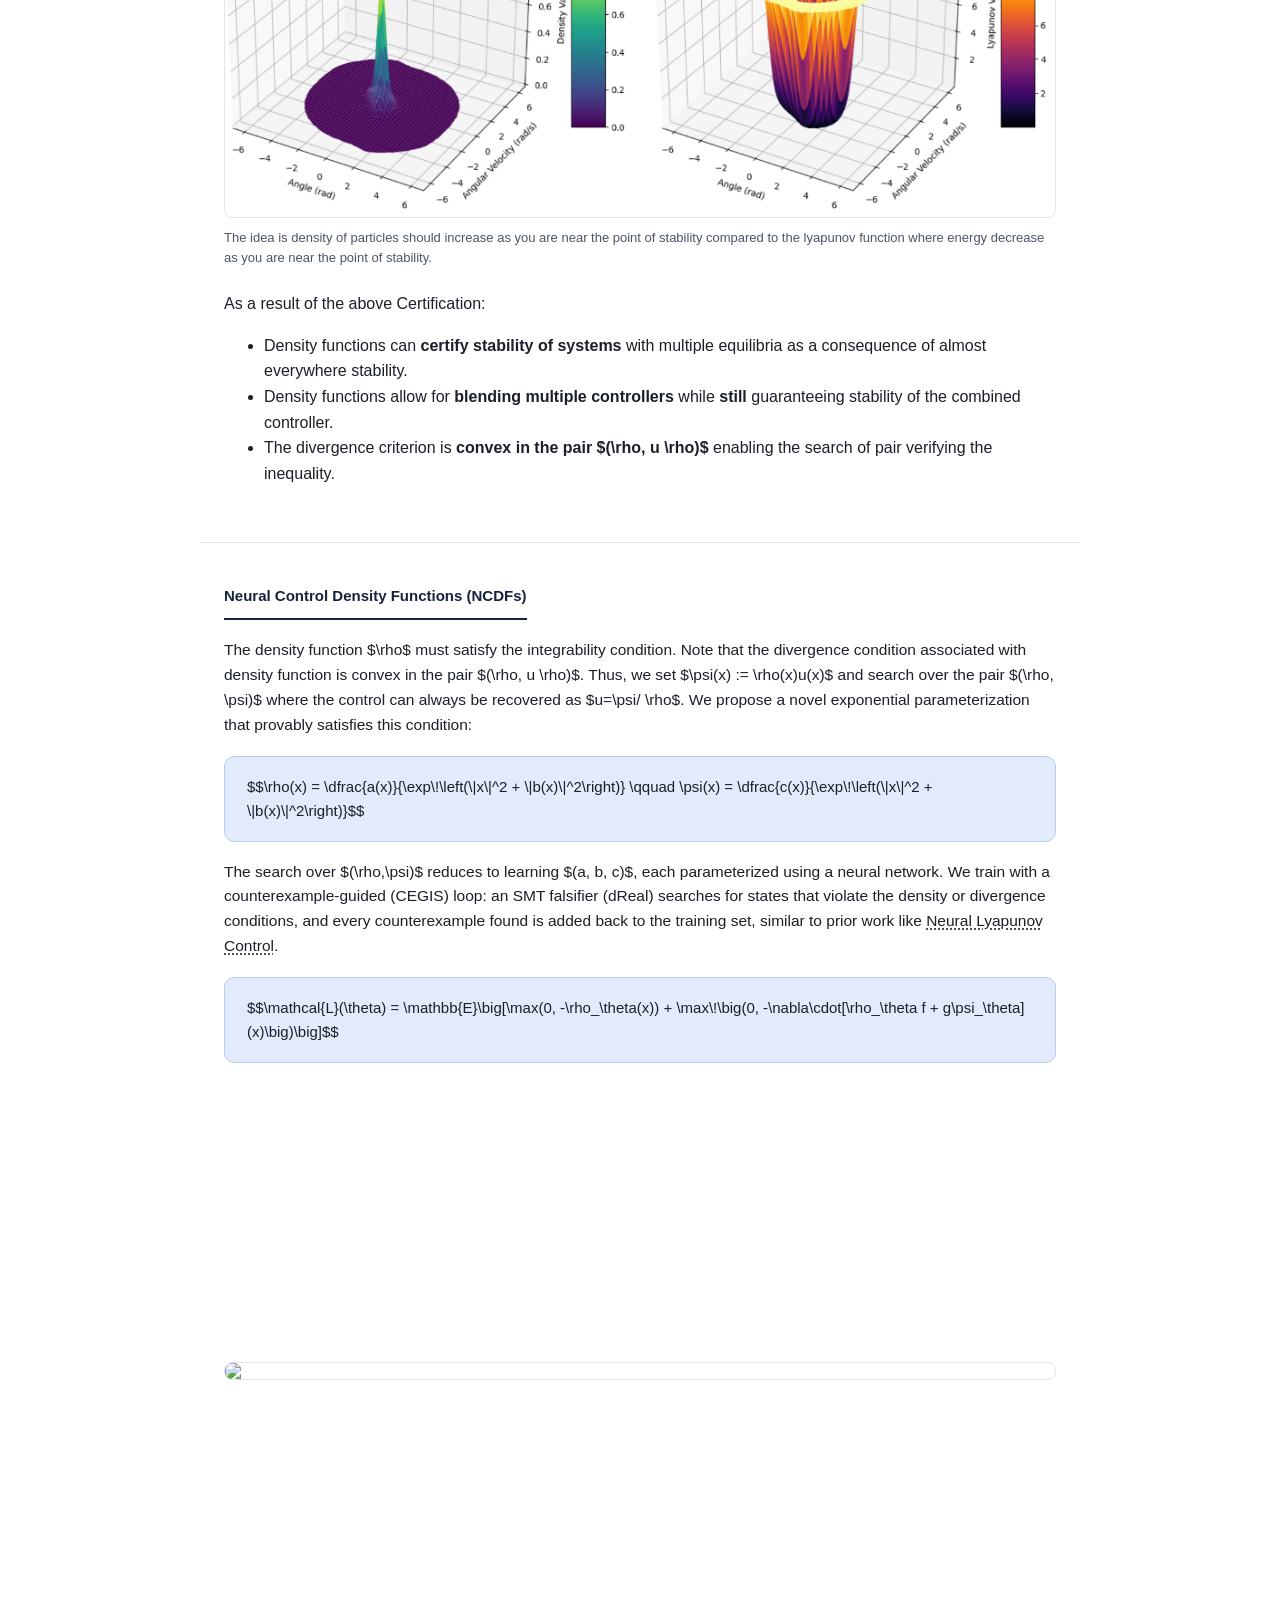
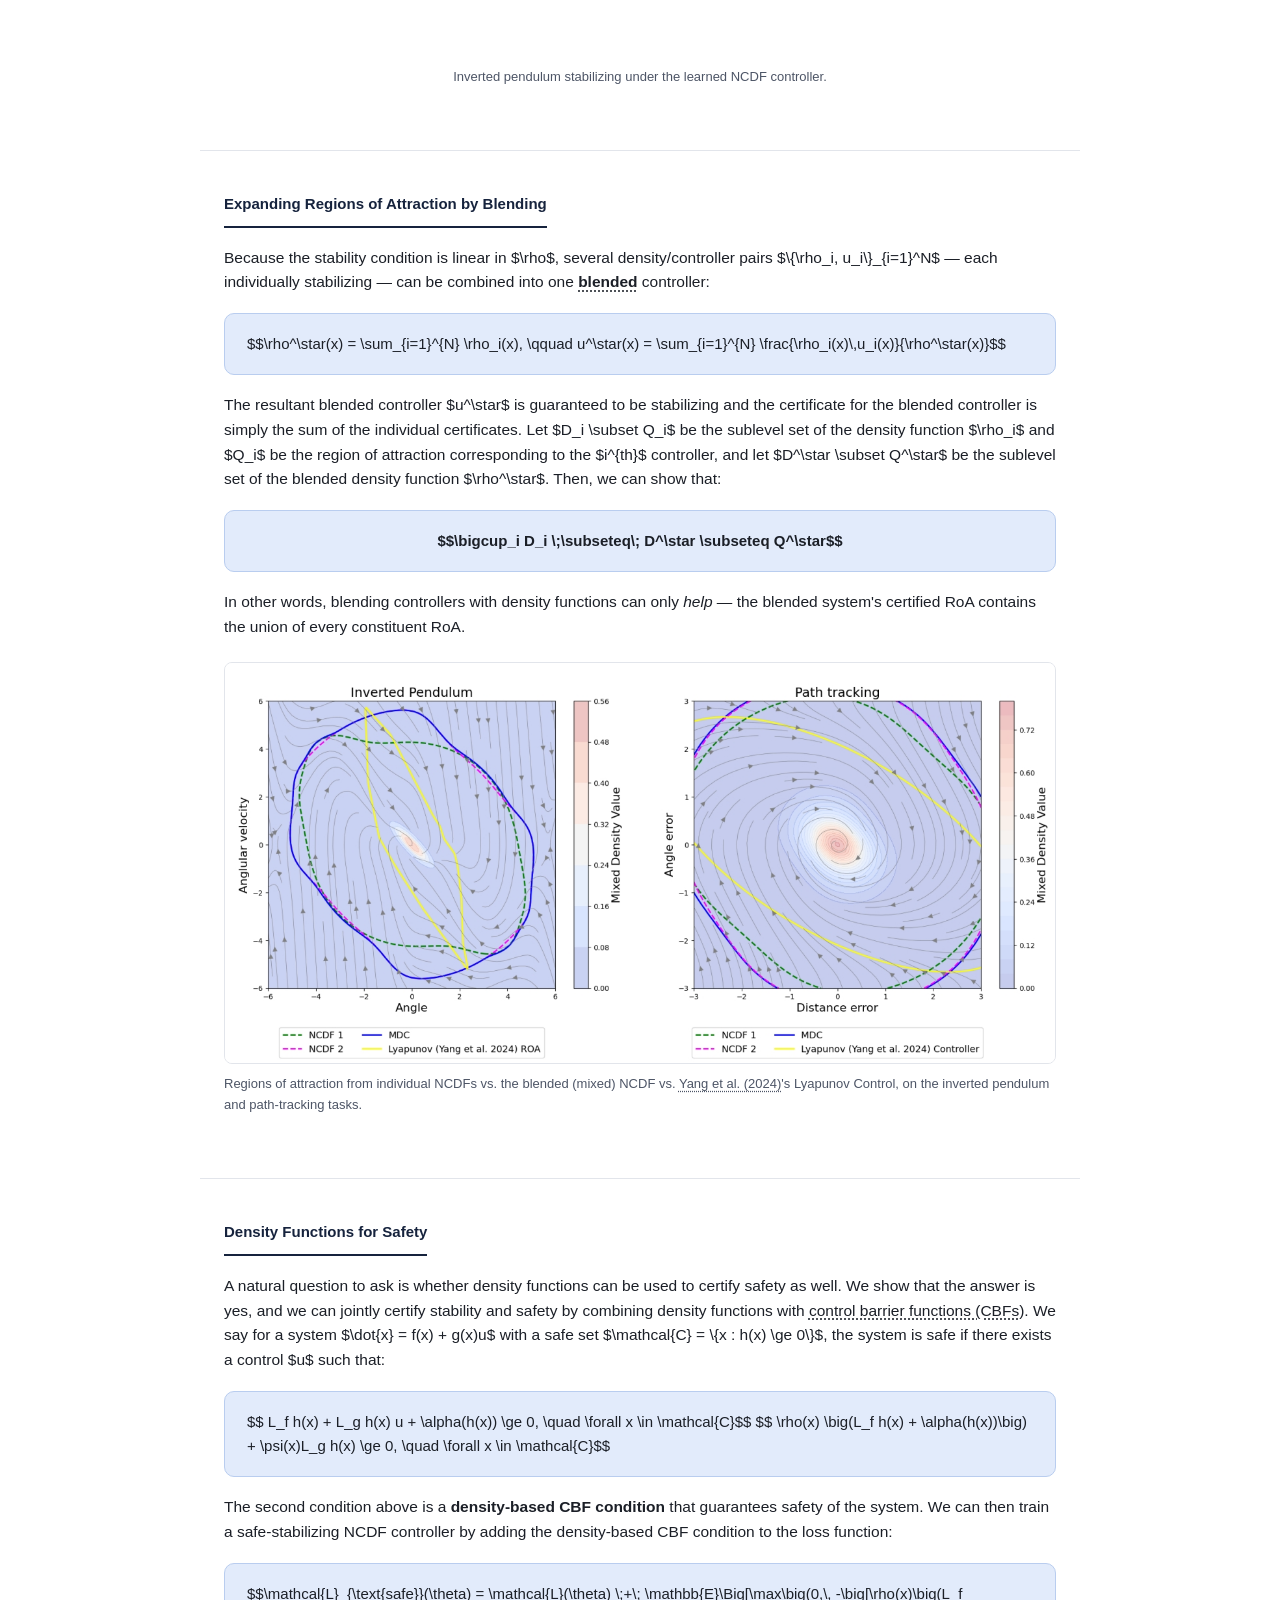
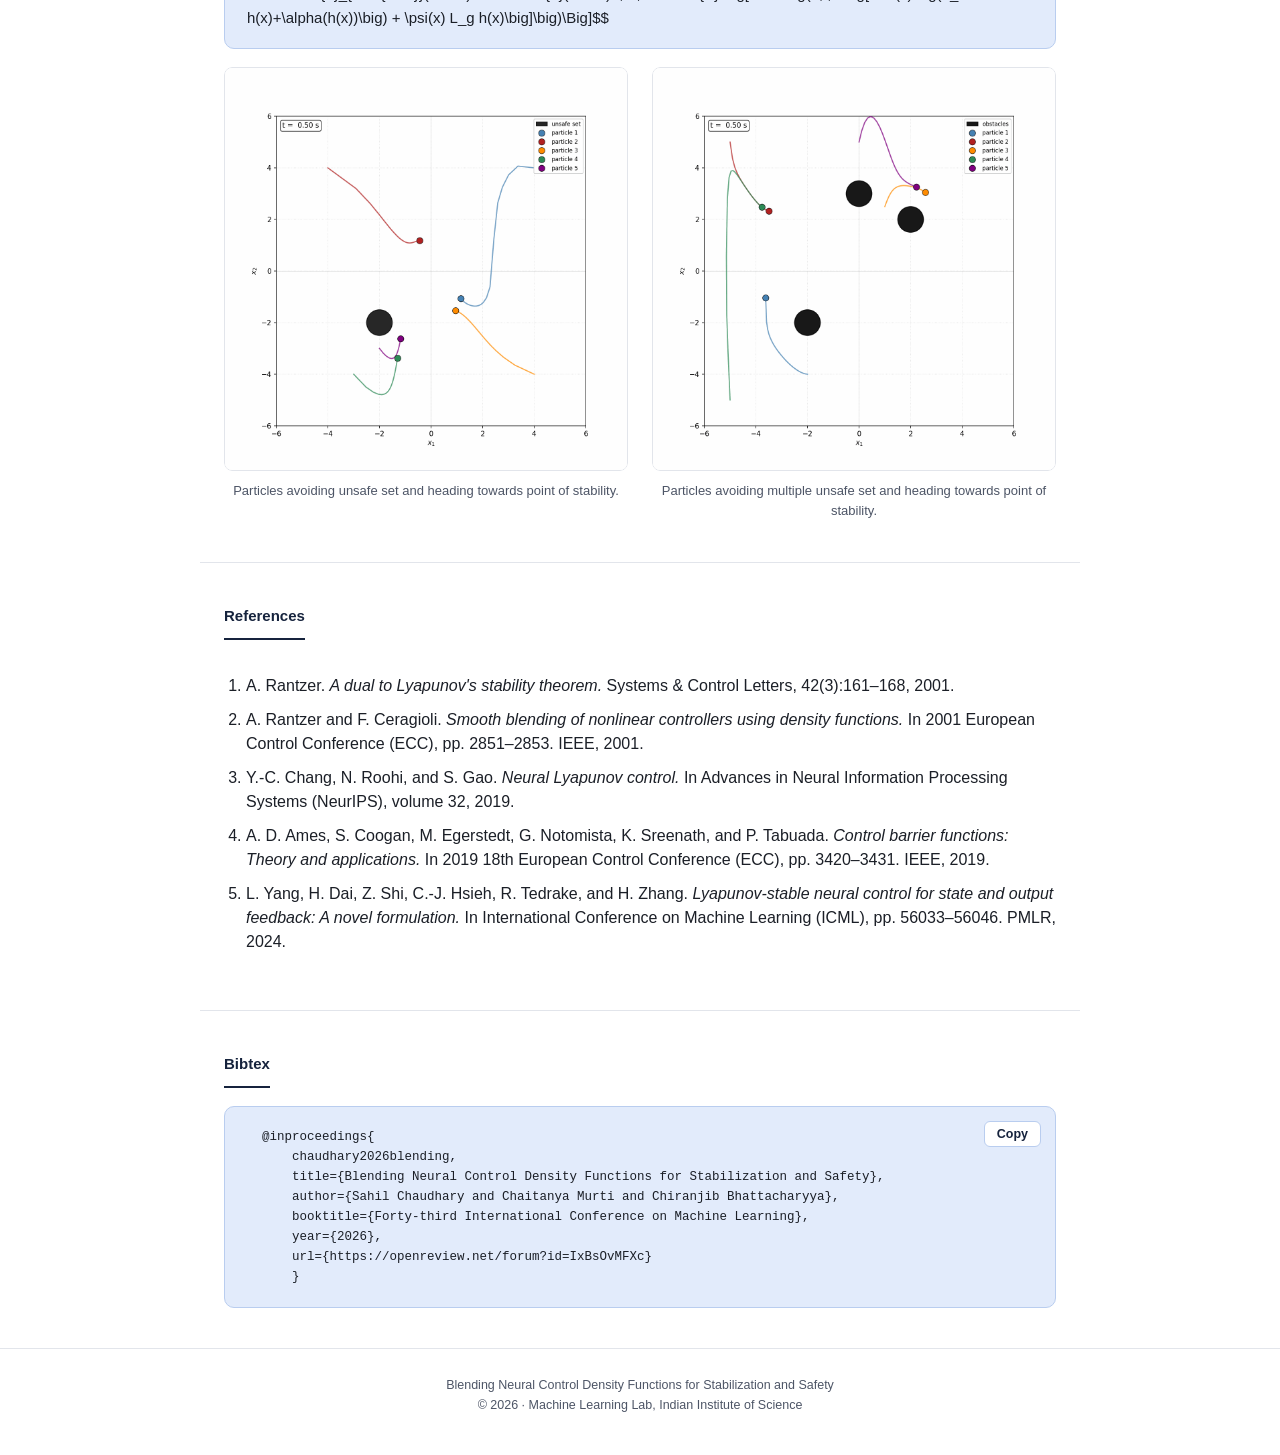
==== commit 211c8eae: "added a poster" ====
--- a/NCDF_Project/index.html
+++ b/NCDF_Project/index.html
@@ -47,6 +47,8 @@
     <a class="pill-btn" href="https://openreview.net/pdf?id=IxBsOvMFXc">Paper</a>
     <!-- TODO: replace with actual GitHub link -->
     <a class="pill-btn" href="https://github.com/sahil-chaudhary/sahil-chaudhary.github.io">Code</a>
+
+    <a class="pill-btn" href="assets/poster.pdf" target="_blank" rel="noopener">Poster</a>
   </div>
 </header>
 
